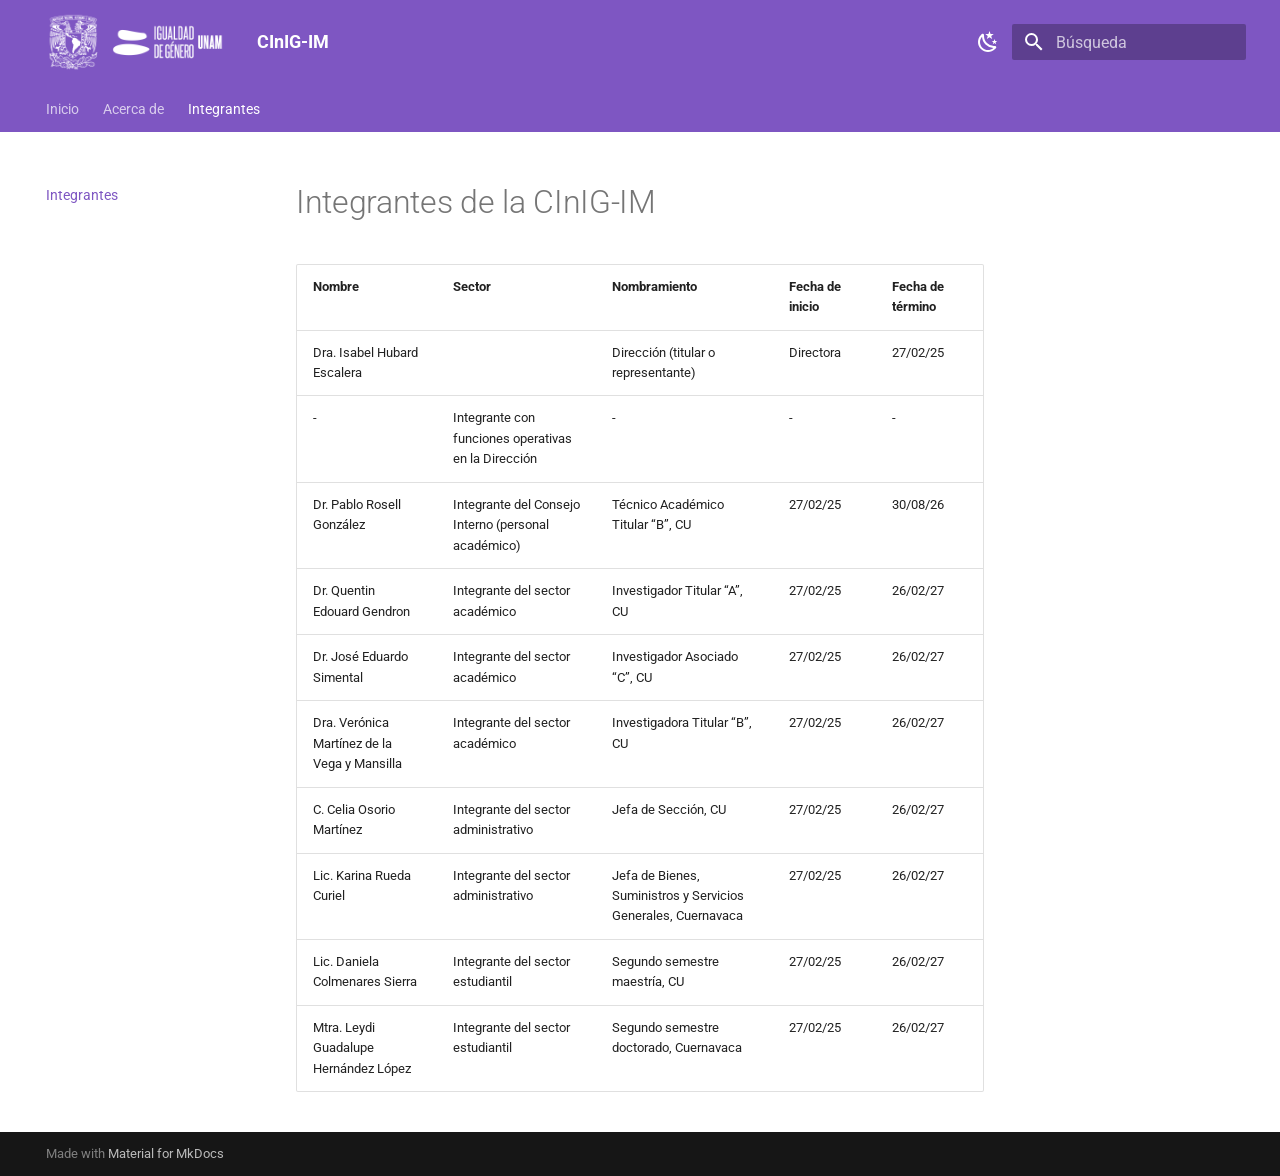
==== integrantes/index.html @ 72969dbc "Deployed 121dbce with MkDocs version: 1.6.1" ====
<!doctype html>
<html lang="es" class="no-js">
  <head>
    
      <meta charset="utf-8">
      <meta name="viewport" content="width=device-width,initial-scale=1">
      
      
      
      
        <link rel="prev" href="..">
      
      
      
      <link rel="icon" href="../assets/favicon.svg">
      <meta name="generator" content="mkdocs-1.6.1, mkdocs-material-9.6.23">
    
    
      
        <title>Integrantes - CInIG-IM</title>
      
    
    
      <link rel="stylesheet" href="../assets/stylesheets/main.84d31ad4.min.css">
      
        
        <link rel="stylesheet" href="../assets/stylesheets/palette.06af60db.min.css">
      
      


    
    
      
    
    
      
        
        
        <link rel="preconnect" href="https://fonts.gstatic.com" crossorigin>
        <link rel="stylesheet" href="https://fonts.googleapis.com/css?family=Roboto:300,300i,400,400i,700,700i%7CRoboto+Mono:400,400i,700,700i&display=fallback">
        <style>:root{--md-text-font:"Roboto";--md-code-font:"Roboto Mono"}</style>
      
    
    
      <link rel="stylesheet" href="../stylesheets/extra.css">
    
    <script>__md_scope=new URL("..",location),__md_hash=e=>[...e].reduce(((e,_)=>(e<<5)-e+_.charCodeAt(0)),0),__md_get=(e,_=localStorage,t=__md_scope)=>JSON.parse(_.getItem(t.pathname+"."+e)),__md_set=(e,_,t=localStorage,a=__md_scope)=>{try{t.setItem(a.pathname+"."+e,JSON.stringify(_))}catch(e){}}</script>
    
      

    
    
    
  </head>
  
  
    
    
      
    
    
    
    
    <body dir="ltr" data-md-color-scheme="default" data-md-color-primary="deep-purple" data-md-color-accent="purple">
  
    
    <input class="md-toggle" data-md-toggle="drawer" type="checkbox" id="__drawer" autocomplete="off">
    <input class="md-toggle" data-md-toggle="search" type="checkbox" id="__search" autocomplete="off">
    <label class="md-overlay" for="__drawer"></label>
    <div data-md-component="skip">
      
        
        <a href="#integrantes-de-la-cinig-im" class="md-skip">
          Saltar a contenido
        </a>
      
    </div>
    <div data-md-component="announce">
      
    </div>
    
    
      

<header class="md-header" data-md-component="header">
  <nav class="md-header__inner md-grid" aria-label="Cabecera">
    <a href=".." title="CInIG-IM" class="md-header__button md-logo" aria-label="CInIG-IM" data-md-component="logo">
      
  <img src="../assets/Logos-Blanco-800x268.png" alt="logo">

    </a>
    <label class="md-header__button md-icon" for="__drawer">
      
      <svg xmlns="http://www.w3.org/2000/svg" viewBox="0 0 24 24"><path d="M3 6h18v2H3zm0 5h18v2H3zm0 5h18v2H3z"/></svg>
    </label>
    <div class="md-header__title" data-md-component="header-title">
      <div class="md-header__ellipsis">
        <div class="md-header__topic">
          <span class="md-ellipsis">
            CInIG-IM
          </span>
        </div>
        <div class="md-header__topic" data-md-component="header-topic">
          <span class="md-ellipsis">
            
              Integrantes
            
          </span>
        </div>
      </div>
    </div>
    
      
        <form class="md-header__option" data-md-component="palette">
  
    
    
    
    <input class="md-option" data-md-color-media="" data-md-color-scheme="default" data-md-color-primary="deep-purple" data-md-color-accent="purple"  aria-label="Switch to dark mode"  type="radio" name="__palette" id="__palette_0">
    
      <label class="md-header__button md-icon" title="Switch to dark mode" for="__palette_1" hidden>
        <svg xmlns="http://www.w3.org/2000/svg" viewBox="0 0 24 24"><path d="m17.75 4.09-2.53 1.94.91 3.06-2.63-1.81-2.63 1.81.91-3.06-2.53-1.94L12.44 4l1.06-3 1.06 3zm3.5 6.91-1.64 1.25.59 1.98-1.7-1.17-1.7 1.17.59-1.98L15.75 11l2.06-.05L18.5 9l.69 1.95zm-2.28 4.95c.83-.08 1.72 1.1 1.19 1.85-.32.45-.66.87-1.08 1.27C15.17 23 8.84 23 4.94 19.07c-3.91-3.9-3.91-10.24 0-14.14.4-.4.82-.76 1.27-1.08.75-.53 1.93.36 1.85 1.19-.27 2.86.69 5.83 2.89 8.02a9.96 9.96 0 0 0 8.02 2.89m-1.64 2.02a12.08 12.08 0 0 1-7.8-3.47c-2.17-2.19-3.33-5-3.49-7.82-2.81 3.14-2.7 7.96.31 10.98 3.02 3.01 7.84 3.12 10.98.31"/></svg>
      </label>
    
  
    
    
    
    <input class="md-option" data-md-color-media="" data-md-color-scheme="slate" data-md-color-primary="deep-purple" data-md-color-accent="purple"  aria-label="Switch to light mode"  type="radio" name="__palette" id="__palette_1">
    
      <label class="md-header__button md-icon" title="Switch to light mode" for="__palette_0" hidden>
        <svg xmlns="http://www.w3.org/2000/svg" viewBox="0 0 24 24"><path d="M12 7a5 5 0 0 1 5 5 5 5 0 0 1-5 5 5 5 0 0 1-5-5 5 5 0 0 1 5-5m0 2a3 3 0 0 0-3 3 3 3 0 0 0 3 3 3 3 0 0 0 3-3 3 3 0 0 0-3-3m0-7 2.39 3.42C13.65 5.15 12.84 5 12 5s-1.65.15-2.39.42zM3.34 7l4.16-.35A7.2 7.2 0 0 0 5.94 8.5c-.44.74-.69 1.5-.83 2.29zm.02 10 1.76-3.77a7.131 7.131 0 0 0 2.38 4.14zM20.65 7l-1.77 3.79a7.02 7.02 0 0 0-2.38-4.15zm-.01 10-4.14.36c.59-.51 1.12-1.14 1.54-1.86.42-.73.69-1.5.83-2.29zM12 22l-2.41-3.44c.74.27 1.55.44 2.41.44.82 0 1.63-.17 2.37-.44z"/></svg>
      </label>
    
  
</form>
      
    
    
      <script>var palette=__md_get("__palette");if(palette&&palette.color){if("(prefers-color-scheme)"===palette.color.media){var media=matchMedia("(prefers-color-scheme: light)"),input=document.querySelector(media.matches?"[data-md-color-media='(prefers-color-scheme: light)']":"[data-md-color-media='(prefers-color-scheme: dark)']");palette.color.media=input.getAttribute("data-md-color-media"),palette.color.scheme=input.getAttribute("data-md-color-scheme"),palette.color.primary=input.getAttribute("data-md-color-primary"),palette.color.accent=input.getAttribute("data-md-color-accent")}for(var[key,value]of Object.entries(palette.color))document.body.setAttribute("data-md-color-"+key,value)}</script>
    
    
    
      
      
        <label class="md-header__button md-icon" for="__search">
          
          <svg xmlns="http://www.w3.org/2000/svg" viewBox="0 0 24 24"><path d="M9.5 3A6.5 6.5 0 0 1 16 9.5c0 1.61-.59 3.09-1.56 4.23l.27.27h.79l5 5-1.5 1.5-5-5v-.79l-.27-.27A6.52 6.52 0 0 1 9.5 16 6.5 6.5 0 0 1 3 9.5 6.5 6.5 0 0 1 9.5 3m0 2C7 5 5 7 5 9.5S7 14 9.5 14 14 12 14 9.5 12 5 9.5 5"/></svg>
        </label>
        <div class="md-search" data-md-component="search" role="dialog">
  <label class="md-search__overlay" for="__search"></label>
  <div class="md-search__inner" role="search">
    <form class="md-search__form" name="search">
      <input type="text" class="md-search__input" name="query" aria-label="Búsqueda" placeholder="Búsqueda" autocapitalize="off" autocorrect="off" autocomplete="off" spellcheck="false" data-md-component="search-query" required>
      <label class="md-search__icon md-icon" for="__search">
        
        <svg xmlns="http://www.w3.org/2000/svg" viewBox="0 0 24 24"><path d="M9.5 3A6.5 6.5 0 0 1 16 9.5c0 1.61-.59 3.09-1.56 4.23l.27.27h.79l5 5-1.5 1.5-5-5v-.79l-.27-.27A6.52 6.52 0 0 1 9.5 16 6.5 6.5 0 0 1 3 9.5 6.5 6.5 0 0 1 9.5 3m0 2C7 5 5 7 5 9.5S7 14 9.5 14 14 12 14 9.5 12 5 9.5 5"/></svg>
        
        <svg xmlns="http://www.w3.org/2000/svg" viewBox="0 0 24 24"><path d="M20 11v2H8l5.5 5.5-1.42 1.42L4.16 12l7.92-7.92L13.5 5.5 8 11z"/></svg>
      </label>
      <nav class="md-search__options" aria-label="Buscar">
        
        <button type="reset" class="md-search__icon md-icon" title="Limpiar" aria-label="Limpiar" tabindex="-1">
          
          <svg xmlns="http://www.w3.org/2000/svg" viewBox="0 0 24 24"><path d="M19 6.41 17.59 5 12 10.59 6.41 5 5 6.41 10.59 12 5 17.59 6.41 19 12 13.41 17.59 19 19 17.59 13.41 12z"/></svg>
        </button>
      </nav>
      
        <div class="md-search__suggest" data-md-component="search-suggest"></div>
      
    </form>
    <div class="md-search__output">
      <div class="md-search__scrollwrap" tabindex="0" data-md-scrollfix>
        <div class="md-search-result" data-md-component="search-result">
          <div class="md-search-result__meta">
            Inicializando búsqueda
          </div>
          <ol class="md-search-result__list" role="presentation"></ol>
        </div>
      </div>
    </div>
  </div>
</div>
      
    
    
  </nav>
  
</header>
    
    <div class="md-container" data-md-component="container">
      
      
        
          
            
<nav class="md-tabs" aria-label="Pestañas" data-md-component="tabs">
  <div class="md-grid">
    <ul class="md-tabs__list">
      
        
  
  
  
  
    <li class="md-tabs__item">
      <a href=".." class="md-tabs__link">
        
  
  
    
  
  Inicio

      </a>
    </li>
  

      
        
  
  
  
  
    <li class="md-tabs__item">
      <a href="../acerca_de.md" class="md-tabs__link">
        
  
  
    
  
  Acerca de

      </a>
    </li>
  

      
        
  
  
  
    
  
  
    <li class="md-tabs__item md-tabs__item--active">
      <a href="./" class="md-tabs__link">
        
  
  
    
  
  Integrantes

      </a>
    </li>
  

      
    </ul>
  </div>
</nav>
          
        
      
      <main class="md-main" data-md-component="main">
        <div class="md-main__inner md-grid">
          
            
              
              <div class="md-sidebar md-sidebar--primary" data-md-component="sidebar" data-md-type="navigation" >
                <div class="md-sidebar__scrollwrap">
                  <div class="md-sidebar__inner">
                    


  


<nav class="md-nav md-nav--primary md-nav--lifted" aria-label="Navegación" data-md-level="0">
  <label class="md-nav__title" for="__drawer">
    <a href=".." title="CInIG-IM" class="md-nav__button md-logo" aria-label="CInIG-IM" data-md-component="logo">
      
  <img src="../assets/Logos-Blanco-800x268.png" alt="logo">

    </a>
    CInIG-IM
  </label>
  
  <ul class="md-nav__list" data-md-scrollfix>
    
      
      
  
  
  
  
    <li class="md-nav__item">
      <a href=".." class="md-nav__link">
        
  
  
  <span class="md-ellipsis">
    Inicio
    
  </span>
  

      </a>
    </li>
  

    
      
      
  
  
  
  
    <li class="md-nav__item">
      <a href="../acerca_de.md" class="md-nav__link">
        
  
  
  <span class="md-ellipsis">
    Acerca de
    
  </span>
  

      </a>
    </li>
  

    
      
      
  
  
    
  
  
  
    <li class="md-nav__item md-nav__item--active">
      
      <input class="md-nav__toggle md-toggle" type="checkbox" id="__toc">
      
      
        
      
      
      <a href="./" class="md-nav__link md-nav__link--active">
        
  
  
  <span class="md-ellipsis">
    Integrantes
    
  </span>
  

      </a>
      
    </li>
  

    
  </ul>
</nav>
                  </div>
                </div>
              </div>
            
            
              
              <div class="md-sidebar md-sidebar--secondary" data-md-component="sidebar" data-md-type="toc" >
                <div class="md-sidebar__scrollwrap">
                  <div class="md-sidebar__inner">
                    

<nav class="md-nav md-nav--secondary" aria-label="Tabla de contenidos">
  
  
  
    
  
  
</nav>
                  </div>
                </div>
              </div>
            
          
          
            <div class="md-content" data-md-component="content">
              <article class="md-content__inner md-typeset">
                
                  



<h1 id="integrantes-de-la-cinig-im">Integrantes de la CInIG-IM</h1>
<table>
<thead>
<tr>
<th style="text-align: left;">Nombre</th>
<th style="text-align: left;">Sector</th>
<th style="text-align: left;">Nombramiento</th>
<th style="text-align: left;">Fecha de inicio</th>
<th style="text-align: left;">Fecha de término</th>
</tr>
</thead>
<tbody>
<tr>
<td style="text-align: left;">Dra. Isabel Hubard Escalera</td>
<td style="text-align: left;"></td>
<td style="text-align: left;">Dirección (titular o representante)</td>
<td style="text-align: left;">Directora</td>
<td style="text-align: left;">27/02/25</td>
</tr>
<tr>
<td style="text-align: left;">-</td>
<td style="text-align: left;">Integrante con funciones operativas en la Dirección</td>
<td style="text-align: left;">-</td>
<td style="text-align: left;">-</td>
<td style="text-align: left;">-</td>
</tr>
<tr>
<td style="text-align: left;">Dr. Pablo Rosell González</td>
<td style="text-align: left;">Integrante del Consejo Interno (personal académico)</td>
<td style="text-align: left;">Técnico Académico Titular “B”, CU</td>
<td style="text-align: left;">27/02/25</td>
<td style="text-align: left;">30/08/26</td>
</tr>
<tr>
<td style="text-align: left;">Dr. Quentin Edouard Gendron</td>
<td style="text-align: left;">Integrante del sector académico</td>
<td style="text-align: left;">Investigador Titular “A”, CU</td>
<td style="text-align: left;">27/02/25</td>
<td style="text-align: left;">26/02/27</td>
</tr>
<tr>
<td style="text-align: left;">Dr. José Eduardo Simental</td>
<td style="text-align: left;">Integrante del sector académico</td>
<td style="text-align: left;">Investigador Asociado “C”, CU</td>
<td style="text-align: left;">27/02/25</td>
<td style="text-align: left;">26/02/27</td>
</tr>
<tr>
<td style="text-align: left;">Dra. Verónica Martínez de la Vega y Mansilla</td>
<td style="text-align: left;">Integrante del sector académico</td>
<td style="text-align: left;">Investigadora Titular “B”, CU</td>
<td style="text-align: left;">27/02/25</td>
<td style="text-align: left;">26/02/27</td>
</tr>
<tr>
<td style="text-align: left;">C. Celia Osorio Martínez</td>
<td style="text-align: left;">Integrante del sector administrativo</td>
<td style="text-align: left;">Jefa de Sección, CU</td>
<td style="text-align: left;">27/02/25</td>
<td style="text-align: left;">26/02/27</td>
</tr>
<tr>
<td style="text-align: left;">Lic. Karina Rueda Curiel</td>
<td style="text-align: left;">Integrante del sector administrativo</td>
<td style="text-align: left;">Jefa de Bienes, Suministros y Servicios Generales, Cuernavaca</td>
<td style="text-align: left;">27/02/25</td>
<td style="text-align: left;">26/02/27</td>
</tr>
<tr>
<td style="text-align: left;">Lic. Daniela Colmenares Sierra</td>
<td style="text-align: left;">Integrante del sector estudiantil</td>
<td style="text-align: left;">Segundo semestre maestría, CU</td>
<td style="text-align: left;">27/02/25</td>
<td style="text-align: left;">26/02/27</td>
</tr>
<tr>
<td style="text-align: left;">Mtra. Leydi Guadalupe Hernández López</td>
<td style="text-align: left;">Integrante del sector estudiantil</td>
<td style="text-align: left;">Segundo semestre doctorado, Cuernavaca</td>
<td style="text-align: left;">27/02/25</td>
<td style="text-align: left;">26/02/27</td>
</tr>
</tbody>
</table>












                
              </article>
            </div>
          
          
<script>var target=document.getElementById(location.hash.slice(1));target&&target.name&&(target.checked=target.name.startsWith("__tabbed_"))</script>
        </div>
        
          <button type="button" class="md-top md-icon" data-md-component="top" hidden>
  
  <svg xmlns="http://www.w3.org/2000/svg" viewBox="0 0 24 24"><path d="M13 20h-2V8l-5.5 5.5-1.42-1.42L12 4.16l7.92 7.92-1.42 1.42L13 8z"/></svg>
  Volver al principio
</button>
        
      </main>
      
        <footer class="md-footer">
  
  <div class="md-footer-meta md-typeset">
    <div class="md-footer-meta__inner md-grid">
      <div class="md-copyright">
  
  
    Made with
    <a href="https://squidfunk.github.io/mkdocs-material/" target="_blank" rel="noopener">
      Material for MkDocs
    </a>
  
</div>
      
    </div>
  </div>
</footer>
      
    </div>
    <div class="md-dialog" data-md-component="dialog">
      <div class="md-dialog__inner md-typeset"></div>
    </div>
    
    
    
      
      <script id="__config" type="application/json">{"base": "..", "features": ["navigation.tabs", "navigation.top", "search.highlight", "search.suggest"], "search": "../assets/javascripts/workers/search.973d3a69.min.js", "tags": null, "translations": {"clipboard.copied": "Copiado al portapapeles", "clipboard.copy": "Copiar al portapapeles", "search.result.more.one": "1 m\u00e1s en esta p\u00e1gina", "search.result.more.other": "# m\u00e1s en esta p\u00e1gina", "search.result.none": "No se encontraron documentos", "search.result.one": "1 documento encontrado", "search.result.other": "# documentos encontrados", "search.result.placeholder": "Teclee para comenzar b\u00fasqueda", "search.result.term.missing": "Falta", "select.version": "Seleccionar versi\u00f3n"}, "version": null}</script>
    
    
      <script src="../assets/javascripts/bundle.f55a23d4.min.js"></script>
      
    
  </body>
</html>
---- assets/stylesheets/main.84d31ad4.min.css ----
@charset "UTF-8";html{-webkit-text-size-adjust:none;-moz-text-size-adjust:none;text-size-adjust:none;box-sizing:border-box}*,:after,:before{box-sizing:inherit}@media (prefers-reduced-motion){*,:after,:before{transition:none!important}}body{margin:0}a,button,input,label{-webkit-tap-highlight-color:transparent}a{color:inherit;text-decoration:none}hr{border:0;box-sizing:initial;display:block;height:.05rem;overflow:visible;padding:0}small{font-size:80%}sub,sup{line-height:1em}img{border-style:none}table{border-collapse:initial;border-spacing:0}td,th{font-weight:400;vertical-align:top}button{background:#0000;border:0;font-family:inherit;font-size:inherit;margin:0;padding:0}input{border:0;outline:none}:root{--md-primary-fg-color:#4051b5;--md-primary-fg-color--light:#5d6cc0;--md-primary-fg-color--dark:#303fa1;--md-primary-bg-color:#fff;--md-primary-bg-color--light:#ffffffb3;--md-accent-fg-color:#526cfe;--md-accent-fg-color--transparent:#526cfe1a;--md-accent-bg-color:#fff;--md-accent-bg-color--light:#ffffffb3}[data-md-color-scheme=default]{color-scheme:light}[data-md-color-scheme=default] img[src$="#gh-dark-mode-only"],[data-md-color-scheme=default] img[src$="#only-dark"]{display:none}:root,[data-md-color-scheme=default]{--md-hue:225deg;--md-default-fg-color:#000000de;--md-default-fg-color--light:#0000008a;--md-default-fg-color--lighter:#00000052;--md-default-fg-color--lightest:#00000012;--md-default-bg-color:#fff;--md-default-bg-color--light:#ffffffb3;--md-default-bg-color--lighter:#ffffff4d;--md-default-bg-color--lightest:#ffffff1f;--md-code-fg-color:#36464e;--md-code-bg-color:#f5f5f5;--md-code-hl-color:#4287ff;--md-code-hl-color--light:#4287ff1a;--md-code-hl-number-color:#d52a2a;--md-code-hl-special-color:#db1457;--md-code-hl-function-color:#a846b9;--md-code-hl-constant-color:#6e59d9;--md-code-hl-keyword-color:#3f6ec6;--md-code-hl-string-color:#1c7d4d;--md-code-hl-name-color:var(--md-code-fg-color);--md-code-hl-operator-color:var(--md-default-fg-color--light);--md-code-hl-punctuation-color:var(--md-default-fg-color--light);--md-code-hl-comment-color:var(--md-default-fg-color--light);--md-code-hl-generic-color:var(--md-default-fg-color--light);--md-code-hl-variable-color:var(--md-default-fg-color--light);--md-typeset-color:var(--md-default-fg-color);--md-typeset-a-color:var(--md-primary-fg-color);--md-typeset-del-color:#f5503d26;--md-typeset-ins-color:#0bd57026;--md-typeset-kbd-color:#fafafa;--md-typeset-kbd-accent-color:#fff;--md-typeset-kbd-border-color:#b8b8b8;--md-typeset-mark-color:#ffff0080;--md-typeset-table-color:#0000001f;--md-typeset-table-color--light:rgba(0,0,0,.035);--md-admonition-fg-color:var(--md-default-fg-color);--md-admonition-bg-color:var(--md-default-bg-color);--md-warning-fg-color:#000000de;--md-warning-bg-color:#ff9;--md-footer-fg-color:#fff;--md-footer-fg-color--light:#ffffffb3;--md-footer-fg-color--lighter:#ffffff73;--md-footer-bg-color:#000000de;--md-footer-bg-color--dark:#00000052;--md-shadow-z1:0 0.2rem 0.5rem #0000000d,0 0 0.05rem #0000001a;--md-shadow-z2:0 0.2rem 0.5rem #0000001a,0 0 0.05rem #00000040;--md-shadow-z3:0 0.2rem 0.5rem #0003,0 0 0.05rem #00000059}.md-icon svg{fill:currentcolor;display:block;height:1.2rem;width:1.2rem}body{-webkit-font-smoothing:antialiased;-moz-osx-font-smoothing:grayscale;--md-text-font-family:var(--md-text-font,_),-apple-system,BlinkMacSystemFont,Helvetica,Arial,sans-serif;--md-code-font-family:var(--md-code-font,_),SFMono-Regular,Consolas,Menlo,monospace}aside,body,input{font-feature-settings:"kern","liga";color:var(--md-typeset-color);font-family:var(--md-text-font-family)}code,kbd,pre{font-feature-settings:"kern";font-family:var(--md-code-font-family)}:root{--md-typeset-table-sort-icon:url('data:image/svg+xml;charset=utf-8,<svg xmlns="http://www.w3.org/2000/svg" viewBox="0 0 24 24"><path d="m18 21-4-4h3V7h-3l4-4 4 4h-3v10h3M2 19v-2h10v2M2 13v-2h7v2M2 7V5h4v2z"/></svg>');--md-typeset-table-sort-icon--asc:url('data:image/svg+xml;charset=utf-8,<svg xmlns="http://www.w3.org/2000/svg" viewBox="0 0 24 24"><path d="M19 17h3l-4 4-4-4h3V3h2M2 17h10v2H2M6 5v2H2V5m0 6h7v2H2z"/></svg>');--md-typeset-table-sort-icon--desc:url('data:image/svg+xml;charset=utf-8,<svg xmlns="http://www.w3.org/2000/svg" viewBox="0 0 24 24"><path d="M19 7h3l-4-4-4 4h3v14h2M2 17h10v2H2M6 5v2H2V5m0 6h7v2H2z"/></svg>')}.md-typeset{-webkit-print-color-adjust:exact;color-adjust:exact;font-size:.8rem;line-height:1.6;overflow-wrap:break-word}@media print{.md-typeset{font-size:.68rem}}.md-typeset blockquote,.md-typeset dl,.md-typeset figure,.md-typeset ol,.md-typeset pre,.md-typeset ul{margin-bottom:1em;margin-top:1em}.md-typeset h1{color:var(--md-default-fg-color--light);font-size:2em;line-height:1.3;margin:0 0 1.25em}.md-typeset h1,.md-typeset h2{font-weight:300;letter-spacing:-.01em}.md-typeset h2{font-size:1.5625em;line-height:1.4;margin:1.6em 0 .64em}.md-typeset h3{font-size:1.25em;font-weight:400;letter-spacing:-.01em;line-height:1.5;margin:1.6em 0 .8em}.md-typeset h2+h3{margin-top:.8em}.md-typeset h4{font-weight:700;letter-spacing:-.01em;margin:1em 0}.md-typeset h5,.md-typeset h6{color:var(--md-default-fg-color--light);font-size:.8em;font-weight:700;letter-spacing:-.01em;margin:1.25em 0}.md-typeset h5{text-transform:uppercase}.md-typeset h5 code{text-transform:none}.md-typeset hr{border-bottom:.05rem solid var(--md-default-fg-color--lightest);display:flow-root;margin:1.5em 0}.md-typeset a{color:var(--md-typeset-a-color);word-break:break-word}.md-typeset a,.md-typeset a:before{transition:color 125ms}.md-typeset a:focus,.md-typeset a:hover{color:var(--md-accent-fg-color)}.md-typeset a:focus code,.md-typeset a:hover code{background-color:var(--md-accent-fg-color--transparent)}.md-typeset a code{color:currentcolor;transition:background-color 125ms}.md-typeset a.focus-visible{outline-color:var(--md-accent-fg-color);outline-offset:.2rem}.md-typeset code,.md-typeset kbd,.md-typeset pre{color:var(--md-code-fg-color);direction:ltr;font-variant-ligatures:none}@media print{.md-typeset code,.md-typeset kbd,.md-typeset pre{white-space:pre-wrap}}.md-typeset code{background-color:var(--md-code-bg-color);border-radius:.1rem;-webkit-box-decoration-break:clone;box-decoration-break:clone;font-size:.85em;padding:0 .2941176471em;word-break:break-word}.md-typeset code:not(.focus-visible){-webkit-tap-highlight-color:transparent;outline:none}.md-typeset pre{display:flow-root;line-height:1.4;position:relative}.md-typeset pre>code{-webkit-box-decoration-break:slice;box-decoration-break:slice;box-shadow:none;display:block;margin:0;outline-color:var(--md-accent-fg-color);overflow:auto;padding:.7720588235em 1.1764705882em;scrollbar-color:var(--md-default-fg-color--lighter) #0000;scrollbar-width:thin;touch-action:auto;word-break:normal}.md-typeset pre>code:hover{scrollbar-color:var(--md-accent-fg-color) #0000}.md-typeset pre>code::-webkit-scrollbar{height:.2rem;width:.2rem}.md-typeset pre>code::-webkit-scrollbar-thumb{background-color:var(--md-default-fg-color--lighter)}.md-typeset pre>code::-webkit-scrollbar-thumb:hover{background-color:var(--md-accent-fg-color)}.md-typeset kbd{background-color:var(--md-typeset-kbd-color);border-radius:.1rem;box-shadow:0 .1rem 0 .05rem var(--md-typeset-kbd-border-color),0 .1rem 0 var(--md-typeset-kbd-border-color),0 -.1rem .2rem var(--md-typeset-kbd-accent-color) inset;color:var(--md-default-fg-color);display:inline-block;font-size:.75em;padding:0 .6666666667em;vertical-align:text-top;word-break:break-word}.md-typeset mark{background-color:var(--md-typeset-mark-color);-webkit-box-decoration-break:clone;box-decoration-break:clone;color:inherit;word-break:break-word}.md-typeset abbr{border-bottom:.05rem dotted var(--md-default-fg-color--light);cursor:help;text-decoration:none}.md-typeset small{opacity:.75}[dir=ltr] .md-typeset sub,[dir=ltr] .md-typeset sup{margin-left:.078125em}[dir=rtl] .md-typeset sub,[dir=rtl] .md-typeset sup{margin-right:.078125em}[dir=ltr] .md-typeset blockquote{padding-left:.6rem}[dir=rtl] .md-typeset blockquote{padding-right:.6rem}[dir=ltr] .md-typeset blockquote{border-left:.2rem solid var(--md-default-fg-color--lighter)}[dir=rtl] .md-typeset blockquote{border-right:.2rem solid var(--md-default-fg-color--lighter)}.md-typeset blockquote{color:var(--md-default-fg-color--light);margin-left:0;margin-right:0}.md-typeset ul{list-style-type:disc}.md-typeset ul[type]{list-style-type:revert-layer}[dir=ltr] .md-typeset ol,[dir=ltr] .md-typeset ul{margin-left:.625em}[dir=rtl] .md-typeset ol,[dir=rtl] .md-typeset ul{margin-right:.625em}.md-typeset ol,.md-typeset ul{padding:0}.md-typeset ol:not([hidden]),.md-typeset ul:not([hidden]){display:flow-root}.md-typeset ol ol,.md-typeset ul ol{list-style-type:lower-alpha}.md-typeset ol ol ol,.md-typeset ul ol ol{list-style-type:lower-roman}.md-typeset ol ol ol ol,.md-typeset ul ol ol ol{list-style-type:upper-alpha}.md-typeset ol ol ol ol ol,.md-typeset ul ol ol ol ol{list-style-type:upper-roman}.md-typeset ol[type],.md-typeset ul[type]{list-style-type:revert-layer}[dir=ltr] .md-typeset ol li,[dir=ltr] .md-typeset ul li{margin-left:1.25em}[dir=rtl] .md-typeset ol li,[dir=rtl] .md-typeset ul li{margin-right:1.25em}.md-typeset ol li,.md-typeset ul li{margin-bottom:.5em}.md-typeset ol li blockquote,.md-typeset ol li p,.md-typeset ul li blockquote,.md-typeset ul li p{margin:.5em 0}.md-typeset ol li:last-child,.md-typeset ul li:last-child{margin-bottom:0}[dir=ltr] .md-typeset ol li ol,[dir=ltr] .md-typeset ol li ul,[dir=ltr] .md-typeset ul li ol,[dir=ltr] .md-typeset ul li ul{margin-left:.625em}[dir=rtl] .md-typeset ol li ol,[dir=rtl] .md-typeset ol li ul,[dir=rtl] .md-typeset ul li ol,[dir=rtl] .md-typeset ul li ul{margin-right:.625em}.md-typeset ol li ol,.md-typeset ol li ul,.md-typeset ul li ol,.md-typeset ul li ul{margin-bottom:.5em;margin-top:.5em}[dir=ltr] .md-typeset dd{margin-left:1.875em}[dir=rtl] .md-typeset dd{margin-right:1.875em}.md-typeset dd{margin-bottom:1.5em;margin-top:1em}.md-typeset img,.md-typeset svg,.md-typeset video{height:auto;max-width:100%}.md-typeset img[align=left]{margin:1em 1em 1em 0}.md-typeset img[align=right]{margin:1em 0 1em 1em}.md-typeset img[align]:only-child{margin-top:0}.md-typeset figure{display:flow-root;margin:1em auto;max-width:100%;text-align:center;width:fit-content}.md-typeset figure img{display:block;margin:0 auto}.md-typeset figcaption{font-style:italic;margin:1em auto;max-width:24rem}.md-typeset iframe{max-width:100%}.md-typeset table:not([class]){background-color:var(--md-default-bg-color);border:.05rem solid var(--md-typeset-table-color);border-radius:.1rem;display:inline-block;font-size:.64rem;max-width:100%;overflow:auto;touch-action:auto}@media print{.md-typeset table:not([class]){display:table}}.md-typeset table:not([class])+*{margin-top:1.5em}.md-typeset table:not([class]) td>:first-child,.md-typeset table:not([class]) th>:first-child{margin-top:0}.md-typeset table:not([class]) td>:last-child,.md-typeset table:not([class]) th>:last-child{margin-bottom:0}.md-typeset table:not([class]) td:not([align]),.md-typeset table:not([class]) th:not([align]){text-align:left}[dir=rtl] .md-typeset table:not([class]) td:not([align]),[dir=rtl] .md-typeset table:not([class]) th:not([align]){text-align:right}.md-typeset table:not([class]) th{font-weight:700;min-width:5rem;padding:.9375em 1.25em;vertical-align:top}.md-typeset table:not([class]) td{border-top:.05rem solid var(--md-typeset-table-color);padding:.9375em 1.25em;vertical-align:top}.md-typeset table:not([class]) tbody tr{transition:background-color 125ms}.md-typeset table:not([class]) tbody tr:hover{background-color:var(--md-typeset-table-color--light);box-shadow:0 .05rem 0 var(--md-default-bg-color) inset}.md-typeset table:not([class]) a{word-break:normal}.md-typeset table th[role=columnheader]{cursor:pointer}[dir=ltr] .md-typeset table th[role=columnheader]:after{margin-left:.5em}[dir=rtl] .md-typeset table th[role=columnheader]:after{margin-right:.5em}.md-typeset table th[role=columnheader]:after{content:"";display:inline-block;height:1.2em;-webkit-mask-image:var(--md-typeset-table-sort-icon);mask-image:var(--md-typeset-table-sort-icon);-webkit-mask-repeat:no-repeat;mask-repeat:no-repeat;-webkit-mask-size:contain;mask-size:contain;transition:background-color 125ms;vertical-align:text-bottom;width:1.2em}.md-typeset table th[role=columnheader]:hover:after{background-color:var(--md-default-fg-color--lighter)}.md-typeset table th[role=columnheader][aria-sort=ascending]:after{background-color:var(--md-default-fg-color--light);-webkit-mask-image:var(--md-typeset-table-sort-icon--asc);mask-image:var(--md-typeset-table-sort-icon--asc)}.md-typeset table th[role=columnheader][aria-sort=descending]:after{background-color:var(--md-default-fg-color--light);-webkit-mask-image:var(--md-typeset-table-sort-icon--desc);mask-image:var(--md-typeset-table-sort-icon--desc)}.md-typeset__scrollwrap{margin:1em -.8rem;overflow-x:auto;touch-action:auto}.md-typeset__table{display:inline-block;margin-bottom:.5em;padding:0 .8rem}@media print{.md-typeset__table{display:block}}html .md-typeset__table table{display:table;margin:0;overflow:hidden;width:100%}@media screen and (max-width:44.984375em){.md-content__inner>pre{margin:1em -.8rem}.md-content__inner>pre code{border-radius:0}}.md-typeset .md-author{border-radius:100%;display:block;flex-shrink:0;height:1.6rem;overflow:hidden;position:relative;transition:color 125ms,transform 125ms;width:1.6rem}.md-typeset .md-author img{display:block}.md-typeset .md-author--more{background:var(--md-default-fg-color--lightest);color:var(--md-default-fg-color--lighter);font-size:.6rem;font-weight:700;line-height:1.6rem;text-align:center}.md-typeset .md-author--long{height:2.4rem;width:2.4rem}.md-typeset a.md-author{transform:scale(1)}.md-typeset a.md-author img{border-radius:100%;filter:grayscale(100%) opacity(75%);transition:filter 125ms}.md-typeset a.md-author:focus,.md-typeset a.md-author:hover{transform:scale(1.1);z-index:1}.md-typeset a.md-author:focus img,.md-typeset a.md-author:hover img{filter:grayscale(0)}.md-banner{background-color:var(--md-footer-bg-color);color:var(--md-footer-fg-color);overflow:auto}@media print{.md-banner{display:none}}.md-banner--warning{background-color:var(--md-warning-bg-color);color:var(--md-warning-fg-color)}.md-banner__inner{font-size:.7rem;margin:.6rem auto;padding:0 .8rem}[dir=ltr] .md-banner__button{float:right}[dir=rtl] .md-banner__button{float:left}.md-banner__button{color:inherit;cursor:pointer;transition:opacity .25s}.no-js .md-banner__button{display:none}.md-banner__button:hover{opacity:.7}html{font-size:125%;height:100%;overflow-x:hidden}@media screen and (min-width:100em){html{font-size:137.5%}}@media screen and (min-width:125em){html{font-size:150%}}body{background-color:var(--md-default-bg-color);display:flex;flex-direction:column;font-size:.5rem;min-height:100%;position:relative;width:100%}@media print{body{display:block}}@media screen and (max-width:59.984375em){body[data-md-scrolllock]{position:fixed}}.md-grid{margin-left:auto;margin-right:auto;max-width:61rem}.md-container{display:flex;flex-direction:column;flex-grow:1}@media print{.md-container{display:block}}.md-main{flex-grow:1}.md-main__inner{display:flex;height:100%;margin-top:1.5rem}.md-ellipsis{overflow:hidden;text-overflow:ellipsis}.md-toggle{display:none}.md-option{height:0;opacity:0;position:absolute;width:0}.md-option:checked+label:not([hidden]){display:block}.md-option.focus-visible+label{outline-color:var(--md-accent-fg-color);outline-style:auto}.md-skip{background-color:var(--md-default-fg-color);border-radius:.1rem;color:var(--md-default-bg-color);font-size:.64rem;margin:.5rem;opacity:0;outline-color:var(--md-accent-fg-color);padding:.3rem .5rem;position:fixed;transform:translateY(.4rem);z-index:-1}.md-skip:focus{opacity:1;transform:translateY(0);transition:transform .25s cubic-bezier(.4,0,.2,1),opacity 175ms 75ms;z-index:10}@page{margin:25mm}:root{--md-clipboard-icon:url('data:image/svg+xml;charset=utf-8,<svg xmlns="http://www.w3.org/2000/svg" viewBox="0 0 24 24"><path d="M19 21H8V7h11m0-2H8a2 2 0 0 0-2 2v14a2 2 0 0 0 2 2h11a2 2 0 0 0 2-2V7a2 2 0 0 0-2-2m-3-4H4a2 2 0 0 0-2 2v14h2V3h12z"/></svg>')}.md-clipboard{border-radius:.1rem;color:var(--md-default-fg-color--lightest);cursor:pointer;height:1.5em;outline-color:var(--md-accent-fg-color);outline-offset:.1rem;position:absolute;right:.5em;top:.5em;transition:color .25s;width:1.5em;z-index:1}@media print{.md-clipboard{display:none}}.md-clipboard:not(.focus-visible){-webkit-tap-highlight-color:transparent;outline:none}:hover>.md-clipboard{color:var(--md-default-fg-color--light)}.md-clipboard:focus,.md-clipboard:hover{color:var(--md-accent-fg-color)}.md-clipboard:after{background-color:currentcolor;content:"";display:block;height:1.125em;margin:0 auto;-webkit-mask-image:var(--md-clipboard-icon);mask-image:var(--md-clipboard-icon);-webkit-mask-position:center;mask-position:center;-webkit-mask-repeat:no-repeat;mask-repeat:no-repeat;-webkit-mask-size:contain;mask-size:contain;width:1.125em}.md-clipboard--inline{cursor:pointer}.md-clipboard--inline code{transition:color .25s,background-color .25s}.md-clipboard--inline:focus code,.md-clipboard--inline:hover code{background-color:var(--md-accent-fg-color--transparent);color:var(--md-accent-fg-color)}.md-typeset .md-code__content{display:grid}@keyframes consent{0%{opacity:0;transform:translateY(100%)}to{opacity:1;transform:translateY(0)}}@keyframes overlay{0%{opacity:0}to{opacity:1}}.md-consent__overlay{animation:overlay .25s both;-webkit-backdrop-filter:blur(.1rem);backdrop-filter:blur(.1rem);background-color:#0000008a;height:100%;opacity:1;position:fixed;top:0;width:100%;z-index:5}.md-consent__inner{animation:consent .5s cubic-bezier(.1,.7,.1,1) both;background-color:var(--md-default-bg-color);border:0;border-radius:.1rem;bottom:0;box-shadow:0 0 .2rem #0000001a,0 .2rem .4rem #0003;max-height:100%;overflow:auto;padding:0;position:fixed;width:100%;z-index:5}.md-consent__form{padding:.8rem}.md-consent__settings{display:none;margin:1em 0}input:checked+.md-consent__settings{display:block}.md-consent__controls{margin-bottom:.8rem}.md-typeset .md-consent__controls .md-button{display:inline}@media screen and (max-width:44.984375em){.md-typeset .md-consent__controls .md-button{display:block;margin-top:.4rem;text-align:center;width:100%}}.md-consent label{cursor:pointer}.md-content{flex-grow:1;min-width:0}.md-content__inner{margin:0 .8rem 1.2rem;padding-top:.6rem}@media screen and (min-width:76.25em){[dir=ltr] .md-sidebar--primary:not([hidden])~.md-content>.md-content__inner{margin-left:1.2rem}[dir=ltr] .md-sidebar--secondary:not([hidden])~.md-content>.md-content__inner,[dir=rtl] .md-sidebar--primary:not([hidden])~.md-content>.md-content__inner{margin-right:1.2rem}[dir=rtl] .md-sidebar--secondary:not([hidden])~.md-content>.md-content__inner{margin-left:1.2rem}}.md-content__inner:before{content:"";display:block;height:.4rem}.md-content__inner>:last-child{margin-bottom:0}[dir=ltr] .md-content__button{float:right}[dir=rtl] .md-content__button{float:left}[dir=ltr] .md-content__button{margin-left:.4rem}[dir=rtl] .md-content__button{margin-right:.4rem}.md-content__button{margin:.4rem 0;padding:0}@media print{.md-content__button{display:none}}.md-typeset .md-content__button{color:var(--md-default-fg-color--lighter)}.md-content__button svg{display:inline;vertical-align:top}[dir=rtl] .md-content__button svg{transform:scaleX(-1)}[dir=ltr] .md-dialog{right:.8rem}[dir=rtl] .md-dialog{left:.8rem}.md-dialog{background-color:var(--md-default-fg-color);border-radius:.1rem;bottom:.8rem;box-shadow:var(--md-shadow-z3);min-width:11.1rem;opacity:0;padding:.4rem .6rem;pointer-events:none;position:fixed;transform:translateY(100%);transition:transform 0ms .4s,opacity .4s;z-index:4}@media print{.md-dialog{display:none}}.md-dialog--active{opacity:1;pointer-events:auto;transform:translateY(0);transition:transform .4s cubic-bezier(.075,.85,.175,1),opacity .4s}.md-dialog__inner{color:var(--md-default-bg-color);font-size:.7rem}.md-feedback{margin:2em 0 1em;text-align:center}.md-feedback fieldset{border:none;margin:0;padding:0}.md-feedback__title{font-weight:700;margin:1em auto}.md-feedback__inner{position:relative}.md-feedback__list{display:flex;flex-wrap:wrap;place-content:baseline center;position:relative}.md-feedback__list:hover .md-icon:not(:disabled){color:var(--md-default-fg-color--lighter)}:disabled .md-feedback__list{min-height:1.8rem}.md-feedback__icon{color:var(--md-default-fg-color--light);cursor:pointer;flex-shrink:0;margin:0 .1rem;transition:color 125ms}.md-feedback__icon:not(:disabled).md-icon:hover{color:var(--md-accent-fg-color)}.md-feedback__icon:disabled{color:var(--md-default-fg-color--lightest);pointer-events:none}.md-feedback__note{opacity:0;position:relative;transform:translateY(.4rem);transition:transform .4s cubic-bezier(.1,.7,.1,1),opacity .15s}.md-feedback__note>*{margin:0 auto;max-width:16rem}:disabled .md-feedback__note{opacity:1;transform:translateY(0)}@media print{.md-feedback{display:none}}.md-footer{background-color:var(--md-footer-bg-color);color:var(--md-footer-fg-color)}@media print{.md-footer{display:none}}.md-footer__inner{justify-content:space-between;overflow:auto;padding:.2rem}.md-footer__inner:not([hidden]){display:flex}.md-footer__link{align-items:end;display:flex;flex-grow:0.01;margin-bottom:.4rem;margin-top:1rem;max-width:100%;outline-color:var(--md-accent-fg-color);overflow:hidden;transition:opacity .25s}.md-footer__link:focus,.md-footer__link:hover{opacity:.7}[dir=rtl] .md-footer__link svg{transform:scaleX(-1)}@media screen and (max-width:44.984375em){.md-footer__link--prev{flex-shrink:0}.md-footer__link--prev .md-footer__title{display:none}}[dir=ltr] .md-footer__link--next{margin-left:auto}[dir=rtl] .md-footer__link--next{margin-right:auto}.md-footer__link--next{text-align:right}[dir=rtl] .md-footer__link--next{text-align:left}.md-footer__title{flex-grow:1;font-size:.9rem;margin-bottom:.7rem;max-width:calc(100% - 2.4rem);padding:0 1rem;white-space:nowrap}.md-footer__button{margin:.2rem;padding:.4rem}.md-footer__direction{font-size:.64rem;opacity:.7}.md-footer-meta{background-color:var(--md-footer-bg-color--dark)}.md-footer-meta__inner{display:flex;flex-wrap:wrap;justify-content:space-between;padding:.2rem}html .md-footer-meta.md-typeset a{color:var(--md-footer-fg-color--light)}html .md-footer-meta.md-typeset a:focus,html .md-footer-meta.md-typeset a:hover{color:var(--md-footer-fg-color)}.md-copyright{color:var(--md-footer-fg-color--lighter);font-size:.64rem;margin:auto .6rem;padding:.4rem 0;width:100%}@media screen and (min-width:45em){.md-copyright{width:auto}}.md-copyright__highlight{color:var(--md-footer-fg-color--light)}.md-social{display:inline-flex;gap:.2rem;margin:0 .4rem;padding:.2rem 0 .6rem}@media screen and (min-width:45em){.md-social{padding:.6rem 0}}.md-social__link{display:inline-block;height:1.6rem;text-align:center;width:1.6rem}.md-social__link:before{line-height:1.9}.md-social__link svg{fill:currentcolor;max-height:.8rem;vertical-align:-25%}.md-typeset .md-button{border:.1rem solid;border-radius:.1rem;color:var(--md-primary-fg-color);cursor:pointer;display:inline-block;font-weight:700;padding:.625em 2em;transition:color 125ms,background-color 125ms,border-color 125ms}.md-typeset .md-button--primary{background-color:var(--md-primary-fg-color);border-color:var(--md-primary-fg-color);color:var(--md-primary-bg-color)}.md-typeset .md-button:focus,.md-typeset .md-button:hover{background-color:var(--md-accent-fg-color);border-color:var(--md-accent-fg-color);color:var(--md-accent-bg-color)}[dir=ltr] .md-typeset .md-input{border-top-left-radius:.1rem}[dir=ltr] .md-typeset .md-input,[dir=rtl] .md-typeset .md-input{border-top-right-radius:.1rem}[dir=rtl] .md-typeset .md-input{border-top-left-radius:.1rem}.md-typeset .md-input{border-bottom:.1rem solid var(--md-default-fg-color--lighter);box-shadow:var(--md-shadow-z1);font-size:.8rem;height:1.8rem;padding:0 .6rem;transition:border .25s,box-shadow .25s}.md-typeset .md-input:focus,.md-typeset .md-input:hover{border-bottom-color:var(--md-accent-fg-color);box-shadow:var(--md-shadow-z2)}.md-typeset .md-input--stretch{width:100%}.md-header{background-color:var(--md-primary-fg-color);box-shadow:0 0 .2rem #0000,0 .2rem .4rem #0000;color:var(--md-primary-bg-color);display:block;left:0;position:sticky;right:0;top:0;z-index:4}@media print{.md-header{display:none}}.md-header[hidden]{transform:translateY(-100%);transition:transform .25s cubic-bezier(.8,0,.6,1),box-shadow .25s}.md-header--shadow{box-shadow:0 0 .2rem #0000001a,0 .2rem .4rem #0003;transition:transform .25s cubic-bezier(.1,.7,.1,1),box-shadow .25s}.md-header__inner{align-items:center;display:flex;padding:0 .2rem}.md-header__button{color:currentcolor;cursor:pointer;margin:.2rem;outline-color:var(--md-accent-fg-color);padding:.4rem;position:relative;transition:opacity .25s;vertical-align:middle;z-index:1}.md-header__button:hover{opacity:.7}.md-header__button:not([hidden]){display:inline-block}.md-header__button:not(.focus-visible){-webkit-tap-highlight-color:transparent;outline:none}.md-header__button.md-logo{margin:.2rem;padding:.4rem}@media screen and (max-width:76.234375em){.md-header__button.md-logo{display:none}}.md-header__button.md-logo img,.md-header__button.md-logo svg{fill:currentcolor;display:block;height:1.2rem;width:auto}@media screen and (min-width:60em){.md-header__button[for=__search]{display:none}}.no-js .md-header__button[for=__search]{display:none}[dir=rtl] .md-header__button[for=__search] svg{transform:scaleX(-1)}@media screen and (min-width:76.25em){.md-header__button[for=__drawer]{display:none}}.md-header__topic{display:flex;max-width:100%;position:absolute;transition:transform .4s cubic-bezier(.1,.7,.1,1),opacity .15s;white-space:nowrap}.md-header__topic+.md-header__topic{opacity:0;pointer-events:none;transform:translateX(1.25rem);transition:transform .4s cubic-bezier(1,.7,.1,.1),opacity .15s;z-index:-1}[dir=rtl] .md-header__topic+.md-header__topic{transform:translateX(-1.25rem)}.md-header__topic:first-child{font-weight:700}[dir=ltr] .md-header__title{margin-left:1rem;margin-right:.4rem}[dir=rtl] .md-header__title{margin-left:.4rem;margin-right:1rem}.md-header__title{flex-grow:1;font-size:.9rem;height:2.4rem;line-height:2.4rem}.md-header__title--active .md-header__topic{opacity:0;pointer-events:none;transform:translateX(-1.25rem);transition:transform .4s cubic-bezier(1,.7,.1,.1),opacity .15s;z-index:-1}[dir=rtl] .md-header__title--active .md-header__topic{transform:translateX(1.25rem)}.md-header__title--active .md-header__topic+.md-header__topic{opacity:1;pointer-events:auto;transform:translateX(0);transition:transform .4s cubic-bezier(.1,.7,.1,1),opacity .15s;z-index:0}.md-header__title>.md-header__ellipsis{height:100%;position:relative;width:100%}.md-header__option{display:flex;flex-shrink:0;max-width:100%;transition:max-width 0ms .25s,opacity .25s .25s;white-space:nowrap}[data-md-toggle=search]:checked~.md-header .md-header__option{max-width:0;opacity:0;transition:max-width 0ms,opacity 0ms}.md-header__option>input{bottom:0}.md-header__source{display:none}@media screen and (min-width:60em){[dir=ltr] .md-header__source{margin-left:1rem}[dir=rtl] .md-header__source{margin-right:1rem}.md-header__source{display:block;max-width:11.7rem;width:11.7rem}}@media screen and (min-width:76.25em){[dir=ltr] .md-header__source{margin-left:1.4rem}[dir=rtl] .md-header__source{margin-right:1.4rem}}.md-meta{color:var(--md-default-fg-color--light);font-size:.7rem;line-height:1.3}.md-meta__list{display:inline-flex;flex-wrap:wrap;list-style:none;margin:0;padding:0}.md-meta__item:not(:last-child):after{content:"·";margin-left:.2rem;margin-right:.2rem}.md-meta__link{color:var(--md-typeset-a-color)}.md-meta__link:focus,.md-meta__link:hover{color:var(--md-accent-fg-color)}.md-draft{background-color:#ff1744;border-radius:.125em;color:#fff;display:inline-block;font-weight:700;padding-left:.5714285714em;padding-right:.5714285714em}:root{--md-nav-icon--prev:url('data:image/svg+xml;charset=utf-8,<svg xmlns="http://www.w3.org/2000/svg" viewBox="0 0 24 24"><path d="M20 11v2H8l5.5 5.5-1.42 1.42L4.16 12l7.92-7.92L13.5 5.5 8 11z"/></svg>');--md-nav-icon--next:url('data:image/svg+xml;charset=utf-8,<svg xmlns="http://www.w3.org/2000/svg" viewBox="0 0 24 24"><path d="M8.59 16.58 13.17 12 8.59 7.41 10 6l6 6-6 6z"/></svg>');--md-toc-icon:url('data:image/svg+xml;charset=utf-8,<svg xmlns="http://www.w3.org/2000/svg" viewBox="0 0 24 24"><path d="M3 9h14V7H3zm0 4h14v-2H3zm0 4h14v-2H3zm16 0h2v-2h-2zm0-10v2h2V7zm0 6h2v-2h-2z"/></svg>')}.md-nav{font-size:.7rem;line-height:1.3}.md-nav__title{color:var(--md-default-fg-color--light);display:block;font-weight:700;overflow:hidden;padding:0 .6rem;text-overflow:ellipsis}.md-nav__title .md-nav__button{display:none}.md-nav__title .md-nav__button img{height:100%;width:auto}.md-nav__title .md-nav__button.md-logo img,.md-nav__title .md-nav__button.md-logo svg{fill:currentcolor;display:block;height:2.4rem;max-width:100%;object-fit:contain;width:auto}.md-nav__list{list-style:none;margin:0;padding:0}.md-nav__link{align-items:flex-start;display:flex;gap:.4rem;margin-top:.625em;scroll-snap-align:start;transition:color 125ms}.md-nav__link--passed{color:var(--md-default-fg-color--light)}.md-nav__item .md-nav__link--active,.md-nav__item .md-nav__link--active code{color:var(--md-typeset-a-color)}.md-nav__link .md-ellipsis{position:relative}[dir=ltr] .md-nav__link .md-icon:last-child{margin-left:auto}[dir=rtl] .md-nav__link .md-icon:last-child{margin-right:auto}.md-nav__link svg{fill:currentcolor;flex-shrink:0;height:1.3em;position:relative}.md-nav__link[for]:focus,.md-nav__link[for]:hover,.md-nav__link[href]:focus,.md-nav__link[href]:hover{color:var(--md-accent-fg-color);cursor:pointer}.md-nav__link.focus-visible{outline-color:var(--md-accent-fg-color);outline-offset:.2rem}.md-nav--primary .md-nav__link[for=__toc]{display:none}.md-nav--primary .md-nav__link[for=__toc] .md-icon:after{background-color:currentcolor;display:block;height:100%;-webkit-mask-image:var(--md-toc-icon);mask-image:var(--md-toc-icon);width:100%}.md-nav--primary .md-nav__link[for=__toc]~.md-nav{display:none}.md-nav__container>.md-nav__link{margin-top:0}.md-nav__container>.md-nav__link:first-child{flex-grow:1;min-width:0}.md-nav__icon{flex-shrink:0}.md-nav__source{display:none}@media screen and (max-width:76.234375em){.md-nav--primary,.md-nav--primary .md-nav{background-color:var(--md-default-bg-color);display:flex;flex-direction:column;height:100%;left:0;position:absolute;right:0;top:0;z-index:1}.md-nav--primary .md-nav__item,.md-nav--primary .md-nav__title{font-size:.8rem;line-height:1.5}.md-nav--primary .md-nav__title{background-color:var(--md-default-fg-color--lightest);color:var(--md-default-fg-color--light);cursor:pointer;height:5.6rem;line-height:2.4rem;padding:3rem .8rem .2rem;position:relative;white-space:nowrap}[dir=ltr] .md-nav--primary .md-nav__title .md-nav__icon{left:.4rem}[dir=rtl] .md-nav--primary .md-nav__title .md-nav__icon{right:.4rem}.md-nav--primary .md-nav__title .md-nav__icon{display:block;height:1.2rem;margin:.2rem;position:absolute;top:.4rem;width:1.2rem}.md-nav--primary .md-nav__title .md-nav__icon:after{background-color:currentcolor;content:"";display:block;height:100%;-webkit-mask-image:var(--md-nav-icon--prev);mask-image:var(--md-nav-icon--prev);-webkit-mask-position:center;mask-position:center;-webkit-mask-repeat:no-repeat;mask-repeat:no-repeat;-webkit-mask-size:contain;mask-size:contain;width:100%}.md-nav--primary .md-nav__title~.md-nav__list{background-color:var(--md-default-bg-color);box-shadow:0 .05rem 0 var(--md-default-fg-color--lightest) inset;overflow-y:auto;scroll-snap-type:y mandatory;touch-action:pan-y}.md-nav--primary .md-nav__title~.md-nav__list>:first-child{border-top:0}.md-nav--primary .md-nav__title[for=__drawer]{background-color:var(--md-primary-fg-color);color:var(--md-primary-bg-color);font-weight:700}.md-nav--primary .md-nav__title .md-logo{display:block;left:.2rem;margin:.2rem;padding:.4rem;position:absolute;right:.2rem;top:.2rem}.md-nav--primary .md-nav__list{flex:1}.md-nav--primary .md-nav__item{border-top:.05rem solid var(--md-default-fg-color--lightest)}.md-nav--primary .md-nav__item--active>.md-nav__link{color:var(--md-typeset-a-color)}.md-nav--primary .md-nav__item--active>.md-nav__link:focus,.md-nav--primary .md-nav__item--active>.md-nav__link:hover{color:var(--md-accent-fg-color)}.md-nav--primary .md-nav__link{margin-top:0;padding:.6rem .8rem}.md-nav--primary .md-nav__link svg{margin-top:.1em}.md-nav--primary .md-nav__link>.md-nav__link{padding:0}[dir=ltr] .md-nav--primary .md-nav__link .md-nav__icon{margin-right:-.2rem}[dir=rtl] .md-nav--primary .md-nav__link .md-nav__icon{margin-left:-.2rem}.md-nav--primary .md-nav__link .md-nav__icon{font-size:1.2rem;height:1.2rem;width:1.2rem}.md-nav--primary .md-nav__link .md-nav__icon:after{background-color:currentcolor;content:"";display:block;height:100%;-webkit-mask-image:var(--md-nav-icon--next);mask-image:var(--md-nav-icon--next);-webkit-mask-position:center;mask-position:center;-webkit-mask-repeat:no-repeat;mask-repeat:no-repeat;-webkit-mask-size:contain;mask-size:contain;width:100%}[dir=rtl] .md-nav--primary .md-nav__icon:after{transform:scale(-1)}.md-nav--primary .md-nav--secondary .md-nav{background-color:initial;position:static}[dir=ltr] .md-nav--primary .md-nav--secondary .md-nav .md-nav__link{padding-left:1.4rem}[dir=rtl] .md-nav--primary .md-nav--secondary .md-nav .md-nav__link{padding-right:1.4rem}[dir=ltr] .md-nav--primary .md-nav--secondary .md-nav .md-nav .md-nav__link{padding-left:2rem}[dir=rtl] .md-nav--primary .md-nav--secondary .md-nav .md-nav .md-nav__link{padding-right:2rem}[dir=ltr] .md-nav--primary .md-nav--secondary .md-nav .md-nav .md-nav .md-nav__link{padding-left:2.6rem}[dir=rtl] .md-nav--primary .md-nav--secondary .md-nav .md-nav .md-nav .md-nav__link{padding-right:2.6rem}[dir=ltr] .md-nav--primary .md-nav--secondary .md-nav .md-nav .md-nav .md-nav .md-nav__link{padding-left:3.2rem}[dir=rtl] .md-nav--primary .md-nav--secondary .md-nav .md-nav .md-nav .md-nav .md-nav__link{padding-right:3.2rem}.md-nav--secondary{background-color:initial}.md-nav__toggle~.md-nav{display:flex;opacity:0;transform:translateX(100%);transition:transform .25s cubic-bezier(.8,0,.6,1),opacity 125ms 50ms}[dir=rtl] .md-nav__toggle~.md-nav{transform:translateX(-100%)}.md-nav__toggle:checked~.md-nav{opacity:1;transform:translateX(0);transition:transform .25s cubic-bezier(.4,0,.2,1),opacity 125ms 125ms}.md-nav__toggle:checked~.md-nav>.md-nav__list{-webkit-backface-visibility:hidden;backface-visibility:hidden}}@media screen and (max-width:59.984375em){.md-nav--primary .md-nav__link[for=__toc]{display:flex}.md-nav--primary .md-nav__link[for=__toc] .md-icon:after{content:""}.md-nav--primary .md-nav__link[for=__toc]+.md-nav__link{display:none}.md-nav--primary .md-nav__link[for=__toc]~.md-nav{display:flex}.md-nav__source{background-color:var(--md-primary-fg-color--dark);color:var(--md-primary-bg-color);display:block;padding:0 .2rem}}@media screen and (min-width:60em) and (max-width:76.234375em){.md-nav--integrated .md-nav__link[for=__toc]{display:flex}.md-nav--integrated .md-nav__link[for=__toc] .md-icon:after{content:""}.md-nav--integrated .md-nav__link[for=__toc]+.md-nav__link{display:none}.md-nav--integrated .md-nav__link[for=__toc]~.md-nav{display:flex}}@media screen and (min-width:60em){.md-nav{margin-bottom:-.4rem}.md-nav--secondary .md-nav__title{background:var(--md-default-bg-color);box-shadow:0 0 .4rem .4rem var(--md-default-bg-color);position:sticky;top:0;z-index:1}.md-nav--secondary .md-nav__title[for=__toc]{scroll-snap-align:start}.md-nav--secondary .md-nav__title .md-nav__icon{display:none}[dir=ltr] .md-nav--secondary .md-nav__list{padding-left:.6rem}[dir=rtl] .md-nav--secondary .md-nav__list{padding-right:.6rem}.md-nav--secondary .md-nav__list{padding-bottom:.4rem}[dir=ltr] .md-nav--secondary .md-nav__item>.md-nav__link{margin-right:.4rem}[dir=rtl] .md-nav--secondary .md-nav__item>.md-nav__link{margin-left:.4rem}}@media screen and (min-width:76.25em){.md-nav{margin-bottom:-.4rem;transition:max-height .25s cubic-bezier(.86,0,.07,1)}.md-nav--primary .md-nav__title{background:var(--md-default-bg-color);box-shadow:0 0 .4rem .4rem var(--md-default-bg-color);position:sticky;top:0;z-index:1}.md-nav--primary .md-nav__title[for=__drawer]{scroll-snap-align:start}.md-nav--primary .md-nav__title .md-nav__icon{display:none}[dir=ltr] .md-nav--primary .md-nav__list{padding-left:.6rem}[dir=rtl] .md-nav--primary .md-nav__list{padding-right:.6rem}.md-nav--primary .md-nav__list{padding-bottom:.4rem}[dir=ltr] .md-nav--primary .md-nav__item>.md-nav__link{margin-right:.4rem}[dir=rtl] .md-nav--primary .md-nav__item>.md-nav__link{margin-left:.4rem}.md-nav__toggle~.md-nav{display:grid;grid-template-rows:minmax(.4rem,0fr);opacity:0;transition:grid-template-rows .25s cubic-bezier(.86,0,.07,1),opacity .25s,visibility 0ms .25s;visibility:collapse}.md-nav__toggle~.md-nav>.md-nav__list{overflow:hidden}.md-nav__toggle.md-toggle--indeterminate~.md-nav,.md-nav__toggle:checked~.md-nav{grid-template-rows:minmax(.4rem,1fr);opacity:1;transition:grid-template-rows .25s cubic-bezier(.86,0,.07,1),opacity .15s .1s,visibility 0ms;visibility:visible}.md-nav__toggle.md-toggle--indeterminate~.md-nav{transition:none}.md-nav__item--nested>.md-nav>.md-nav__title{display:none}.md-nav__item--section{display:block;margin:1.25em 0}.md-nav__item--section:last-child{margin-bottom:0}.md-nav__item--section>.md-nav__link{font-weight:700}.md-nav__item--section>.md-nav__link[for]{color:var(--md-default-fg-color--light)}.md-nav__item--section>.md-nav__link:not(.md-nav__container){pointer-events:none}.md-nav__item--section>.md-nav__link .md-icon,.md-nav__item--section>.md-nav__link>[for]{display:none}[dir=ltr] .md-nav__item--section>.md-nav{margin-left:-.6rem}[dir=rtl] .md-nav__item--section>.md-nav{margin-right:-.6rem}.md-nav__item--section>.md-nav{display:block;opacity:1;visibility:visible}.md-nav__item--section>.md-nav>.md-nav__list>.md-nav__item{padding:0}.md-nav__icon{border-radius:100%;height:.9rem;transition:background-color .25s;width:.9rem}.md-nav__icon:hover{background-color:var(--md-accent-fg-color--transparent)}.md-nav__icon:after{background-color:currentcolor;border-radius:100%;content:"";display:inline-block;height:100%;-webkit-mask-image:var(--md-nav-icon--next);mask-image:var(--md-nav-icon--next);-webkit-mask-position:center;mask-position:center;-webkit-mask-repeat:no-repeat;mask-repeat:no-repeat;-webkit-mask-size:contain;mask-size:contain;transition:transform .25s;vertical-align:-.1rem;width:100%}[dir=rtl] .md-nav__icon:after{transform:rotate(180deg)}.md-nav__item--nested .md-nav__toggle:checked~.md-nav__link .md-nav__icon:after,.md-nav__item--nested .md-toggle--indeterminate~.md-nav__link .md-nav__icon:after{transform:rotate(90deg)}.md-nav--lifted>.md-nav__list>.md-nav__item,.md-nav--lifted>.md-nav__title{display:none}.md-nav--lifted>.md-nav__list>.md-nav__item--active{display:block}.md-nav--lifted>.md-nav__list>.md-nav__item--active>.md-nav__link{background:var(--md-default-bg-color);box-shadow:0 0 .4rem .4rem var(--md-default-bg-color);margin-top:0;position:sticky;top:0;z-index:1}.md-nav--lifted>.md-nav__list>.md-nav__item--active>.md-nav__link:not(.md-nav__container){pointer-events:none}.md-nav--lifted>.md-nav__list>.md-nav__item--active.md-nav__item--section{margin:0}[dir=ltr] .md-nav--lifted>.md-nav__list>.md-nav__item>.md-nav:not(.md-nav--secondary){margin-left:-.6rem}[dir=rtl] .md-nav--lifted>.md-nav__list>.md-nav__item>.md-nav:not(.md-nav--secondary){margin-right:-.6rem}.md-nav--lifted>.md-nav__list>.md-nav__item>[for]{color:var(--md-default-fg-color--light)}.md-nav--lifted .md-nav[data-md-level="1"]{grid-template-rows:minmax(.4rem,1fr);opacity:1;visibility:visible}[dir=ltr] .md-nav--integrated>.md-nav__list>.md-nav__item--active .md-nav--secondary{border-left:.05rem solid var(--md-primary-fg-color)}[dir=rtl] .md-nav--integrated>.md-nav__list>.md-nav__item--active .md-nav--secondary{border-right:.05rem solid var(--md-primary-fg-color)}.md-nav--integrated>.md-nav__list>.md-nav__item--active .md-nav--secondary{display:block;margin-bottom:1.25em;opacity:1;visibility:visible}.md-nav--integrated>.md-nav__list>.md-nav__item--active .md-nav--secondary>.md-nav__list{overflow:visible;padding-bottom:0}.md-nav--integrated>.md-nav__list>.md-nav__item--active .md-nav--secondary>.md-nav__title{display:none}}.md-pagination{font-size:.8rem;font-weight:700;gap:.4rem}.md-pagination,.md-pagination>*{align-items:center;display:flex;justify-content:center}.md-pagination>*{border-radius:.2rem;height:1.8rem;min-width:1.8rem;text-align:center}.md-pagination__current{background-color:var(--md-default-fg-color--lightest);color:var(--md-default-fg-color--light)}.md-pagination__link{transition:color 125ms,background-color 125ms}.md-pagination__link:focus,.md-pagination__link:hover{background-color:var(--md-accent-fg-color--transparent);color:var(--md-accent-fg-color)}.md-pagination__link:focus svg,.md-pagination__link:hover svg{color:var(--md-accent-fg-color)}.md-pagination__link.focus-visible{outline-color:var(--md-accent-fg-color);outline-offset:.2rem}.md-pagination__link svg{fill:currentcolor;color:var(--md-default-fg-color--lighter);display:block;max-height:100%;width:1.2rem}.md-post__back{border-bottom:.05rem solid var(--md-default-fg-color--lightest);margin-bottom:1.2rem;padding-bottom:1.2rem}@media screen and (max-width:76.234375em){.md-post__back{display:none}}[dir=rtl] .md-post__back svg{transform:scaleX(-1)}.md-post__authors{display:flex;flex-direction:column;gap:.6rem;margin:0 .6rem 1.2rem}.md-post .md-post__meta a{transition:color 125ms}.md-post .md-post__meta a:focus,.md-post .md-post__meta a:hover{color:var(--md-accent-fg-color)}.md-post__title{color:var(--md-default-fg-color--light);font-weight:700}.md-post--excerpt{margin-bottom:3.2rem}.md-post--excerpt .md-post__header{align-items:center;display:flex;gap:.6rem;min-height:1.6rem}.md-post--excerpt .md-post__authors{align-items:center;display:inline-flex;flex-direction:row;gap:.2rem;margin:0;min-height:2.4rem}[dir=ltr] .md-post--excerpt .md-post__meta .md-meta__list{margin-right:.4rem}[dir=rtl] .md-post--excerpt .md-post__meta .md-meta__list{margin-left:.4rem}.md-post--excerpt .md-post__content>:first-child{--md-scroll-margin:6rem;margin-top:0}.md-post>.md-nav--secondary{margin:1em 0}.md-profile{align-items:center;display:flex;font-size:.7rem;gap:.6rem;line-height:1.4;width:100%}.md-profile__description{flex-grow:1}.md-content--post{display:flex}@media screen and (max-width:76.234375em){.md-content--post{flex-flow:column-reverse}}.md-content--post>.md-content__inner{flex-grow:1;min-width:0}@media screen and (min-width:76.25em){[dir=ltr] .md-content--post>.md-content__inner{margin-left:1.2rem}[dir=rtl] .md-content--post>.md-content__inner{margin-right:1.2rem}}@media screen and (max-width:76.234375em){.md-sidebar.md-sidebar--post{padding:0;position:static;width:100%}.md-sidebar.md-sidebar--post .md-sidebar__scrollwrap{overflow:visible}.md-sidebar.md-sidebar--post .md-sidebar__inner{padding:0}.md-sidebar.md-sidebar--post .md-post__meta{margin-left:.6rem;margin-right:.6rem}.md-sidebar.md-sidebar--post .md-nav__item{border:none;display:inline}.md-sidebar.md-sidebar--post .md-nav__list{display:inline-flex;flex-wrap:wrap;gap:.6rem;padding-bottom:.6rem;padding-top:.6rem}.md-sidebar.md-sidebar--post .md-nav__link{padding:0}.md-sidebar.md-sidebar--post .md-nav{height:auto;margin-bottom:0;position:static}}:root{--md-progress-value:0;--md-progress-delay:400ms}.md-progress{background:var(--md-primary-bg-color);height:.075rem;opacity:min(clamp(0,var(--md-progress-value),1),clamp(0,100 - var(--md-progress-value),1));position:fixed;top:0;transform:scaleX(calc(var(--md-progress-value)*1%));transform-origin:left;transition:transform .5s cubic-bezier(.19,1,.22,1),opacity .25s var(--md-progress-delay);width:100%;z-index:4}:root{--md-search-result-icon:url('data:image/svg+xml;charset=utf-8,<svg xmlns="http://www.w3.org/2000/svg" viewBox="0 0 24 24"><path d="M14 2H6a2 2 0 0 0-2 2v16a2 2 0 0 0 2 2h7c-.41-.25-.8-.56-1.14-.9-.33-.33-.61-.7-.86-1.1H6V4h7v5h5v1.18c.71.16 1.39.43 2 .82V8zm6.31 16.9c1.33-2.11.69-4.9-1.4-6.22-2.11-1.33-4.91-.68-6.22 1.4-1.34 2.11-.69 4.89 1.4 6.22 1.46.93 3.32.93 4.79.02L22 23.39 23.39 22zm-3.81.1a2.5 2.5 0 0 1-2.5-2.5 2.5 2.5 0 0 1 2.5-2.5 2.5 2.5 0 0 1 2.5 2.5 2.5 2.5 0 0 1-2.5 2.5"/></svg>')}.md-search{position:relative}@media screen and (min-width:60em){.md-search{padding:.2rem 0}}.no-js .md-search{display:none}.md-search__overlay{opacity:0;z-index:1}@media screen and (max-width:59.984375em){[dir=ltr] .md-search__overlay{left:-2.2rem}[dir=rtl] .md-search__overlay{right:-2.2rem}.md-search__overlay{background-color:var(--md-default-bg-color);border-radius:1rem;height:2rem;overflow:hidden;pointer-events:none;position:absolute;top:-1rem;transform-origin:center;transition:transform .3s .1s,opacity .2s .2s;width:2rem}[data-md-toggle=search]:checked~.md-header .md-search__overlay{opacity:1;transition:transform .4s,opacity .1s}}@media screen and (min-width:60em){[dir=ltr] .md-search__overlay{left:0}[dir=rtl] .md-search__overlay{right:0}.md-search__overlay{background-color:#0000008a;cursor:pointer;height:0;position:fixed;top:0;transition:width 0ms .25s,height 0ms .25s,opacity .25s;width:0}[data-md-toggle=search]:checked~.md-header .md-search__overlay{height:200vh;opacity:1;transition:width 0ms,height 0ms,opacity .25s;width:100%}}@media screen and (max-width:29.984375em){[data-md-toggle=search]:checked~.md-header .md-search__overlay{transform:scale(45)}}@media screen and (min-width:30em) and (max-width:44.984375em){[data-md-toggle=search]:checked~.md-header .md-search__overlay{transform:scale(60)}}@media screen and (min-width:45em) and (max-width:59.984375em){[data-md-toggle=search]:checked~.md-header .md-search__overlay{transform:scale(75)}}.md-search__inner{-webkit-backface-visibility:hidden;backface-visibility:hidden}@media screen and (max-width:59.984375em){[dir=ltr] .md-search__inner{left:0}[dir=rtl] .md-search__inner{right:0}.md-search__inner{height:0;opacity:0;overflow:hidden;position:fixed;top:0;transform:translateX(5%);transition:width 0ms .3s,height 0ms .3s,transform .15s cubic-bezier(.4,0,.2,1) .15s,opacity .15s .15s;width:0;z-index:2}[dir=rtl] .md-search__inner{transform:translateX(-5%)}[data-md-toggle=search]:checked~.md-header .md-search__inner{height:100%;opacity:1;transform:translateX(0);transition:width 0ms 0ms,height 0ms 0ms,transform .15s cubic-bezier(.1,.7,.1,1) .15s,opacity .15s .15s;width:100%}}@media screen and (min-width:60em){[dir=ltr] .md-search__inner{float:right}[dir=rtl] .md-search__inner{float:left}.md-search__inner{padding:.1rem 0;position:relative;transition:width .25s cubic-bezier(.1,.7,.1,1);width:11.7rem}}@media screen and (min-width:60em) and (max-width:76.234375em){[data-md-toggle=search]:checked~.md-header .md-search__inner{width:23.4rem}}@media screen and (min-width:76.25em){[data-md-toggle=search]:checked~.md-header .md-search__inner{width:34.4rem}}.md-search__form{background-color:var(--md-default-bg-color);box-shadow:0 0 .6rem #0000;height:2.4rem;position:relative;transition:color .25s,background-color .25s;z-index:2}@media screen and (min-width:60em){.md-search__form{background-color:#00000042;border-radius:.1rem;height:1.8rem}.md-search__form:hover{background-color:#ffffff1f}}[data-md-toggle=search]:checked~.md-header .md-search__form{background-color:var(--md-default-bg-color);border-radius:.1rem .1rem 0 0;box-shadow:0 0 .6rem #00000012;color:var(--md-default-fg-color)}[dir=ltr] .md-search__input{padding-left:3.6rem;padding-right:2.2rem}[dir=rtl] .md-search__input{padding-left:2.2rem;padding-right:3.6rem}.md-search__input{background:#0000;font-size:.9rem;height:100%;position:relative;text-overflow:ellipsis;width:100%;z-index:2}.md-search__input::placeholder{transition:color .25s}.md-search__input::placeholder,.md-search__input~.md-search__icon{color:var(--md-default-fg-color--light)}.md-search__input::-ms-clear{display:none}@media screen and (max-width:59.984375em){.md-search__input{font-size:.9rem;height:2.4rem;width:100%}}@media screen and (min-width:60em){[dir=ltr] .md-search__input{padding-left:2.2rem}[dir=rtl] .md-search__input{padding-right:2.2rem}.md-search__input{color:inherit;font-size:.8rem}.md-search__input::placeholder{color:var(--md-primary-bg-color--light)}.md-search__input+.md-search__icon{color:var(--md-primary-bg-color)}[data-md-toggle=search]:checked~.md-header .md-search__input{text-overflow:clip}[data-md-toggle=search]:checked~.md-header .md-search__input+.md-search__icon{color:var(--md-default-fg-color--light)}[data-md-toggle=search]:checked~.md-header .md-search__input::placeholder{color:#0000}}.md-search__icon{cursor:pointer;display:inline-block;height:1.2rem;transition:color .25s,opacity .25s;width:1.2rem}.md-search__icon:hover{opacity:.7}[dir=ltr] .md-search__icon[for=__search]{left:.5rem}[dir=rtl] .md-search__icon[for=__search]{right:.5rem}.md-search__icon[for=__search]{position:absolute;top:.3rem;z-index:2}[dir=rtl] .md-search__icon[for=__search] svg{transform:scaleX(-1)}@media screen and (max-width:59.984375em){[dir=ltr] .md-search__icon[for=__search]{left:.8rem}[dir=rtl] .md-search__icon[for=__search]{right:.8rem}.md-search__icon[for=__search]{top:.6rem}.md-search__icon[for=__search] svg:first-child{display:none}}@media screen and (min-width:60em){.md-search__icon[for=__search]{pointer-events:none}.md-search__icon[for=__search] svg:last-child{display:none}}[dir=ltr] .md-search__options{right:.5rem}[dir=rtl] .md-search__options{left:.5rem}.md-search__options{pointer-events:none;position:absolute;top:.3rem;z-index:2}@media screen and (max-width:59.984375em){[dir=ltr] .md-search__options{right:.8rem}[dir=rtl] .md-search__options{left:.8rem}.md-search__options{top:.6rem}}[dir=ltr] .md-search__options>.md-icon{margin-left:.2rem}[dir=rtl] .md-search__options>.md-icon{margin-right:.2rem}.md-search__options>.md-icon{color:var(--md-default-fg-color--light);opacity:0;transform:scale(.75);transition:transform .15s cubic-bezier(.1,.7,.1,1),opacity .15s}.md-search__options>.md-icon:not(.focus-visible){-webkit-tap-highlight-color:transparent;outline:none}[data-md-toggle=search]:checked~.md-header .md-search__input:valid~.md-search__options>.md-icon{opacity:1;pointer-events:auto;transform:scale(1)}[data-md-toggle=search]:checked~.md-header .md-search__input:valid~.md-search__options>.md-icon:hover{opacity:.7}[dir=ltr] .md-search__suggest{padding-left:3.6rem;padding-right:2.2rem}[dir=rtl] .md-search__suggest{padding-left:2.2rem;padding-right:3.6rem}.md-search__suggest{align-items:center;color:var(--md-default-fg-color--lighter);display:flex;font-size:.9rem;height:100%;opacity:0;position:absolute;top:0;transition:opacity 50ms;white-space:nowrap;width:100%}@media screen and (min-width:60em){[dir=ltr] .md-search__suggest{padding-left:2.2rem}[dir=rtl] .md-search__suggest{padding-right:2.2rem}.md-search__suggest{font-size:.8rem}}[data-md-toggle=search]:checked~.md-header .md-search__suggest{opacity:1;transition:opacity .3s .1s}[dir=ltr] .md-search__output{border-bottom-left-radius:.1rem}[dir=ltr] .md-search__output,[dir=rtl] .md-search__output{border-bottom-right-radius:.1rem}[dir=rtl] .md-search__output{border-bottom-left-radius:.1rem}.md-search__output{overflow:hidden;position:absolute;width:100%;z-index:1}@media screen and (max-width:59.984375em){.md-search__output{bottom:0;top:2.4rem}}@media screen and (min-width:60em){.md-search__output{opacity:0;top:1.9rem;transition:opacity .4s}[data-md-toggle=search]:checked~.md-header .md-search__output{box-shadow:var(--md-shadow-z3);opacity:1}}.md-search__scrollwrap{-webkit-backface-visibility:hidden;backface-visibility:hidden;background-color:var(--md-default-bg-color);height:100%;overflow-y:auto;touch-action:pan-y}@media (-webkit-max-device-pixel-ratio:1),(max-resolution:1dppx){.md-search__scrollwrap{transform:translateZ(0)}}@media screen and (min-width:60em) and (max-width:76.234375em){.md-search__scrollwrap{width:23.4rem}}@media screen and (min-width:76.25em){.md-search__scrollwrap{width:34.4rem}}@media screen and (min-width:60em){.md-search__scrollwrap{max-height:0;scrollbar-color:var(--md-default-fg-color--lighter) #0000;scrollbar-width:thin}[data-md-toggle=search]:checked~.md-header .md-search__scrollwrap{max-height:75vh}.md-search__scrollwrap:hover{scrollbar-color:var(--md-accent-fg-color) #0000}.md-search__scrollwrap::-webkit-scrollbar{height:.2rem;width:.2rem}.md-search__scrollwrap::-webkit-scrollbar-thumb{background-color:var(--md-default-fg-color--lighter)}.md-search__scrollwrap::-webkit-scrollbar-thumb:hover{background-color:var(--md-accent-fg-color)}}.md-search-result{color:var(--md-default-fg-color);word-break:break-word}.md-search-result__meta{background-color:var(--md-default-fg-color--lightest);color:var(--md-default-fg-color--light);font-size:.64rem;line-height:1.8rem;padding:0 .8rem;scroll-snap-align:start}@media screen and (min-width:60em){[dir=ltr] .md-search-result__meta{padding-left:2.2rem}[dir=rtl] .md-search-result__meta{padding-right:2.2rem}}.md-search-result__list{list-style:none;margin:0;padding:0;-webkit-user-select:none;user-select:none}.md-search-result__item{box-shadow:0 -.05rem var(--md-default-fg-color--lightest)}.md-search-result__item:first-child{box-shadow:none}.md-search-result__link{display:block;outline:none;scroll-snap-align:start;transition:background-color .25s}.md-search-result__link:focus,.md-search-result__link:hover{background-color:var(--md-accent-fg-color--transparent)}.md-search-result__link:last-child p:last-child{margin-bottom:.6rem}.md-search-result__more>summary{cursor:pointer;display:block;outline:none;position:sticky;scroll-snap-align:start;top:0;z-index:1}.md-search-result__more>summary::marker{display:none}.md-search-result__more>summary::-webkit-details-marker{display:none}.md-search-result__more>summary>div{color:var(--md-typeset-a-color);font-size:.64rem;padding:.75em .8rem;transition:color .25s,background-color .25s}@media screen and (min-width:60em){[dir=ltr] .md-search-result__more>summary>div{padding-left:2.2rem}[dir=rtl] .md-search-result__more>summary>div{padding-right:2.2rem}}.md-search-result__more>summary:focus>div,.md-search-result__more>summary:hover>div{background-color:var(--md-accent-fg-color--transparent);color:var(--md-accent-fg-color)}.md-search-result__more[open]>summary{background-color:var(--md-default-bg-color)}.md-search-result__article{overflow:hidden;padding:0 .8rem;position:relative}@media screen and (min-width:60em){[dir=ltr] .md-search-result__article{padding-left:2.2rem}[dir=rtl] .md-search-result__article{padding-right:2.2rem}}[dir=ltr] .md-search-result__icon{left:0}[dir=rtl] .md-search-result__icon{right:0}.md-search-result__icon{color:var(--md-default-fg-color--light);height:1.2rem;margin:.5rem;position:absolute;width:1.2rem}@media screen and (max-width:59.984375em){.md-search-result__icon{display:none}}.md-search-result__icon:after{background-color:currentcolor;content:"";display:inline-block;height:100%;-webkit-mask-image:var(--md-search-result-icon);mask-image:var(--md-search-result-icon);-webkit-mask-position:center;mask-position:center;-webkit-mask-repeat:no-repeat;mask-repeat:no-repeat;-webkit-mask-size:contain;mask-size:contain;width:100%}[dir=rtl] .md-search-result__icon:after{transform:scaleX(-1)}.md-search-result .md-typeset{color:var(--md-default-fg-color--light);font-size:.64rem;line-height:1.6}.md-search-result .md-typeset h1{color:var(--md-default-fg-color);font-size:.8rem;font-weight:400;line-height:1.4;margin:.55rem 0}.md-search-result .md-typeset h1 mark{text-decoration:none}.md-search-result .md-typeset h2{color:var(--md-default-fg-color);font-size:.64rem;font-weight:700;line-height:1.6;margin:.5em 0}.md-search-result .md-typeset h2 mark{text-decoration:none}.md-search-result__terms{color:var(--md-default-fg-color);display:block;font-size:.64rem;font-style:italic;margin:.5em 0}.md-search-result mark{background-color:initial;color:var(--md-accent-fg-color);text-decoration:underline}.md-select{position:relative;z-index:1}.md-select__inner{background-color:var(--md-default-bg-color);border-radius:.1rem;box-shadow:var(--md-shadow-z2);color:var(--md-default-fg-color);left:50%;margin-top:.2rem;max-height:0;opacity:0;position:absolute;top:calc(100% - .2rem);transform:translate3d(-50%,.3rem,0);transition:transform .25s 375ms,opacity .25s .25s,max-height 0ms .5s}.md-select:focus-within .md-select__inner,.md-select:hover .md-select__inner{max-height:10rem;opacity:1;transform:translate3d(-50%,0,0);transition:transform .25s cubic-bezier(.1,.7,.1,1),opacity .25s,max-height 0ms}.md-select__inner:after{border-bottom:.2rem solid #0000;border-bottom-color:var(--md-default-bg-color);border-left:.2rem solid #0000;border-right:.2rem solid #0000;border-top:0;content:"";height:0;left:50%;margin-left:-.2rem;margin-top:-.2rem;position:absolute;top:0;width:0}.md-select__list{border-radius:.1rem;font-size:.8rem;list-style-type:none;margin:0;max-height:inherit;overflow:auto;padding:0}.md-select__item{line-height:1.8rem}[dir=ltr] .md-select__link{padding-left:.6rem;padding-right:1.2rem}[dir=rtl] .md-select__link{padding-left:1.2rem;padding-right:.6rem}.md-select__link{cursor:pointer;display:block;outline:none;scroll-snap-align:start;transition:background-color .25s,color .25s;width:100%}.md-select__link:focus,.md-select__link:hover{color:var(--md-accent-fg-color)}.md-select__link:focus{background-color:var(--md-default-fg-color--lightest)}.md-sidebar{align-self:flex-start;flex-shrink:0;padding:1.2rem 0;position:sticky;top:2.4rem;width:12.1rem}@media print{.md-sidebar{display:none}}@media screen and (max-width:76.234375em){[dir=ltr] .md-sidebar--primary{left:-12.1rem}[dir=rtl] .md-sidebar--primary{right:-12.1rem}.md-sidebar--primary{background-color:var(--md-default-bg-color);display:block;height:100%;position:fixed;top:0;transform:translateX(0);transition:transform .25s cubic-bezier(.4,0,.2,1),box-shadow .25s;width:12.1rem;z-index:5}[data-md-toggle=drawer]:checked~.md-container .md-sidebar--primary{box-shadow:var(--md-shadow-z3);transform:translateX(12.1rem)}[dir=rtl] [data-md-toggle=drawer]:checked~.md-container .md-sidebar--primary{transform:translateX(-12.1rem)}.md-sidebar--primary .md-sidebar__scrollwrap{bottom:0;left:0;margin:0;overflow:hidden;position:absolute;right:0;scroll-snap-type:none;top:0}}@media screen and (min-width:76.25em){.md-sidebar{height:0}.no-js .md-sidebar{height:auto}.md-header--lifted~.md-container .md-sidebar{top:4.8rem}}.md-sidebar--secondary{display:none;order:2}@media screen and (min-width:60em){.md-sidebar--secondary{height:0}.no-js .md-sidebar--secondary{height:auto}.md-sidebar--secondary:not([hidden]){display:block}.md-sidebar--secondary .md-sidebar__scrollwrap{touch-action:pan-y}}.md-sidebar__scrollwrap{-webkit-backface-visibility:hidden;backface-visibility:hidden;margin:0 .2rem;overflow-y:auto;scrollbar-color:var(--md-default-fg-color--lighter) #0000}@media screen and (min-width:60em){.md-sidebar__scrollwrap{scrollbar-gutter:stable;scrollbar-width:thin}}.md-sidebar__scrollwrap::-webkit-scrollbar{height:.2rem;width:.2rem}.md-sidebar__scrollwrap:focus-within,.md-sidebar__scrollwrap:hover{scrollbar-color:var(--md-accent-fg-color) #0000}.md-sidebar__scrollwrap:focus-within::-webkit-scrollbar-thumb,.md-sidebar__scrollwrap:hover::-webkit-scrollbar-thumb{background-color:var(--md-default-fg-color--lighter)}.md-sidebar__scrollwrap:focus-within::-webkit-scrollbar-thumb:hover,.md-sidebar__scrollwrap:hover::-webkit-scrollbar-thumb:hover{background-color:var(--md-accent-fg-color)}@supports selector(::-webkit-scrollbar){.md-sidebar__scrollwrap{scrollbar-gutter:auto}[dir=ltr] .md-sidebar__inner{padding-right:calc(100% - 11.5rem)}[dir=rtl] .md-sidebar__inner{padding-left:calc(100% - 11.5rem)}}@media screen and (max-width:76.234375em){.md-overlay{background-color:#0000008a;height:0;opacity:0;position:fixed;top:0;transition:width 0ms .25s,height 0ms .25s,opacity .25s;width:0;z-index:5}[data-md-toggle=drawer]:checked~.md-overlay{height:100%;opacity:1;transition:width 0ms,height 0ms,opacity .25s;width:100%}}@keyframes facts{0%{height:0}to{height:.65rem}}@keyframes fact{0%{opacity:0;transform:translateY(100%)}50%{opacity:0}to{opacity:1;transform:translateY(0)}}:root{--md-source-forks-icon:url('data:image/svg+xml;charset=utf-8,<svg xmlns="http://www.w3.org/2000/svg" viewBox="0 0 16 16"><path d="M5 5.372v.878c0 .414.336.75.75.75h4.5a.75.75 0 0 0 .75-.75v-.878a2.25 2.25 0 1 1 1.5 0v.878a2.25 2.25 0 0 1-2.25 2.25h-1.5v2.128a2.251 2.251 0 1 1-1.5 0V8.5h-1.5A2.25 2.25 0 0 1 3.5 6.25v-.878a2.25 2.25 0 1 1 1.5 0M5 3.25a.75.75 0 1 0-1.5 0 .75.75 0 0 0 1.5 0m6.75.75a.75.75 0 1 0 0-1.5.75.75 0 0 0 0 1.5m-3 8.75a.75.75 0 1 0-1.5 0 .75.75 0 0 0 1.5 0"/></svg>');--md-source-repositories-icon:url('data:image/svg+xml;charset=utf-8,<svg xmlns="http://www.w3.org/2000/svg" viewBox="0 0 16 16"><path d="M2 2.5A2.5 2.5 0 0 1 4.5 0h8.75a.75.75 0 0 1 .75.75v12.5a.75.75 0 0 1-.75.75h-2.5a.75.75 0 0 1 0-1.5h1.75v-2h-8a1 1 0 0 0-.714 1.7.75.75 0 1 1-1.072 1.05A2.5 2.5 0 0 1 2 11.5Zm10.5-1h-8a1 1 0 0 0-1 1v6.708A2.5 2.5 0 0 1 4.5 9h8ZM5 12.25a.25.25 0 0 1 .25-.25h3.5a.25.25 0 0 1 .25.25v3.25a.25.25 0 0 1-.4.2l-1.45-1.087a.25.25 0 0 0-.3 0L5.4 15.7a.25.25 0 0 1-.4-.2Z"/></svg>');--md-source-stars-icon:url('data:image/svg+xml;charset=utf-8,<svg xmlns="http://www.w3.org/2000/svg" viewBox="0 0 16 16"><path d="M8 .25a.75.75 0 0 1 .673.418l1.882 3.815 4.21.612a.75.75 0 0 1 .416 1.279l-3.046 2.97.719 4.192a.751.751 0 0 1-1.088.791L8 12.347l-3.766 1.98a.75.75 0 0 1-1.088-.79l.72-4.194L.818 6.374a.75.75 0 0 1 .416-1.28l4.21-.611L7.327.668A.75.75 0 0 1 8 .25m0 2.445L6.615 5.5a.75.75 0 0 1-.564.41l-3.097.45 2.24 2.184a.75.75 0 0 1 .216.664l-.528 3.084 2.769-1.456a.75.75 0 0 1 .698 0l2.77 1.456-.53-3.084a.75.75 0 0 1 .216-.664l2.24-2.183-3.096-.45a.75.75 0 0 1-.564-.41z"/></svg>');--md-source-version-icon:url('data:image/svg+xml;charset=utf-8,<svg xmlns="http://www.w3.org/2000/svg" viewBox="0 0 16 16"><path d="M1 7.775V2.75C1 1.784 1.784 1 2.75 1h5.025c.464 0 .91.184 1.238.513l6.25 6.25a1.75 1.75 0 0 1 0 2.474l-5.026 5.026a1.75 1.75 0 0 1-2.474 0l-6.25-6.25A1.75 1.75 0 0 1 1 7.775m1.5 0c0 .066.026.13.073.177l6.25 6.25a.25.25 0 0 0 .354 0l5.025-5.025a.25.25 0 0 0 0-.354l-6.25-6.25a.25.25 0 0 0-.177-.073H2.75a.25.25 0 0 0-.25.25ZM6 5a1 1 0 1 1 0 2 1 1 0 0 1 0-2"/></svg>')}.md-source{-webkit-backface-visibility:hidden;backface-visibility:hidden;display:block;font-size:.65rem;line-height:1.2;outline-color:var(--md-accent-fg-color);transition:opacity .25s;white-space:nowrap}.md-source:hover{opacity:.7}.md-source__icon{display:inline-block;height:2.4rem;vertical-align:middle;width:2rem}[dir=ltr] .md-source__icon svg{margin-left:.6rem}[dir=rtl] .md-source__icon svg{margin-right:.6rem}.md-source__icon svg{margin-top:.6rem}[dir=ltr] .md-source__icon+.md-source__repository{padding-left:2rem}[dir=rtl] .md-source__icon+.md-source__repository{padding-right:2rem}[dir=ltr] .md-source__icon+.md-source__repository{margin-left:-2rem}[dir=rtl] .md-source__icon+.md-source__repository{margin-right:-2rem}[dir=ltr] .md-source__repository{margin-left:.6rem}[dir=rtl] .md-source__repository{margin-right:.6rem}.md-source__repository{display:inline-block;max-width:calc(100% - 1.2rem);overflow:hidden;text-overflow:ellipsis;vertical-align:middle}.md-source__facts{display:flex;font-size:.55rem;gap:.4rem;list-style-type:none;margin:.1rem 0 0;opacity:.75;overflow:hidden;padding:0;width:100%}.md-source__repository--active .md-source__facts{animation:facts .25s ease-in}.md-source__fact{overflow:hidden;text-overflow:ellipsis}.md-source__repository--active .md-source__fact{animation:fact .4s ease-out}[dir=ltr] .md-source__fact:before{margin-right:.1rem}[dir=rtl] .md-source__fact:before{margin-left:.1rem}.md-source__fact:before{background-color:currentcolor;content:"";display:inline-block;height:.6rem;-webkit-mask-position:center;mask-position:center;-webkit-mask-repeat:no-repeat;mask-repeat:no-repeat;-webkit-mask-size:contain;mask-size:contain;vertical-align:text-top;width:.6rem}.md-source__fact:nth-child(1n+2){flex-shrink:0}.md-source__fact--version:before{-webkit-mask-image:var(--md-source-version-icon);mask-image:var(--md-source-version-icon)}.md-source__fact--stars:before{-webkit-mask-image:var(--md-source-stars-icon);mask-image:var(--md-source-stars-icon)}.md-source__fact--forks:before{-webkit-mask-image:var(--md-source-forks-icon);mask-image:var(--md-source-forks-icon)}.md-source__fact--repositories:before{-webkit-mask-image:var(--md-source-repositories-icon);mask-image:var(--md-source-repositories-icon)}.md-source-file{margin:1em 0}[dir=ltr] .md-source-file__fact{margin-right:.6rem}[dir=rtl] .md-source-file__fact{margin-left:.6rem}.md-source-file__fact{align-items:center;color:var(--md-default-fg-color--light);display:inline-flex;font-size:.68rem;gap:.3rem}.md-source-file__fact .md-icon{flex-shrink:0;margin-bottom:.05rem}[dir=ltr] .md-source-file__fact .md-author{float:left}[dir=rtl] .md-source-file__fact .md-author{float:right}.md-source-file__fact .md-author{margin-right:.2rem}.md-source-file__fact svg{width:.9rem}:root{--md-status:url('data:image/svg+xml;charset=utf-8,<svg xmlns="http://www.w3.org/2000/svg" viewBox="0 0 24 24"><path d="M11 9h2V7h-2m1 13c-4.41 0-8-3.59-8-8s3.59-8 8-8 8 3.59 8 8-3.59 8-8 8m0-18A10 10 0 0 0 2 12a10 10 0 0 0 10 10 10 10 0 0 0 10-10A10 10 0 0 0 12 2m-1 15h2v-6h-2z"/></svg>');--md-status--new:url('data:image/svg+xml;charset=utf-8,<svg xmlns="http://www.w3.org/2000/svg" viewBox="0 0 24 24"><path d="m23 12-2.44-2.78.34-3.68-3.61-.82-1.89-3.18L12 3 8.6 1.54 6.71 4.72l-3.61.81.34 3.68L1 12l2.44 2.78-.34 3.69 3.61.82 1.89 3.18L12 21l3.4 1.46 1.89-3.18 3.61-.82-.34-3.68zm-10 5h-2v-2h2zm0-4h-2V7h2z"/></svg>');--md-status--deprecated:url('data:image/svg+xml;charset=utf-8,<svg xmlns="http://www.w3.org/2000/svg" viewBox="0 0 24 24"><path d="M9 3v1H4v2h1v13a2 2 0 0 0 2 2h10a2 2 0 0 0 2-2V6h1V4h-5V3zm0 5h2v9H9zm4 0h2v9h-2z"/></svg>');--md-status--encrypted:url('data:image/svg+xml;charset=utf-8,<svg xmlns="http://www.w3.org/2000/svg" viewBox="0 0 24 24"><path d="M12 1 3 5v6c0 5.55 3.84 10.74 9 12 5.16-1.26 9-6.45 9-12V5zm0 6c1.4 0 2.8 1.1 2.8 2.5V11c.6 0 1.2.6 1.2 1.3v3.5c0 .6-.6 1.2-1.3 1.2H9.2c-.6 0-1.2-.6-1.2-1.3v-3.5c0-.6.6-1.2 1.2-1.2V9.5C9.2 8.1 10.6 7 12 7m0 1.2c-.8 0-1.5.5-1.5 1.3V11h3V9.5c0-.8-.7-1.3-1.5-1.3"/></svg>')}.md-status:after{background-color:var(--md-default-fg-color--light);content:"";display:inline-block;height:1.125em;-webkit-mask-image:var(--md-status);mask-image:var(--md-status);-webkit-mask-position:center;mask-position:center;-webkit-mask-repeat:no-repeat;mask-repeat:no-repeat;-webkit-mask-size:contain;mask-size:contain;vertical-align:text-bottom;width:1.125em}.md-status:hover:after{background-color:currentcolor}.md-status--new:after{-webkit-mask-image:var(--md-status--new);mask-image:var(--md-status--new)}.md-status--deprecated:after{-webkit-mask-image:var(--md-status--deprecated);mask-image:var(--md-status--deprecated)}.md-status--encrypted:after{-webkit-mask-image:var(--md-status--encrypted);mask-image:var(--md-status--encrypted)}.md-tabs{background-color:var(--md-primary-fg-color);color:var(--md-primary-bg-color);display:block;line-height:1.3;overflow:auto;width:100%;z-index:3}@media print{.md-tabs{display:none}}@media screen and (max-width:76.234375em){.md-tabs{display:none}}.md-tabs[hidden]{pointer-events:none}[dir=ltr] .md-tabs__list{margin-left:.2rem}[dir=rtl] .md-tabs__list{margin-right:.2rem}.md-tabs__list{contain:content;display:flex;list-style:none;margin:0;overflow:auto;padding:0;scrollbar-width:none;white-space:nowrap}.md-tabs__list::-webkit-scrollbar{display:none}.md-tabs__item{height:2.4rem;padding-left:.6rem;padding-right:.6rem}.md-tabs__item--active .md-tabs__link{color:inherit;opacity:1}.md-tabs__link{-webkit-backface-visibility:hidden;backface-visibility:hidden;display:flex;font-size:.7rem;margin-top:.8rem;opacity:.7;outline-color:var(--md-accent-fg-color);outline-offset:.2rem;transition:transform .4s cubic-bezier(.1,.7,.1,1),opacity .25s}.md-tabs__link:focus,.md-tabs__link:hover{color:inherit;opacity:1}[dir=ltr] .md-tabs__link svg{margin-right:.4rem}[dir=rtl] .md-tabs__link svg{margin-left:.4rem}.md-tabs__link svg{fill:currentcolor;height:1.3em}.md-tabs__item:nth-child(2) .md-tabs__link{transition-delay:20ms}.md-tabs__item:nth-child(3) .md-tabs__link{transition-delay:40ms}.md-tabs__item:nth-child(4) .md-tabs__link{transition-delay:60ms}.md-tabs__item:nth-child(5) .md-tabs__link{transition-delay:80ms}.md-tabs__item:nth-child(6) .md-tabs__link{transition-delay:.1s}.md-tabs__item:nth-child(7) .md-tabs__link{transition-delay:.12s}.md-tabs__item:nth-child(8) .md-tabs__link{transition-delay:.14s}.md-tabs__item:nth-child(9) .md-tabs__link{transition-delay:.16s}.md-tabs__item:nth-child(10) .md-tabs__link{transition-delay:.18s}.md-tabs__item:nth-child(11) .md-tabs__link{transition-delay:.2s}.md-tabs__item:nth-child(12) .md-tabs__link{transition-delay:.22s}.md-tabs__item:nth-child(13) .md-tabs__link{transition-delay:.24s}.md-tabs__item:nth-child(14) .md-tabs__link{transition-delay:.26s}.md-tabs__item:nth-child(15) .md-tabs__link{transition-delay:.28s}.md-tabs__item:nth-child(16) .md-tabs__link{transition-delay:.3s}.md-tabs[hidden] .md-tabs__link{opacity:0;transform:translateY(50%);transition:transform 0ms .1s,opacity .1s}:root{--md-tag-icon:url('data:image/svg+xml;charset=utf-8,<svg xmlns="http://www.w3.org/2000/svg" viewBox="0 0 24 24"><path d="m5.41 21 .71-4h-4l.35-2h4l1.06-6h-4l.35-2h4l.71-4h2l-.71 4h6l.71-4h2l-.71 4h4l-.35 2h-4l-1.06 6h4l-.35 2h-4l-.71 4h-2l.71-4h-6l-.71 4zM9.53 9l-1.06 6h6l1.06-6z"/></svg>')}.md-typeset .md-tags:not([hidden]){display:inline-flex;flex-wrap:wrap;gap:.5em;margin-bottom:.75em;margin-top:-.125em}.md-typeset .md-tag{align-items:center;background:var(--md-default-fg-color--lightest);border-radius:2.4rem;display:inline-flex;font-size:.64rem;font-size:min(.8em,.64rem);font-weight:700;gap:.5em;letter-spacing:normal;line-height:1.6;padding:.3125em .78125em}.md-typeset .md-tag[href]{-webkit-tap-highlight-color:transparent;color:inherit;outline:none;transition:color 125ms,background-color 125ms}.md-typeset .md-tag[href]:focus,.md-typeset .md-tag[href]:hover{background-color:var(--md-accent-fg-color);color:var(--md-accent-bg-color)}[id]>.md-typeset .md-tag{vertical-align:text-top}.md-typeset .md-tag-icon:before{background-color:var(--md-default-fg-color--lighter);content:"";display:inline-block;height:1.2em;-webkit-mask-image:var(--md-tag-icon);mask-image:var(--md-tag-icon);-webkit-mask-position:center;mask-position:center;-webkit-mask-repeat:no-repeat;mask-repeat:no-repeat;-webkit-mask-size:contain;mask-size:contain;transition:background-color 125ms;vertical-align:text-bottom;width:1.2em}.md-typeset .md-tag-icon[href]:focus:before,.md-typeset .md-tag-icon[href]:hover:before{background-color:var(--md-accent-bg-color)}@keyframes pulse{0%{transform:scale(.95)}75%{transform:scale(1)}to{transform:scale(.95)}}:root{--md-annotation-bg-icon:url('data:image/svg+xml;charset=utf-8,<svg xmlns="http://www.w3.org/2000/svg" viewBox="0 0 24 24"><path d="M12 2A10 10 0 0 0 2 12a10 10 0 0 0 10 10 10 10 0 0 0 10-10A10 10 0 0 0 12 2"/></svg>');--md-annotation-icon:url('data:image/svg+xml;charset=utf-8,<svg xmlns="http://www.w3.org/2000/svg" viewBox="0 0 24 24"><path d="M17 13h-4v4h-2v-4H7v-2h4V7h2v4h4m-5-9A10 10 0 0 0 2 12a10 10 0 0 0 10 10 10 10 0 0 0 10-10A10 10 0 0 0 12 2"/></svg>')}.md-tooltip{-webkit-backface-visibility:hidden;backface-visibility:hidden;background-color:var(--md-default-bg-color);border-radius:.1rem;box-shadow:var(--md-shadow-z2);color:var(--md-default-fg-color);font-family:var(--md-text-font-family);left:clamp(var(--md-tooltip-0,0rem) + .8rem,var(--md-tooltip-x),100vw + var(--md-tooltip-0,0rem) + .8rem - var(--md-tooltip-width) - 2 * .8rem);max-width:calc(100vw - 1.6rem);opacity:0;position:absolute;top:var(--md-tooltip-y);transform:translateY(-.4rem);transition:transform 0ms .25s,opacity .25s,z-index .25s;width:var(--md-tooltip-width);z-index:0}.md-tooltip--active{opacity:1;transform:translateY(0);transition:transform .25s cubic-bezier(.1,.7,.1,1),opacity .25s,z-index 0ms;z-index:2}.md-tooltip--inline{font-weight:700;-webkit-user-select:none;user-select:none;width:auto}.md-tooltip--inline:not(.md-tooltip--active){transform:translateY(.2rem) scale(.9)}.md-tooltip--inline .md-tooltip__inner{font-size:.5rem;padding:.2rem .4rem}[hidden]+.md-tooltip--inline{display:none}.focus-visible>.md-tooltip,.md-tooltip:target{outline:var(--md-accent-fg-color) auto}.md-tooltip__inner{font-size:.64rem;padding:.8rem}.md-tooltip__inner.md-typeset>:first-child{margin-top:0}.md-tooltip__inner.md-typeset>:last-child{margin-bottom:0}.md-annotation{font-style:normal;font-weight:400;outline:none;text-align:initial;vertical-align:text-bottom;white-space:normal}[dir=rtl] .md-annotation{direction:rtl}code .md-annotation{font-family:var(--md-code-font-family);font-size:inherit}.md-annotation:not([hidden]){display:inline-block;line-height:1.25}.md-annotation__index{border-radius:.01px;cursor:pointer;display:inline-block;margin-left:.4ch;margin-right:.4ch;outline:none;overflow:hidden;position:relative;-webkit-user-select:none;user-select:none;vertical-align:text-top;z-index:0}.md-annotation .md-annotation__index{transition:z-index .25s}@media screen{.md-annotation__index{width:2.2ch}[data-md-visible]>.md-annotation__index{animation:pulse 2s infinite}.md-annotation__index:before{background:var(--md-default-bg-color);-webkit-mask-image:var(--md-annotation-bg-icon);mask-image:var(--md-annotation-bg-icon)}.md-annotation__index:after,.md-annotation__index:before{content:"";height:2.2ch;-webkit-mask-position:center;mask-position:center;-webkit-mask-repeat:no-repeat;mask-repeat:no-repeat;-webkit-mask-size:contain;mask-size:contain;position:absolute;top:-.1ch;width:2.2ch;z-index:-1}.md-annotation__index:after{background-color:var(--md-default-fg-color--lighter);-webkit-mask-image:var(--md-annotation-icon);mask-image:var(--md-annotation-icon);transform:scale(1.0001);transition:background-color .25s,transform .25s}.md-tooltip--active+.md-annotation__index:after{transform:rotate(45deg)}.md-tooltip--active+.md-annotation__index:after,:hover>.md-annotation__index:after{background-color:var(--md-accent-fg-color)}}.md-tooltip--active+.md-annotation__index{animation-play-state:paused;transition-duration:0ms;z-index:2}.md-annotation__index [data-md-annotation-id]{display:inline-block}@media print{.md-annotation__index [data-md-annotation-id]{background:var(--md-default-fg-color--lighter);border-radius:2ch;color:var(--md-default-bg-color);font-weight:700;padding:0 .6ch;white-space:nowrap}.md-annotation__index [data-md-annotation-id]:after{content:attr(data-md-annotation-id)}}.md-typeset .md-annotation-list{counter-reset:annotation;list-style:none!important}.md-typeset .md-annotation-list li{position:relative}[dir=ltr] .md-typeset .md-annotation-list li:before{left:-2.125em}[dir=rtl] .md-typeset .md-annotation-list li:before{right:-2.125em}.md-typeset .md-annotation-list li:before{background:var(--md-default-fg-color--lighter);border-radius:2ch;color:var(--md-default-bg-color);content:counter(annotation);counter-increment:annotation;font-size:.8875em;font-weight:700;height:2ch;line-height:1.25;min-width:2ch;padding:0 .6ch;position:absolute;text-align:center;top:.25em}:root{--md-tooltip-width:20rem;--md-tooltip-tail:0.3rem}.md-tooltip2{-webkit-backface-visibility:hidden;backface-visibility:hidden;color:var(--md-default-fg-color);font-family:var(--md-text-font-family);opacity:0;pointer-events:none;position:absolute;top:calc(var(--md-tooltip-host-y) + var(--md-tooltip-y));transform:translateY(-.4rem);transform-origin:calc(var(--md-tooltip-host-x) + var(--md-tooltip-x)) 0;transition:transform 0ms .25s,opacity .25s,z-index .25s;width:100%;z-index:0}.md-tooltip2:before{border-left:var(--md-tooltip-tail) solid #0000;border-right:var(--md-tooltip-tail) solid #0000;content:"";display:block;left:clamp(1.5 * .8rem,var(--md-tooltip-host-x) + var(--md-tooltip-x) - var(--md-tooltip-tail),100vw - 2 * var(--md-tooltip-tail) - 1.5 * .8rem);position:absolute;z-index:1}.md-tooltip2--top:before{border-top:var(--md-tooltip-tail) solid var(--md-default-bg-color);bottom:calc(var(--md-tooltip-tail)*-1 + .025rem);filter:drop-shadow(0 1px 0 hsla(0,0%,0%,.05))}.md-tooltip2--bottom:before{border-bottom:var(--md-tooltip-tail) solid var(--md-default-bg-color);filter:drop-shadow(0 -1px 0 hsla(0,0%,0%,.05));top:calc(var(--md-tooltip-tail)*-1 + .025rem)}.md-tooltip2--active{opacity:1;transform:translateY(0);transition:transform .4s cubic-bezier(0,1,.5,1),opacity .25s,z-index 0ms;z-index:2}.md-tooltip2__inner{scrollbar-gutter:stable;background-color:var(--md-default-bg-color);border-radius:.1rem;box-shadow:var(--md-shadow-z2);left:clamp(.8rem,var(--md-tooltip-host-x) - .8rem,100vw - var(--md-tooltip-width) - .8rem);max-height:40vh;max-width:calc(100vw - 1.6rem);position:relative;scrollbar-width:thin}.md-tooltip2__inner::-webkit-scrollbar{height:.2rem;width:.2rem}.md-tooltip2__inner::-webkit-scrollbar-thumb{background-color:var(--md-default-fg-color--lighter)}.md-tooltip2__inner::-webkit-scrollbar-thumb:hover{background-color:var(--md-accent-fg-color)}[role=tooltip]>.md-tooltip2__inner{font-size:.5rem;font-weight:700;left:clamp(.8rem,var(--md-tooltip-host-x) + var(--md-tooltip-x) - var(--md-tooltip-width)/2,100vw - var(--md-tooltip-width) - .8rem);max-width:min(100vw - 2 * .8rem,400px);padding:.2rem .4rem;-webkit-user-select:none;user-select:none;width:fit-content}.md-tooltip2__inner.md-typeset>:first-child{margin-top:0}.md-tooltip2__inner.md-typeset>:last-child{margin-bottom:0}[dir=ltr] .md-top{margin-left:50%}[dir=rtl] .md-top{margin-right:50%}.md-top{background-color:var(--md-default-bg-color);border-radius:1.6rem;box-shadow:var(--md-shadow-z2);color:var(--md-default-fg-color--light);cursor:pointer;display:block;font-size:.7rem;outline:none;padding:.4rem .8rem;position:fixed;top:3.2rem;transform:translate(-50%);transition:color 125ms,background-color 125ms,transform 125ms cubic-bezier(.4,0,.2,1),opacity 125ms;z-index:2}@media print{.md-top{display:none}}[dir=rtl] .md-top{transform:translate(50%)}.md-top[hidden]{opacity:0;pointer-events:none;transform:translate(-50%,.2rem);transition-duration:0ms}[dir=rtl] .md-top[hidden]{transform:translate(50%,.2rem)}.md-top:focus,.md-top:hover{background-color:var(--md-accent-fg-color);color:var(--md-accent-bg-color)}.md-top svg{display:inline-block;vertical-align:-.5em}@keyframes hoverfix{0%{pointer-events:none}}:root{--md-version-icon:url('data:image/svg+xml;charset=utf-8,<svg xmlns="http://www.w3.org/2000/svg" viewBox="0 0 320 512"><!--! Font Awesome Free 7.1.0 by @fontawesome - https://fontawesome.com License - https://fontawesome.com/license/free (Icons: CC BY 4.0, Fonts: SIL OFL 1.1, Code: MIT License) Copyright 2025 Fonticons, Inc.--><path d="M140.3 376.8c12.6 10.2 31.1 9.5 42.8-2.2l128-128c9.2-9.2 11.9-22.9 6.9-34.9S301.4 192 288.5 192h-256c-12.9 0-24.6 7.8-29.6 19.8s-2.2 25.7 7 34.8l128 128z"/></svg>')}.md-version{flex-shrink:0;font-size:.8rem;height:2.4rem}[dir=ltr] .md-version__current{margin-left:1.4rem;margin-right:.4rem}[dir=rtl] .md-version__current{margin-left:.4rem;margin-right:1.4rem}.md-version__current{color:inherit;cursor:pointer;outline:none;position:relative;top:.05rem}[dir=ltr] .md-version__current:after{margin-left:.4rem}[dir=rtl] .md-version__current:after{margin-right:.4rem}.md-version__current:after{background-color:currentcolor;content:"";display:inline-block;height:.6rem;-webkit-mask-image:var(--md-version-icon);mask-image:var(--md-version-icon);-webkit-mask-position:center;mask-position:center;-webkit-mask-repeat:no-repeat;mask-repeat:no-repeat;-webkit-mask-size:contain;mask-size:contain;width:.4rem}.md-version__alias{margin-left:.3rem;opacity:.7}.md-version__list{background-color:var(--md-default-bg-color);border-radius:.1rem;box-shadow:var(--md-shadow-z2);color:var(--md-default-fg-color);list-style-type:none;margin:.2rem .8rem;max-height:0;opacity:0;overflow:auto;padding:0;position:absolute;scroll-snap-type:y mandatory;top:.15rem;transition:max-height 0ms .5s,opacity .25s .25s;z-index:3}.md-version:focus-within .md-version__list,.md-version:hover .md-version__list{max-height:10rem;opacity:1;transition:max-height 0ms,opacity .25s}@media (hover:none),(pointer:coarse){.md-version:hover .md-version__list{animation:hoverfix .25s forwards}.md-version:focus-within .md-version__list{animation:none}}.md-version__item{line-height:1.8rem}[dir=ltr] .md-version__link{padding-left:.6rem;padding-right:1.2rem}[dir=rtl] .md-version__link{padding-left:1.2rem;padding-right:.6rem}.md-version__link{cursor:pointer;display:block;outline:none;scroll-snap-align:start;transition:color .25s,background-color .25s;white-space:nowrap;width:100%}.md-version__link:focus,.md-version__link:hover{color:var(--md-accent-fg-color)}.md-version__link:focus{background-color:var(--md-default-fg-color--lightest)}:root{--md-admonition-icon--note:url('data:image/svg+xml;charset=utf-8,<svg xmlns="http://www.w3.org/2000/svg" viewBox="0 0 24 24"><path d="M12 2C6.47 2 2 6.47 2 12s4.47 10 10 10 10-4.47 10-10S17.53 2 12 2m3.1 5.07c.14 0 .28.05.4.16l1.27 1.27c.23.22.23.57 0 .78l-1 1-2.05-2.05 1-1c.1-.11.24-.16.38-.16m-1.97 1.74 2.06 2.06-6.06 6.06H7.07v-2.06z"/></svg>');--md-admonition-icon--abstract:url('data:image/svg+xml;charset=utf-8,<svg xmlns="http://www.w3.org/2000/svg" viewBox="0 0 24 24"><path d="M17 9H7V7h10m0 6H7v-2h10m-3 6H7v-2h7M12 3a1 1 0 0 1 1 1 1 1 0 0 1-1 1 1 1 0 0 1-1-1 1 1 0 0 1 1-1m7 0h-4.18C14.4 1.84 13.3 1 12 1s-2.4.84-2.82 2H5a2 2 0 0 0-2 2v14a2 2 0 0 0 2 2h14a2 2 0 0 0 2-2V5a2 2 0 0 0-2-2"/></svg>');--md-admonition-icon--info:url('data:image/svg+xml;charset=utf-8,<svg xmlns="http://www.w3.org/2000/svg" viewBox="0 0 24 24"><path d="M13 9h-2V7h2m0 10h-2v-6h2m-1-9A10 10 0 0 0 2 12a10 10 0 0 0 10 10 10 10 0 0 0 10-10A10 10 0 0 0 12 2"/></svg>');--md-admonition-icon--tip:url('data:image/svg+xml;charset=utf-8,<svg xmlns="http://www.w3.org/2000/svg" viewBox="0 0 24 24"><path d="M17.66 11.2c-.23-.3-.51-.56-.77-.82-.67-.6-1.43-1.03-2.07-1.66C13.33 7.26 13 4.85 13.95 3c-.95.23-1.78.75-2.49 1.32-2.59 2.08-3.61 5.75-2.39 8.9.04.1.08.2.08.33 0 .22-.15.42-.35.5-.23.1-.47.04-.66-.12a.6.6 0 0 1-.14-.17c-1.13-1.43-1.31-3.48-.55-5.12C5.78 10 4.87 12.3 5 14.47c.06.5.12 1 .29 1.5.14.6.41 1.2.71 1.73 1.08 1.73 2.95 2.97 4.96 3.22 2.14.27 4.43-.12 6.07-1.6 1.83-1.66 2.47-4.32 1.53-6.6l-.13-.26c-.21-.46-.77-1.26-.77-1.26m-3.16 6.3c-.28.24-.74.5-1.1.6-1.12.4-2.24-.16-2.9-.82 1.19-.28 1.9-1.16 2.11-2.05.17-.8-.15-1.46-.28-2.23-.12-.74-.1-1.37.17-2.06.19.38.39.76.63 1.06.77 1 1.98 1.44 2.24 2.8.04.14.06.28.06.43.03.82-.33 1.72-.93 2.27"/></svg>');--md-admonition-icon--success:url('data:image/svg+xml;charset=utf-8,<svg xmlns="http://www.w3.org/2000/svg" viewBox="0 0 24 24"><path d="M21 7 9 19l-5.5-5.5 1.41-1.41L9 16.17 19.59 5.59z"/></svg>');--md-admonition-icon--question:url('data:image/svg+xml;charset=utf-8,<svg xmlns="http://www.w3.org/2000/svg" viewBox="0 0 24 24"><path d="m15.07 11.25-.9.92C13.45 12.89 13 13.5 13 15h-2v-.5c0-1.11.45-2.11 1.17-2.83l1.24-1.26c.37-.36.59-.86.59-1.41a2 2 0 0 0-2-2 2 2 0 0 0-2 2H8a4 4 0 0 1 4-4 4 4 0 0 1 4 4 3.2 3.2 0 0 1-.93 2.25M13 19h-2v-2h2M12 2A10 10 0 0 0 2 12a10 10 0 0 0 10 10 10 10 0 0 0 10-10c0-5.53-4.5-10-10-10"/></svg>');--md-admonition-icon--warning:url('data:image/svg+xml;charset=utf-8,<svg xmlns="http://www.w3.org/2000/svg" viewBox="0 0 24 24"><path d="M13 14h-2V9h2m0 9h-2v-2h2M1 21h22L12 2z"/></svg>');--md-admonition-icon--failure:url('data:image/svg+xml;charset=utf-8,<svg xmlns="http://www.w3.org/2000/svg" viewBox="0 0 24 24"><path d="M19 6.41 17.59 5 12 10.59 6.41 5 5 6.41 10.59 12 5 17.59 6.41 19 12 13.41 17.59 19 19 17.59 13.41 12z"/></svg>');--md-admonition-icon--danger:url('data:image/svg+xml;charset=utf-8,<svg xmlns="http://www.w3.org/2000/svg" viewBox="0 0 24 24"><path d="m11.5 20 4.86-9.73H13V4l-5 9.73h3.5zM12 2c2.75 0 5.1 1 7.05 2.95S22 9.25 22 12s-1 5.1-2.95 7.05S14.75 22 12 22s-5.1-1-7.05-2.95S2 14.75 2 12s1-5.1 2.95-7.05S9.25 2 12 2"/></svg>');--md-admonition-icon--bug:url('data:image/svg+xml;charset=utf-8,<svg xmlns="http://www.w3.org/2000/svg" viewBox="0 0 24 24"><path d="M11 13h2v1h-2zm10-8v6c0 5.5-3.8 10.7-9 12-5.2-1.3-9-6.5-9-12V5l9-4zm-4 5h-2.2c-.2-.6-.6-1.1-1.1-1.5l1.2-1.2-.7-.7L12.8 8H12c-.2 0-.5 0-.7.1L9.9 6.6l-.8.8 1.2 1.2c-.5.3-.9.8-1.1 1.4H7v1h2v1H7v1h2v1H7v1h2.2c.4 1.2 1.5 2 2.8 2s2.4-.8 2.8-2H17v-1h-2v-1h2v-1h-2v-1h2zm-6 2h2v-1h-2z"/></svg>');--md-admonition-icon--example:url('data:image/svg+xml;charset=utf-8,<svg xmlns="http://www.w3.org/2000/svg" viewBox="0 0 24 24"><path d="M7 2v2h1v14a4 4 0 0 0 4 4 4 4 0 0 0 4-4V4h1V2zm4 14c-.6 0-1-.4-1-1s.4-1 1-1 1 .4 1 1-.4 1-1 1m2-4c-.6 0-1-.4-1-1s.4-1 1-1 1 .4 1 1-.4 1-1 1m1-5h-4V4h4z"/></svg>');--md-admonition-icon--quote:url('data:image/svg+xml;charset=utf-8,<svg xmlns="http://www.w3.org/2000/svg" viewBox="0 0 24 24"><path d="M14 17h3l2-4V7h-6v6h3M6 17h3l2-4V7H5v6h3z"/></svg>')}.md-typeset .admonition,.md-typeset details{background-color:var(--md-admonition-bg-color);border:.075rem solid #448aff;border-radius:.2rem;box-shadow:var(--md-shadow-z1);color:var(--md-admonition-fg-color);display:flow-root;font-size:.64rem;margin:1.5625em 0;padding:0 .6rem;page-break-inside:avoid;transition:box-shadow 125ms}@media print{.md-typeset .admonition,.md-typeset details{box-shadow:none}}.md-typeset .admonition:focus-within,.md-typeset details:focus-within{box-shadow:0 0 0 .2rem #448aff1a}.md-typeset .admonition>*,.md-typeset details>*{box-sizing:border-box}.md-typeset .admonition .admonition,.md-typeset .admonition details,.md-typeset details .admonition,.md-typeset details details{margin-bottom:1em;margin-top:1em}.md-typeset .admonition .md-typeset__scrollwrap,.md-typeset details .md-typeset__scrollwrap{margin:1em -.6rem}.md-typeset .admonition .md-typeset__table,.md-typeset details .md-typeset__table{padding:0 .6rem}.md-typeset .admonition>.tabbed-set:only-child,.md-typeset details>.tabbed-set:only-child{margin-top:0}html .md-typeset .admonition>:last-child,html .md-typeset details>:last-child{margin-bottom:.6rem}[dir=ltr] .md-typeset .admonition-title,[dir=ltr] .md-typeset summary{padding-left:2rem;padding-right:.6rem}[dir=rtl] .md-typeset .admonition-title,[dir=rtl] .md-typeset summary{padding-left:.6rem;padding-right:2rem}[dir=ltr] .md-typeset .admonition-title,[dir=ltr] .md-typeset summary{border-left-width:.2rem}[dir=rtl] .md-typeset .admonition-title,[dir=rtl] .md-typeset summary{border-right-width:.2rem}[dir=ltr] .md-typeset .admonition-title,[dir=ltr] .md-typeset summary{border-top-left-radius:.1rem}[dir=ltr] .md-typeset .admonition-title,[dir=ltr] .md-typeset summary,[dir=rtl] .md-typeset .admonition-title,[dir=rtl] .md-typeset summary{border-top-right-radius:.1rem}[dir=rtl] .md-typeset .admonition-title,[dir=rtl] .md-typeset summary{border-top-left-radius:.1rem}.md-typeset .admonition-title,.md-typeset summary{background-color:#448aff1a;border:none;font-weight:700;margin:0 -.6rem;padding-bottom:.4rem;padding-top:.4rem;position:relative}html .md-typeset .admonition-title:last-child,html .md-typeset summary:last-child{margin-bottom:0}[dir=ltr] .md-typeset .admonition-title:before,[dir=ltr] .md-typeset summary:before{left:.6rem}[dir=rtl] .md-typeset .admonition-title:before,[dir=rtl] .md-typeset summary:before{right:.6rem}.md-typeset .admonition-title:before,.md-typeset summary:before{background-color:#448aff;content:"";height:1rem;-webkit-mask-image:var(--md-admonition-icon--note);mask-image:var(--md-admonition-icon--note);-webkit-mask-position:center;mask-position:center;-webkit-mask-repeat:no-repeat;mask-repeat:no-repeat;-webkit-mask-size:contain;mask-size:contain;position:absolute;top:.625em;width:1rem}.md-typeset .admonition-title code,.md-typeset summary code{box-shadow:0 0 0 .05rem var(--md-default-fg-color--lightest)}.md-typeset .admonition.note,.md-typeset details.note{border-color:#448aff}.md-typeset .admonition.note:focus-within,.md-typeset details.note:focus-within{box-shadow:0 0 0 .2rem #448aff1a}.md-typeset .note>.admonition-title,.md-typeset .note>summary{background-color:#448aff1a}.md-typeset .note>.admonition-title:before,.md-typeset .note>summary:before{background-color:#448aff;-webkit-mask-image:var(--md-admonition-icon--note);mask-image:var(--md-admonition-icon--note)}.md-typeset .note>.admonition-title:after,.md-typeset .note>summary:after{color:#448aff}.md-typeset .admonition.abstract,.md-typeset details.abstract{border-color:#00b0ff}.md-typeset .admonition.abstract:focus-within,.md-typeset details.abstract:focus-within{box-shadow:0 0 0 .2rem #00b0ff1a}.md-typeset .abstract>.admonition-title,.md-typeset .abstract>summary{background-color:#00b0ff1a}.md-typeset .abstract>.admonition-title:before,.md-typeset .abstract>summary:before{background-color:#00b0ff;-webkit-mask-image:var(--md-admonition-icon--abstract);mask-image:var(--md-admonition-icon--abstract)}.md-typeset .abstract>.admonition-title:after,.md-typeset .abstract>summary:after{color:#00b0ff}.md-typeset .admonition.info,.md-typeset details.info{border-color:#00b8d4}.md-typeset .admonition.info:focus-within,.md-typeset details.info:focus-within{box-shadow:0 0 0 .2rem #00b8d41a}.md-typeset .info>.admonition-title,.md-typeset .info>summary{background-color:#00b8d41a}.md-typeset .info>.admonition-title:before,.md-typeset .info>summary:before{background-color:#00b8d4;-webkit-mask-image:var(--md-admonition-icon--info);mask-image:var(--md-admonition-icon--info)}.md-typeset .info>.admonition-title:after,.md-typeset .info>summary:after{color:#00b8d4}.md-typeset .admonition.tip,.md-typeset details.tip{border-color:#00bfa5}.md-typeset .admonition.tip:focus-within,.md-typeset details.tip:focus-within{box-shadow:0 0 0 .2rem #00bfa51a}.md-typeset .tip>.admonition-title,.md-typeset .tip>summary{background-color:#00bfa51a}.md-typeset .tip>.admonition-title:before,.md-typeset .tip>summary:before{background-color:#00bfa5;-webkit-mask-image:var(--md-admonition-icon--tip);mask-image:var(--md-admonition-icon--tip)}.md-typeset .tip>.admonition-title:after,.md-typeset .tip>summary:after{color:#00bfa5}.md-typeset .admonition.success,.md-typeset details.success{border-color:#00c853}.md-typeset .admonition.success:focus-within,.md-typeset details.success:focus-within{box-shadow:0 0 0 .2rem #00c8531a}.md-typeset .success>.admonition-title,.md-typeset .success>summary{background-color:#00c8531a}.md-typeset .success>.admonition-title:before,.md-typeset .success>summary:before{background-color:#00c853;-webkit-mask-image:var(--md-admonition-icon--success);mask-image:var(--md-admonition-icon--success)}.md-typeset .success>.admonition-title:after,.md-typeset .success>summary:after{color:#00c853}.md-typeset .admonition.question,.md-typeset details.question{border-color:#64dd17}.md-typeset .admonition.question:focus-within,.md-typeset details.question:focus-within{box-shadow:0 0 0 .2rem #64dd171a}.md-typeset .question>.admonition-title,.md-typeset .question>summary{background-color:#64dd171a}.md-typeset .question>.admonition-title:before,.md-typeset .question>summary:before{background-color:#64dd17;-webkit-mask-image:var(--md-admonition-icon--question);mask-image:var(--md-admonition-icon--question)}.md-typeset .question>.admonition-title:after,.md-typeset .question>summary:after{color:#64dd17}.md-typeset .admonition.warning,.md-typeset details.warning{border-color:#ff9100}.md-typeset .admonition.warning:focus-within,.md-typeset details.warning:focus-within{box-shadow:0 0 0 .2rem #ff91001a}.md-typeset .warning>.admonition-title,.md-typeset .warning>summary{background-color:#ff91001a}.md-typeset .warning>.admonition-title:before,.md-typeset .warning>summary:before{background-color:#ff9100;-webkit-mask-image:var(--md-admonition-icon--warning);mask-image:var(--md-admonition-icon--warning)}.md-typeset .warning>.admonition-title:after,.md-typeset .warning>summary:after{color:#ff9100}.md-typeset .admonition.failure,.md-typeset details.failure{border-color:#ff5252}.md-typeset .admonition.failure:focus-within,.md-typeset details.failure:focus-within{box-shadow:0 0 0 .2rem #ff52521a}.md-typeset .failure>.admonition-title,.md-typeset .failure>summary{background-color:#ff52521a}.md-typeset .failure>.admonition-title:before,.md-typeset .failure>summary:before{background-color:#ff5252;-webkit-mask-image:var(--md-admonition-icon--failure);mask-image:var(--md-admonition-icon--failure)}.md-typeset .failure>.admonition-title:after,.md-typeset .failure>summary:after{color:#ff5252}.md-typeset .admonition.danger,.md-typeset details.danger{border-color:#ff1744}.md-typeset .admonition.danger:focus-within,.md-typeset details.danger:focus-within{box-shadow:0 0 0 .2rem #ff17441a}.md-typeset .danger>.admonition-title,.md-typeset .danger>summary{background-color:#ff17441a}.md-typeset .danger>.admonition-title:before,.md-typeset .danger>summary:before{background-color:#ff1744;-webkit-mask-image:var(--md-admonition-icon--danger);mask-image:var(--md-admonition-icon--danger)}.md-typeset .danger>.admonition-title:after,.md-typeset .danger>summary:after{color:#ff1744}.md-typeset .admonition.bug,.md-typeset details.bug{border-color:#f50057}.md-typeset .admonition.bug:focus-within,.md-typeset details.bug:focus-within{box-shadow:0 0 0 .2rem #f500571a}.md-typeset .bug>.admonition-title,.md-typeset .bug>summary{background-color:#f500571a}.md-typeset .bug>.admonition-title:before,.md-typeset .bug>summary:before{background-color:#f50057;-webkit-mask-image:var(--md-admonition-icon--bug);mask-image:var(--md-admonition-icon--bug)}.md-typeset .bug>.admonition-title:after,.md-typeset .bug>summary:after{color:#f50057}.md-typeset .admonition.example,.md-typeset details.example{border-color:#7c4dff}.md-typeset .admonition.example:focus-within,.md-typeset details.example:focus-within{box-shadow:0 0 0 .2rem #7c4dff1a}.md-typeset .example>.admonition-title,.md-typeset .example>summary{background-color:#7c4dff1a}.md-typeset .example>.admonition-title:before,.md-typeset .example>summary:before{background-color:#7c4dff;-webkit-mask-image:var(--md-admonition-icon--example);mask-image:var(--md-admonition-icon--example)}.md-typeset .example>.admonition-title:after,.md-typeset .example>summary:after{color:#7c4dff}.md-typeset .admonition.quote,.md-typeset details.quote{border-color:#9e9e9e}.md-typeset .admonition.quote:focus-within,.md-typeset details.quote:focus-within{box-shadow:0 0 0 .2rem #9e9e9e1a}.md-typeset .quote>.admonition-title,.md-typeset .quote>summary{background-color:#9e9e9e1a}.md-typeset .quote>.admonition-title:before,.md-typeset .quote>summary:before{background-color:#9e9e9e;-webkit-mask-image:var(--md-admonition-icon--quote);mask-image:var(--md-admonition-icon--quote)}.md-typeset .quote>.admonition-title:after,.md-typeset .quote>summary:after{color:#9e9e9e}:root{--md-footnotes-icon:url('data:image/svg+xml;charset=utf-8,<svg xmlns="http://www.w3.org/2000/svg" viewBox="0 0 24 24"><path d="M19 7v4H5.83l3.58-3.59L8 6l-6 6 6 6 1.41-1.42L5.83 13H21V7z"/></svg>')}.md-typeset .footnote{color:var(--md-default-fg-color--light);font-size:.64rem}[dir=ltr] .md-typeset .footnote>ol{margin-left:0}[dir=rtl] .md-typeset .footnote>ol{margin-right:0}.md-typeset .footnote>ol>li{transition:color 125ms}.md-typeset .footnote>ol>li:target{color:var(--md-default-fg-color)}.md-typeset .footnote>ol>li:focus-within .footnote-backref{opacity:1;transform:translateX(0);transition:none}.md-typeset .footnote>ol>li:hover .footnote-backref,.md-typeset .footnote>ol>li:target .footnote-backref{opacity:1;transform:translateX(0)}.md-typeset .footnote>ol>li>:first-child{margin-top:0}.md-typeset .footnote-ref{font-size:.75em;font-weight:700}html .md-typeset .footnote-ref{outline-offset:.1rem}.md-typeset [id^="fnref:"]:target>.footnote-ref{outline:auto}.md-typeset .footnote-backref{color:var(--md-typeset-a-color);display:inline-block;font-size:0;opacity:0;transform:translateX(.25rem);transition:color .25s,transform .25s .25s,opacity 125ms .25s;vertical-align:text-bottom}@media print{.md-typeset .footnote-backref{color:var(--md-typeset-a-color);opacity:1;transform:translateX(0)}}[dir=rtl] .md-typeset .footnote-backref{transform:translateX(-.25rem)}.md-typeset .footnote-backref:hover{color:var(--md-accent-fg-color)}.md-typeset .footnote-backref:before{background-color:currentcolor;content:"";display:inline-block;height:.8rem;-webkit-mask-image:var(--md-footnotes-icon);mask-image:var(--md-footnotes-icon);-webkit-mask-position:center;mask-position:center;-webkit-mask-repeat:no-repeat;mask-repeat:no-repeat;-webkit-mask-size:contain;mask-size:contain;width:.8rem}[dir=rtl] .md-typeset .footnote-backref:before{transform:scaleX(-1)}[dir=ltr] .md-typeset .headerlink{margin-left:.5rem}[dir=rtl] .md-typeset .headerlink{margin-right:.5rem}.md-typeset .headerlink{color:var(--md-default-fg-color--lighter);display:inline-block;opacity:0;transition:color .25s,opacity 125ms}@media print{.md-typeset .headerlink{display:none}}.md-typeset .headerlink:focus,.md-typeset :hover>.headerlink,.md-typeset :target>.headerlink{opacity:1;transition:color .25s,opacity 125ms}.md-typeset .headerlink:focus,.md-typeset .headerlink:hover,.md-typeset :target>.headerlink{color:var(--md-accent-fg-color)}.md-typeset :target{--md-scroll-margin:3.6rem;--md-scroll-offset:0rem;scroll-margin-top:calc(var(--md-scroll-margin) - var(--md-scroll-offset))}@media screen and (min-width:76.25em){.md-header--lifted~.md-container .md-typeset :target{--md-scroll-margin:6rem}}.md-typeset h1:target,.md-typeset h2:target,.md-typeset h3:target{--md-scroll-offset:0.2rem}.md-typeset h4:target{--md-scroll-offset:0.15rem}.md-typeset div.arithmatex{overflow:auto}@media screen and (max-width:44.984375em){.md-typeset div.arithmatex{margin:0 -.8rem}.md-typeset div.arithmatex>*{width:min-content}}.md-typeset div.arithmatex>*{margin-left:auto!important;margin-right:auto!important;padding:0 .8rem;touch-action:auto}.md-typeset div.arithmatex>* mjx-container{margin:0!important}.md-typeset div.arithmatex mjx-assistive-mml{height:0}.md-typeset del.critic{background-color:var(--md-typeset-del-color)}.md-typeset del.critic,.md-typeset ins.critic{-webkit-box-decoration-break:clone;box-decoration-break:clone}.md-typeset ins.critic{background-color:var(--md-typeset-ins-color)}.md-typeset .critic.comment{-webkit-box-decoration-break:clone;box-decoration-break:clone;color:var(--md-code-hl-comment-color)}.md-typeset .critic.comment:before{content:"/* "}.md-typeset .critic.comment:after{content:" */"}.md-typeset .critic.block{box-shadow:none;display:block;margin:1em 0;overflow:auto;padding-left:.8rem;padding-right:.8rem}.md-typeset .critic.block>:first-child{margin-top:.5em}.md-typeset .critic.block>:last-child{margin-bottom:.5em}:root{--md-details-icon:url('data:image/svg+xml;charset=utf-8,<svg xmlns="http://www.w3.org/2000/svg" viewBox="0 0 24 24"><path d="M8.59 16.58 13.17 12 8.59 7.41 10 6l6 6-6 6z"/></svg>')}.md-typeset details{display:flow-root;overflow:visible;padding-top:0}.md-typeset details[open]>summary:after{transform:rotate(90deg)}.md-typeset details:not([open]){box-shadow:none;padding-bottom:0}.md-typeset details:not([open])>summary{border-radius:.1rem}[dir=ltr] .md-typeset summary{padding-right:1.8rem}[dir=rtl] .md-typeset summary{padding-left:1.8rem}[dir=ltr] .md-typeset summary{border-top-left-radius:.1rem}[dir=ltr] .md-typeset summary,[dir=rtl] .md-typeset summary{border-top-right-radius:.1rem}[dir=rtl] .md-typeset summary{border-top-left-radius:.1rem}.md-typeset summary{cursor:pointer;display:block;min-height:1rem;overflow:hidden}.md-typeset summary.focus-visible{outline-color:var(--md-accent-fg-color);outline-offset:.2rem}.md-typeset summary:not(.focus-visible){-webkit-tap-highlight-color:transparent;outline:none}[dir=ltr] .md-typeset summary:after{right:.4rem}[dir=rtl] .md-typeset summary:after{left:.4rem}.md-typeset summary:after{background-color:currentcolor;content:"";height:1rem;-webkit-mask-image:var(--md-details-icon);mask-image:var(--md-details-icon);-webkit-mask-position:center;mask-position:center;-webkit-mask-repeat:no-repeat;mask-repeat:no-repeat;-webkit-mask-size:contain;mask-size:contain;position:absolute;top:.625em;transform:rotate(0deg);transition:transform .25s;width:1rem}[dir=rtl] .md-typeset summary:after{transform:rotate(180deg)}.md-typeset summary::marker{display:none}.md-typeset summary::-webkit-details-marker{display:none}.md-typeset .emojione,.md-typeset .gemoji,.md-typeset .twemoji{--md-icon-size:1.125em;display:inline-flex;height:var(--md-icon-size);vertical-align:text-top}.md-typeset .emojione svg,.md-typeset .gemoji svg,.md-typeset .twemoji svg{fill:currentcolor;max-height:100%;width:var(--md-icon-size)}.md-typeset .lg,.md-typeset .xl,.md-typeset .xxl,.md-typeset .xxxl{vertical-align:text-bottom}.md-typeset .middle{vertical-align:middle}.md-typeset .lg{--md-icon-size:1.5em}.md-typeset .xl{--md-icon-size:2.25em}.md-typeset .xxl{--md-icon-size:3em}.md-typeset .xxxl{--md-icon-size:4em}.highlight .o,.highlight .ow{color:var(--md-code-hl-operator-color)}.highlight .p{color:var(--md-code-hl-punctuation-color)}.highlight .cpf,.highlight .l,.highlight .s,.highlight .s1,.highlight .s2,.highlight .sb,.highlight .sc,.highlight .si,.highlight .ss{color:var(--md-code-hl-string-color)}.highlight .cp,.highlight .se,.highlight .sh,.highlight .sr,.highlight .sx{color:var(--md-code-hl-special-color)}.highlight .il,.highlight .m,.highlight .mb,.highlight .mf,.highlight .mh,.highlight .mi,.highlight .mo{color:var(--md-code-hl-number-color)}.highlight .k,.highlight .kd,.highlight .kn,.highlight .kp,.highlight .kr,.highlight .kt{color:var(--md-code-hl-keyword-color)}.highlight .kc,.highlight .n{color:var(--md-code-hl-name-color)}.highlight .bp,.highlight .nb,.highlight .no{color:var(--md-code-hl-constant-color)}.highlight .nc,.highlight .ne,.highlight .nf,.highlight .nn{color:var(--md-code-hl-function-color)}.highlight .nd,.highlight .ni,.highlight .nl,.highlight .nt{color:var(--md-code-hl-keyword-color)}.highlight .c,.highlight .c1,.highlight .ch,.highlight .cm,.highlight .cs,.highlight .sd{color:var(--md-code-hl-comment-color)}.highlight .na,.highlight .nv,.highlight .vc,.highlight .vg,.highlight .vi{color:var(--md-code-hl-variable-color)}.highlight .ge,.highlight .gh,.highlight .go,.highlight .gp,.highlight .gr,.highlight .gs,.highlight .gt,.highlight .gu{color:var(--md-code-hl-generic-color)}.highlight .gd,.highlight .gi{border-radius:.1rem;margin:0 -.125em;padding:0 .125em}.highlight .gd{background-color:var(--md-typeset-del-color)}.highlight .gi{background-color:var(--md-typeset-ins-color)}.highlight .hll{background-color:var(--md-code-hl-color--light);box-shadow:2px 0 0 0 var(--md-code-hl-color) inset;display:block;margin:0 -1.1764705882em;padding:0 1.1764705882em}.highlight span.filename{background-color:var(--md-code-bg-color);border-bottom:.05rem solid var(--md-default-fg-color--lightest);border-top-left-radius:.1rem;border-top-right-radius:.1rem;display:flow-root;font-size:.85em;font-weight:700;margin-top:1em;padding:.6617647059em 1.1764705882em;position:relative}.highlight span.filename+pre{margin-top:0}.highlight span.filename+pre>code{border-top-left-radius:0;border-top-right-radius:0}.highlight [data-linenos]:before{background-color:var(--md-code-bg-color);box-shadow:-.05rem 0 var(--md-default-fg-color--lightest) inset;color:var(--md-default-fg-color--light);content:attr(data-linenos);float:left;left:-1.1764705882em;margin-left:-1.1764705882em;margin-right:1.1764705882em;padding-left:1.1764705882em;position:sticky;-webkit-user-select:none;user-select:none;z-index:3}.highlight code a[id]{position:absolute;visibility:hidden}.highlight code[data-md-copying]{display:initial}.highlight code[data-md-copying] .hll{display:contents}.highlight code[data-md-copying] .md-annotation{display:none}.highlighttable{display:flow-root}.highlighttable tbody,.highlighttable td{display:block;padding:0}.highlighttable tr{display:flex}.highlighttable pre{margin:0}.highlighttable th.filename{flex-grow:1;padding:0;text-align:left}.highlighttable th.filename span.filename{margin-top:0}.highlighttable .linenos{background-color:var(--md-code-bg-color);border-bottom-left-radius:.1rem;border-top-left-radius:.1rem;font-size:.85em;padding:.7720588235em 0 .7720588235em 1.1764705882em;-webkit-user-select:none;user-select:none}.highlighttable .linenodiv{box-shadow:-.05rem 0 var(--md-default-fg-color--lightest) inset;padding-right:.5882352941em}.highlighttable .linenodiv pre{color:var(--md-default-fg-color--light);text-align:right}.highlighttable .code{flex:1;min-width:0}.linenodiv a{color:inherit}.md-typeset .highlighttable{direction:ltr;margin:1em 0}.md-typeset .highlighttable>tbody>tr>.code>div>pre>code{border-bottom-left-radius:0;border-top-left-radius:0}.md-typeset .highlight+.result{border:.05rem solid var(--md-code-bg-color);border-bottom-left-radius:.1rem;border-bottom-right-radius:.1rem;border-top-width:.1rem;margin-top:-1.125em;overflow:visible;padding:0 1em}.md-typeset .highlight+.result:after{clear:both;content:"";display:block}@media screen and (max-width:44.984375em){.md-content__inner>.highlight{margin:1em -.8rem}.md-content__inner>.highlight>.filename,.md-content__inner>.highlight>.highlighttable>tbody>tr>.code>div>pre>code,.md-content__inner>.highlight>.highlighttable>tbody>tr>.filename span.filename,.md-content__inner>.highlight>.highlighttable>tbody>tr>.linenos,.md-content__inner>.highlight>pre>code{border-radius:0}.md-content__inner>.highlight+.result{border-left-width:0;border-radius:0;border-right-width:0;margin-left:-.8rem;margin-right:-.8rem}}.md-typeset .keys kbd:after,.md-typeset .keys kbd:before{-moz-osx-font-smoothing:initial;-webkit-font-smoothing:initial;color:inherit;margin:0;position:relative}.md-typeset .keys span{color:var(--md-default-fg-color--light);padding:0 .2em}.md-typeset .keys .key-alt:before,.md-typeset .keys .key-left-alt:before,.md-typeset .keys .key-right-alt:before{content:"⎇";padding-right:.4em}.md-typeset .keys .key-command:before,.md-typeset .keys .key-left-command:before,.md-typeset .keys .key-right-command:before{content:"⌘";padding-right:.4em}.md-typeset .keys .key-control:before,.md-typeset .keys .key-left-control:before,.md-typeset .keys .key-right-control:before{content:"⌃";padding-right:.4em}.md-typeset .keys .key-left-meta:before,.md-typeset .keys .key-meta:before,.md-typeset .keys .key-right-meta:before{content:"◆";padding-right:.4em}.md-typeset .keys .key-left-option:before,.md-typeset .keys .key-option:before,.md-typeset .keys .key-right-option:before{content:"⌥";padding-right:.4em}.md-typeset .keys .key-left-shift:before,.md-typeset .keys .key-right-shift:before,.md-typeset .keys .key-shift:before{content:"⇧";padding-right:.4em}.md-typeset .keys .key-left-super:before,.md-typeset .keys .key-right-super:before,.md-typeset .keys .key-super:before{content:"❖";padding-right:.4em}.md-typeset .keys .key-left-windows:before,.md-typeset .keys .key-right-windows:before,.md-typeset .keys .key-windows:before{content:"⊞";padding-right:.4em}.md-typeset .keys .key-arrow-down:before{content:"↓";padding-right:.4em}.md-typeset .keys .key-arrow-left:before{content:"←";padding-right:.4em}.md-typeset .keys .key-arrow-right:before{content:"→";padding-right:.4em}.md-typeset .keys .key-arrow-up:before{content:"↑";padding-right:.4em}.md-typeset .keys .key-backspace:before{content:"⌫";padding-right:.4em}.md-typeset .keys .key-backtab:before{content:"⇤";padding-right:.4em}.md-typeset .keys .key-caps-lock:before{content:"⇪";padding-right:.4em}.md-typeset .keys .key-clear:before{content:"⌧";padding-right:.4em}.md-typeset .keys .key-context-menu:before{content:"☰";padding-right:.4em}.md-typeset .keys .key-delete:before{content:"⌦";padding-right:.4em}.md-typeset .keys .key-eject:before{content:"⏏";padding-right:.4em}.md-typeset .keys .key-end:before{content:"⤓";padding-right:.4em}.md-typeset .keys .key-escape:before{content:"⎋";padding-right:.4em}.md-typeset .keys .key-home:before{content:"⤒";padding-right:.4em}.md-typeset .keys .key-insert:before{content:"⎀";padding-right:.4em}.md-typeset .keys .key-page-down:before{content:"⇟";padding-right:.4em}.md-typeset .keys .key-page-up:before{content:"⇞";padding-right:.4em}.md-typeset .keys .key-print-screen:before{content:"⎙";padding-right:.4em}.md-typeset .keys .key-tab:after{content:"⇥";padding-left:.4em}.md-typeset .keys .key-num-enter:after{content:"⌤";padding-left:.4em}.md-typeset .keys .key-enter:after{content:"⏎";padding-left:.4em}:root{--md-tabbed-icon--prev:url('data:image/svg+xml;charset=utf-8,<svg xmlns="http://www.w3.org/2000/svg" viewBox="0 0 24 24"><path d="M15.41 16.58 10.83 12l4.58-4.59L14 6l-6 6 6 6z"/></svg>');--md-tabbed-icon--next:url('data:image/svg+xml;charset=utf-8,<svg xmlns="http://www.w3.org/2000/svg" viewBox="0 0 24 24"><path d="M8.59 16.58 13.17 12 8.59 7.41 10 6l6 6-6 6z"/></svg>')}.md-typeset .tabbed-set{border-radius:.1rem;display:flex;flex-flow:column wrap;margin:1em 0;position:relative}.md-typeset .tabbed-set>input{height:0;opacity:0;position:absolute;width:0}.md-typeset .tabbed-set>input:target{--md-scroll-offset:0.625em}.md-typeset .tabbed-set>input.focus-visible~.tabbed-labels:before{background-color:var(--md-accent-fg-color)}.md-typeset .tabbed-labels{-ms-overflow-style:none;box-shadow:0 -.05rem var(--md-default-fg-color--lightest) inset;display:flex;max-width:100%;overflow:auto;scrollbar-width:none}@media print{.md-typeset .tabbed-labels{display:contents}}@media screen{.js .md-typeset .tabbed-labels{position:relative}.js .md-typeset .tabbed-labels:before{background:var(--md-default-fg-color);bottom:0;content:"";display:block;height:2px;left:0;position:absolute;transform:translateX(var(--md-indicator-x));transition:width 225ms,background-color .25s,transform .25s;transition-timing-function:cubic-bezier(.4,0,.2,1);width:var(--md-indicator-width)}}.md-typeset .tabbed-labels::-webkit-scrollbar{display:none}.md-typeset .tabbed-labels>label{border-bottom:.1rem solid #0000;border-radius:.1rem .1rem 0 0;color:var(--md-default-fg-color--light);cursor:pointer;flex-shrink:0;font-size:.64rem;font-weight:700;padding:.78125em 1.25em .625em;scroll-margin-inline-start:1rem;transition:background-color .25s,color .25s;white-space:nowrap;width:auto}@media print{.md-typeset .tabbed-labels>label:first-child{order:1}.md-typeset .tabbed-labels>label:nth-child(2){order:2}.md-typeset .tabbed-labels>label:nth-child(3){order:3}.md-typeset .tabbed-labels>label:nth-child(4){order:4}.md-typeset .tabbed-labels>label:nth-child(5){order:5}.md-typeset .tabbed-labels>label:nth-child(6){order:6}.md-typeset .tabbed-labels>label:nth-child(7){order:7}.md-typeset .tabbed-labels>label:nth-child(8){order:8}.md-typeset .tabbed-labels>label:nth-child(9){order:9}.md-typeset .tabbed-labels>label:nth-child(10){order:10}.md-typeset .tabbed-labels>label:nth-child(11){order:11}.md-typeset .tabbed-labels>label:nth-child(12){order:12}.md-typeset .tabbed-labels>label:nth-child(13){order:13}.md-typeset .tabbed-labels>label:nth-child(14){order:14}.md-typeset .tabbed-labels>label:nth-child(15){order:15}.md-typeset .tabbed-labels>label:nth-child(16){order:16}.md-typeset .tabbed-labels>label:nth-child(17){order:17}.md-typeset .tabbed-labels>label:nth-child(18){order:18}.md-typeset .tabbed-labels>label:nth-child(19){order:19}.md-typeset .tabbed-labels>label:nth-child(20){order:20}}.md-typeset .tabbed-labels>label:hover{color:var(--md-default-fg-color)}.md-typeset .tabbed-labels>label>[href]:first-child{color:inherit}.md-typeset .tabbed-labels--linked>label{padding:0}.md-typeset .tabbed-labels--linked>label>a{display:block;padding:.78125em 1.25em .625em}.md-typeset .tabbed-content{width:100%}@media print{.md-typeset .tabbed-content{display:contents}}.md-typeset .tabbed-block{display:none}@media print{.md-typeset .tabbed-block{display:block}.md-typeset .tabbed-block:first-child{order:1}.md-typeset .tabbed-block:nth-child(2){order:2}.md-typeset .tabbed-block:nth-child(3){order:3}.md-typeset .tabbed-block:nth-child(4){order:4}.md-typeset .tabbed-block:nth-child(5){order:5}.md-typeset .tabbed-block:nth-child(6){order:6}.md-typeset .tabbed-block:nth-child(7){order:7}.md-typeset .tabbed-block:nth-child(8){order:8}.md-typeset .tabbed-block:nth-child(9){order:9}.md-typeset .tabbed-block:nth-child(10){order:10}.md-typeset .tabbed-block:nth-child(11){order:11}.md-typeset .tabbed-block:nth-child(12){order:12}.md-typeset .tabbed-block:nth-child(13){order:13}.md-typeset .tabbed-block:nth-child(14){order:14}.md-typeset .tabbed-block:nth-child(15){order:15}.md-typeset .tabbed-block:nth-child(16){order:16}.md-typeset .tabbed-block:nth-child(17){order:17}.md-typeset .tabbed-block:nth-child(18){order:18}.md-typeset .tabbed-block:nth-child(19){order:19}.md-typeset .tabbed-block:nth-child(20){order:20}}.md-typeset .tabbed-block>.highlight:first-child>pre,.md-typeset .tabbed-block>pre:first-child{margin:0}.md-typeset .tabbed-block>.highlight:first-child>pre>code,.md-typeset .tabbed-block>pre:first-child>code{border-top-left-radius:0;border-top-right-radius:0}.md-typeset .tabbed-block>.highlight:first-child>.filename{border-top-left-radius:0;border-top-right-radius:0;margin:0}.md-typeset .tabbed-block>.highlight:first-child>.highlighttable{margin:0}.md-typeset .tabbed-block>.highlight:first-child>.highlighttable>tbody>tr>.filename span.filename,.md-typeset .tabbed-block>.highlight:first-child>.highlighttable>tbody>tr>.linenos{border-top-left-radius:0;border-top-right-radius:0;margin:0}.md-typeset .tabbed-block>.highlight:first-child>.highlighttable>tbody>tr>.code>div>pre>code{border-top-left-radius:0;border-top-right-radius:0}.md-typeset .tabbed-block>.highlight:first-child+.result{margin-top:-.125em}.md-typeset .tabbed-block>.tabbed-set{margin:0}.md-typeset .tabbed-button{align-self:center;border-radius:100%;color:var(--md-default-fg-color--light);cursor:pointer;display:block;height:.9rem;margin-top:.1rem;pointer-events:auto;transition:background-color .25s;width:.9rem}.md-typeset .tabbed-button:hover{background-color:var(--md-accent-fg-color--transparent);color:var(--md-accent-fg-color)}.md-typeset .tabbed-button:after{background-color:currentcolor;content:"";display:block;height:100%;-webkit-mask-image:var(--md-tabbed-icon--prev);mask-image:var(--md-tabbed-icon--prev);-webkit-mask-position:center;mask-position:center;-webkit-mask-repeat:no-repeat;mask-repeat:no-repeat;-webkit-mask-size:contain;mask-size:contain;transition:background-color .25s,transform .25s;width:100%}.md-typeset .tabbed-control{background:linear-gradient(to right,var(--md-default-bg-color) 60%,#0000);display:flex;height:1.9rem;justify-content:start;pointer-events:none;position:absolute;transition:opacity 125ms;width:1.2rem}[dir=rtl] .md-typeset .tabbed-control{transform:rotate(180deg)}.md-typeset .tabbed-control[hidden]{opacity:0}.md-typeset .tabbed-control--next{background:linear-gradient(to left,var(--md-default-bg-color) 60%,#0000);justify-content:end;right:0}.md-typeset .tabbed-control--next .tabbed-button:after{-webkit-mask-image:var(--md-tabbed-icon--next);mask-image:var(--md-tabbed-icon--next)}@media screen and (max-width:44.984375em){[dir=ltr] .md-content__inner>.tabbed-set .tabbed-labels{padding-left:.8rem}[dir=rtl] .md-content__inner>.tabbed-set .tabbed-labels{padding-right:.8rem}.md-content__inner>.tabbed-set .tabbed-labels{margin:0 -.8rem;max-width:100vw;scroll-padding-inline-start:.8rem}[dir=ltr] .md-content__inner>.tabbed-set .tabbed-labels:after{padding-right:.8rem}[dir=rtl] .md-content__inner>.tabbed-set .tabbed-labels:after{padding-left:.8rem}.md-content__inner>.tabbed-set .tabbed-labels:after{content:""}[dir=ltr] .md-content__inner>.tabbed-set .tabbed-labels~.tabbed-control--prev{padding-left:.8rem}[dir=rtl] .md-content__inner>.tabbed-set .tabbed-labels~.tabbed-control--prev{padding-right:.8rem}[dir=ltr] .md-content__inner>.tabbed-set .tabbed-labels~.tabbed-control--prev{margin-left:-.8rem}[dir=rtl] .md-content__inner>.tabbed-set .tabbed-labels~.tabbed-control--prev{margin-right:-.8rem}.md-content__inner>.tabbed-set .tabbed-labels~.tabbed-control--prev{width:2rem}[dir=ltr] .md-content__inner>.tabbed-set .tabbed-labels~.tabbed-control--next{padding-right:.8rem}[dir=rtl] .md-content__inner>.tabbed-set .tabbed-labels~.tabbed-control--next{padding-left:.8rem}[dir=ltr] .md-content__inner>.tabbed-set .tabbed-labels~.tabbed-control--next{margin-right:-.8rem}[dir=rtl] .md-content__inner>.tabbed-set .tabbed-labels~.tabbed-control--next{margin-left:-.8rem}.md-content__inner>.tabbed-set .tabbed-labels~.tabbed-control--next{width:2rem}}@media screen{.md-typeset .tabbed-set>input:first-child:checked~.tabbed-labels>:first-child,.md-typeset .tabbed-set>input:nth-child(10):checked~.tabbed-labels>:nth-child(10),.md-typeset .tabbed-set>input:nth-child(11):checked~.tabbed-labels>:nth-child(11),.md-typeset .tabbed-set>input:nth-child(12):checked~.tabbed-labels>:nth-child(12),.md-typeset .tabbed-set>input:nth-child(13):checked~.tabbed-labels>:nth-child(13),.md-typeset .tabbed-set>input:nth-child(14):checked~.tabbed-labels>:nth-child(14),.md-typeset .tabbed-set>input:nth-child(15):checked~.tabbed-labels>:nth-child(15),.md-typeset .tabbed-set>input:nth-child(16):checked~.tabbed-labels>:nth-child(16),.md-typeset .tabbed-set>input:nth-child(17):checked~.tabbed-labels>:nth-child(17),.md-typeset .tabbed-set>input:nth-child(18):checked~.tabbed-labels>:nth-child(18),.md-typeset .tabbed-set>input:nth-child(19):checked~.tabbed-labels>:nth-child(19),.md-typeset .tabbed-set>input:nth-child(2):checked~.tabbed-labels>:nth-child(2),.md-typeset .tabbed-set>input:nth-child(20):checked~.tabbed-labels>:nth-child(20),.md-typeset .tabbed-set>input:nth-child(3):checked~.tabbed-labels>:nth-child(3),.md-typeset .tabbed-set>input:nth-child(4):checked~.tabbed-labels>:nth-child(4),.md-typeset .tabbed-set>input:nth-child(5):checked~.tabbed-labels>:nth-child(5),.md-typeset .tabbed-set>input:nth-child(6):checked~.tabbed-labels>:nth-child(6),.md-typeset .tabbed-set>input:nth-child(7):checked~.tabbed-labels>:nth-child(7),.md-typeset .tabbed-set>input:nth-child(8):checked~.tabbed-labels>:nth-child(8),.md-typeset .tabbed-set>input:nth-child(9):checked~.tabbed-labels>:nth-child(9){color:var(--md-default-fg-color)}.md-typeset .no-js .tabbed-set>input:first-child:checked~.tabbed-labels>:first-child,.md-typeset .no-js .tabbed-set>input:nth-child(10):checked~.tabbed-labels>:nth-child(10),.md-typeset .no-js .tabbed-set>input:nth-child(11):checked~.tabbed-labels>:nth-child(11),.md-typeset .no-js .tabbed-set>input:nth-child(12):checked~.tabbed-labels>:nth-child(12),.md-typeset .no-js .tabbed-set>input:nth-child(13):checked~.tabbed-labels>:nth-child(13),.md-typeset .no-js .tabbed-set>input:nth-child(14):checked~.tabbed-labels>:nth-child(14),.md-typeset .no-js .tabbed-set>input:nth-child(15):checked~.tabbed-labels>:nth-child(15),.md-typeset .no-js .tabbed-set>input:nth-child(16):checked~.tabbed-labels>:nth-child(16),.md-typeset .no-js .tabbed-set>input:nth-child(17):checked~.tabbed-labels>:nth-child(17),.md-typeset .no-js .tabbed-set>input:nth-child(18):checked~.tabbed-labels>:nth-child(18),.md-typeset .no-js .tabbed-set>input:nth-child(19):checked~.tabbed-labels>:nth-child(19),.md-typeset .no-js .tabbed-set>input:nth-child(2):checked~.tabbed-labels>:nth-child(2),.md-typeset .no-js .tabbed-set>input:nth-child(20):checked~.tabbed-labels>:nth-child(20),.md-typeset .no-js .tabbed-set>input:nth-child(3):checked~.tabbed-labels>:nth-child(3),.md-typeset .no-js .tabbed-set>input:nth-child(4):checked~.tabbed-labels>:nth-child(4),.md-typeset .no-js .tabbed-set>input:nth-child(5):checked~.tabbed-labels>:nth-child(5),.md-typeset .no-js .tabbed-set>input:nth-child(6):checked~.tabbed-labels>:nth-child(6),.md-typeset .no-js .tabbed-set>input:nth-child(7):checked~.tabbed-labels>:nth-child(7),.md-typeset .no-js .tabbed-set>input:nth-child(8):checked~.tabbed-labels>:nth-child(8),.md-typeset .no-js .tabbed-set>input:nth-child(9):checked~.tabbed-labels>:nth-child(9),.no-js .md-typeset .tabbed-set>input:first-child:checked~.tabbed-labels>:first-child,.no-js .md-typeset .tabbed-set>input:nth-child(10):checked~.tabbed-labels>:nth-child(10),.no-js .md-typeset .tabbed-set>input:nth-child(11):checked~.tabbed-labels>:nth-child(11),.no-js .md-typeset .tabbed-set>input:nth-child(12):checked~.tabbed-labels>:nth-child(12),.no-js .md-typeset .tabbed-set>input:nth-child(13):checked~.tabbed-labels>:nth-child(13),.no-js .md-typeset .tabbed-set>input:nth-child(14):checked~.tabbed-labels>:nth-child(14),.no-js .md-typeset .tabbed-set>input:nth-child(15):checked~.tabbed-labels>:nth-child(15),.no-js .md-typeset .tabbed-set>input:nth-child(16):checked~.tabbed-labels>:nth-child(16),.no-js .md-typeset .tabbed-set>input:nth-child(17):checked~.tabbed-labels>:nth-child(17),.no-js .md-typeset .tabbed-set>input:nth-child(18):checked~.tabbed-labels>:nth-child(18),.no-js .md-typeset .tabbed-set>input:nth-child(19):checked~.tabbed-labels>:nth-child(19),.no-js .md-typeset .tabbed-set>input:nth-child(2):checked~.tabbed-labels>:nth-child(2),.no-js .md-typeset .tabbed-set>input:nth-child(20):checked~.tabbed-labels>:nth-child(20),.no-js .md-typeset .tabbed-set>input:nth-child(3):checked~.tabbed-labels>:nth-child(3),.no-js .md-typeset .tabbed-set>input:nth-child(4):checked~.tabbed-labels>:nth-child(4),.no-js .md-typeset .tabbed-set>input:nth-child(5):checked~.tabbed-labels>:nth-child(5),.no-js .md-typeset .tabbed-set>input:nth-child(6):checked~.tabbed-labels>:nth-child(6),.no-js .md-typeset .tabbed-set>input:nth-child(7):checked~.tabbed-labels>:nth-child(7),.no-js .md-typeset .tabbed-set>input:nth-child(8):checked~.tabbed-labels>:nth-child(8),.no-js .md-typeset .tabbed-set>input:nth-child(9):checked~.tabbed-labels>:nth-child(9){border-color:var(--md-default-fg-color)}}.md-typeset .tabbed-set>input:first-child.focus-visible~.tabbed-labels>:first-child,.md-typeset .tabbed-set>input:nth-child(10).focus-visible~.tabbed-labels>:nth-child(10),.md-typeset .tabbed-set>input:nth-child(11).focus-visible~.tabbed-labels>:nth-child(11),.md-typeset .tabbed-set>input:nth-child(12).focus-visible~.tabbed-labels>:nth-child(12),.md-typeset .tabbed-set>input:nth-child(13).focus-visible~.tabbed-labels>:nth-child(13),.md-typeset .tabbed-set>input:nth-child(14).focus-visible~.tabbed-labels>:nth-child(14),.md-typeset .tabbed-set>input:nth-child(15).focus-visible~.tabbed-labels>:nth-child(15),.md-typeset .tabbed-set>input:nth-child(16).focus-visible~.tabbed-labels>:nth-child(16),.md-typeset .tabbed-set>input:nth-child(17).focus-visible~.tabbed-labels>:nth-child(17),.md-typeset .tabbed-set>input:nth-child(18).focus-visible~.tabbed-labels>:nth-child(18),.md-typeset .tabbed-set>input:nth-child(19).focus-visible~.tabbed-labels>:nth-child(19),.md-typeset .tabbed-set>input:nth-child(2).focus-visible~.tabbed-labels>:nth-child(2),.md-typeset .tabbed-set>input:nth-child(20).focus-visible~.tabbed-labels>:nth-child(20),.md-typeset .tabbed-set>input:nth-child(3).focus-visible~.tabbed-labels>:nth-child(3),.md-typeset .tabbed-set>input:nth-child(4).focus-visible~.tabbed-labels>:nth-child(4),.md-typeset .tabbed-set>input:nth-child(5).focus-visible~.tabbed-labels>:nth-child(5),.md-typeset .tabbed-set>input:nth-child(6).focus-visible~.tabbed-labels>:nth-child(6),.md-typeset .tabbed-set>input:nth-child(7).focus-visible~.tabbed-labels>:nth-child(7),.md-typeset .tabbed-set>input:nth-child(8).focus-visible~.tabbed-labels>:nth-child(8),.md-typeset .tabbed-set>input:nth-child(9).focus-visible~.tabbed-labels>:nth-child(9){color:var(--md-accent-fg-color)}.md-typeset .tabbed-set>input:first-child:checked~.tabbed-content>:first-child,.md-typeset .tabbed-set>input:nth-child(10):checked~.tabbed-content>:nth-child(10),.md-typeset .tabbed-set>input:nth-child(11):checked~.tabbed-content>:nth-child(11),.md-typeset .tabbed-set>input:nth-child(12):checked~.tabbed-content>:nth-child(12),.md-typeset .tabbed-set>input:nth-child(13):checked~.tabbed-content>:nth-child(13),.md-typeset .tabbed-set>input:nth-child(14):checked~.tabbed-content>:nth-child(14),.md-typeset .tabbed-set>input:nth-child(15):checked~.tabbed-content>:nth-child(15),.md-typeset .tabbed-set>input:nth-child(16):checked~.tabbed-content>:nth-child(16),.md-typeset .tabbed-set>input:nth-child(17):checked~.tabbed-content>:nth-child(17),.md-typeset .tabbed-set>input:nth-child(18):checked~.tabbed-content>:nth-child(18),.md-typeset .tabbed-set>input:nth-child(19):checked~.tabbed-content>:nth-child(19),.md-typeset .tabbed-set>input:nth-child(2):checked~.tabbed-content>:nth-child(2),.md-typeset .tabbed-set>input:nth-child(20):checked~.tabbed-content>:nth-child(20),.md-typeset .tabbed-set>input:nth-child(3):checked~.tabbed-content>:nth-child(3),.md-typeset .tabbed-set>input:nth-child(4):checked~.tabbed-content>:nth-child(4),.md-typeset .tabbed-set>input:nth-child(5):checked~.tabbed-content>:nth-child(5),.md-typeset .tabbed-set>input:nth-child(6):checked~.tabbed-content>:nth-child(6),.md-typeset .tabbed-set>input:nth-child(7):checked~.tabbed-content>:nth-child(7),.md-typeset .tabbed-set>input:nth-child(8):checked~.tabbed-content>:nth-child(8),.md-typeset .tabbed-set>input:nth-child(9):checked~.tabbed-content>:nth-child(9){display:block}:root{--md-tasklist-icon:url('data:image/svg+xml;charset=utf-8,<svg xmlns="http://www.w3.org/2000/svg" viewBox="0 0 24 24"><path d="M1 12C1 5.925 5.925 1 12 1s11 4.925 11 11-4.925 11-11 11S1 18.075 1 12m16.28-2.72a.75.75 0 0 0-.018-1.042.75.75 0 0 0-1.042-.018l-5.97 5.97-2.47-2.47a.75.75 0 0 0-1.042.018.75.75 0 0 0-.018 1.042l3 3a.75.75 0 0 0 1.06 0Z"/></svg>');--md-tasklist-icon--checked:url('data:image/svg+xml;charset=utf-8,<svg xmlns="http://www.w3.org/2000/svg" viewBox="0 0 24 24"><path d="M1 12C1 5.925 5.925 1 12 1s11 4.925 11 11-4.925 11-11 11S1 18.075 1 12m16.28-2.72a.75.75 0 0 0-.018-1.042.75.75 0 0 0-1.042-.018l-5.97 5.97-2.47-2.47a.75.75 0 0 0-1.042.018.75.75 0 0 0-.018 1.042l3 3a.75.75 0 0 0 1.06 0Z"/></svg>')}.md-typeset .task-list-item{list-style-type:none;position:relative}[dir=ltr] .md-typeset .task-list-item [type=checkbox]{left:-2em}[dir=rtl] .md-typeset .task-list-item [type=checkbox]{right:-2em}.md-typeset .task-list-item [type=checkbox]{position:absolute;top:.45em}.md-typeset .task-list-control [type=checkbox]{opacity:0;z-index:-1}[dir=ltr] .md-typeset .task-list-indicator:before{left:-1.5em}[dir=rtl] .md-typeset .task-list-indicator:before{right:-1.5em}.md-typeset .task-list-indicator:before{background-color:var(--md-default-fg-color--lightest);content:"";height:1.25em;-webkit-mask-image:var(--md-tasklist-icon);mask-image:var(--md-tasklist-icon);-webkit-mask-position:center;mask-position:center;-webkit-mask-repeat:no-repeat;mask-repeat:no-repeat;-webkit-mask-size:contain;mask-size:contain;position:absolute;top:.15em;width:1.25em}.md-typeset [type=checkbox]:checked+.task-list-indicator:before{background-color:#00e676;-webkit-mask-image:var(--md-tasklist-icon--checked);mask-image:var(--md-tasklist-icon--checked)}@media print{.giscus,[id=__comments]{display:none}}:root>*{--md-mermaid-font-family:var(--md-text-font-family),sans-serif;--md-mermaid-edge-color:var(--md-code-fg-color);--md-mermaid-node-bg-color:var(--md-accent-fg-color--transparent);--md-mermaid-node-fg-color:var(--md-accent-fg-color);--md-mermaid-label-bg-color:var(--md-default-bg-color);--md-mermaid-label-fg-color:var(--md-code-fg-color);--md-mermaid-sequence-actor-bg-color:var(--md-mermaid-label-bg-color);--md-mermaid-sequence-actor-fg-color:var(--md-mermaid-label-fg-color);--md-mermaid-sequence-actor-border-color:var(--md-mermaid-node-fg-color);--md-mermaid-sequence-actor-line-color:var(--md-default-fg-color--lighter);--md-mermaid-sequence-actorman-bg-color:var(--md-mermaid-label-bg-color);--md-mermaid-sequence-actorman-line-color:var(--md-mermaid-node-fg-color);--md-mermaid-sequence-box-bg-color:var(--md-mermaid-node-bg-color);--md-mermaid-sequence-box-fg-color:var(--md-mermaid-edge-color);--md-mermaid-sequence-label-bg-color:var(--md-mermaid-node-bg-color);--md-mermaid-sequence-label-fg-color:var(--md-mermaid-node-fg-color);--md-mermaid-sequence-loop-bg-color:var(--md-mermaid-node-bg-color);--md-mermaid-sequence-loop-fg-color:var(--md-mermaid-edge-color);--md-mermaid-sequence-loop-border-color:var(--md-mermaid-node-fg-color);--md-mermaid-sequence-message-fg-color:var(--md-mermaid-edge-color);--md-mermaid-sequence-message-line-color:var(--md-mermaid-edge-color);--md-mermaid-sequence-note-bg-color:var(--md-mermaid-label-bg-color);--md-mermaid-sequence-note-fg-color:var(--md-mermaid-edge-color);--md-mermaid-sequence-note-border-color:var(--md-mermaid-label-fg-color);--md-mermaid-sequence-number-bg-color:var(--md-mermaid-node-fg-color);--md-mermaid-sequence-number-fg-color:var(--md-accent-bg-color)}.mermaid{line-height:normal;margin:1em 0}.md-typeset .grid{grid-gap:.4rem;display:grid;grid-template-columns:repeat(auto-fit,minmax(min(100%,16rem),1fr));margin:1em 0}.md-typeset .grid.cards>ol,.md-typeset .grid.cards>ul{display:contents}.md-typeset .grid.cards>ol>li,.md-typeset .grid.cards>ul>li,.md-typeset .grid>.card{border:.05rem solid var(--md-default-fg-color--lightest);border-radius:.1rem;display:block;margin:0;padding:.8rem;transition:border .25s,box-shadow .25s}.md-typeset .grid.cards>ol>li:focus-within,.md-typeset .grid.cards>ol>li:hover,.md-typeset .grid.cards>ul>li:focus-within,.md-typeset .grid.cards>ul>li:hover,.md-typeset .grid>.card:focus-within,.md-typeset .grid>.card:hover{border-color:#0000;box-shadow:var(--md-shadow-z2)}.md-typeset .grid.cards>ol>li>hr,.md-typeset .grid.cards>ul>li>hr,.md-typeset .grid>.card>hr{margin-bottom:1em;margin-top:1em}.md-typeset .grid.cards>ol>li>:first-child,.md-typeset .grid.cards>ul>li>:first-child,.md-typeset .grid>.card>:first-child{margin-top:0}.md-typeset .grid.cards>ol>li>:last-child,.md-typeset .grid.cards>ul>li>:last-child,.md-typeset .grid>.card>:last-child{margin-bottom:0}.md-typeset .grid>*,.md-typeset .grid>.admonition,.md-typeset .grid>.highlight>*,.md-typeset .grid>.highlighttable,.md-typeset .grid>.md-typeset details,.md-typeset .grid>details,.md-typeset .grid>pre{margin-bottom:0;margin-top:0}.md-typeset .grid>.highlight>pre:only-child,.md-typeset .grid>.highlight>pre>code,.md-typeset .grid>.highlighttable,.md-typeset .grid>.highlighttable>tbody,.md-typeset .grid>.highlighttable>tbody>tr,.md-typeset .grid>.highlighttable>tbody>tr>.code,.md-typeset .grid>.highlighttable>tbody>tr>.code>.highlight,.md-typeset .grid>.highlighttable>tbody>tr>.code>.highlight>pre,.md-typeset .grid>.highlighttable>tbody>tr>.code>.highlight>pre>code{height:100%}.md-typeset .grid>.tabbed-set{margin-bottom:0;margin-top:0}@media screen and (min-width:45em){[dir=ltr] .md-typeset .inline{float:left}[dir=rtl] .md-typeset .inline{float:right}[dir=ltr] .md-typeset .inline{margin-right:.8rem}[dir=rtl] .md-typeset .inline{margin-left:.8rem}.md-typeset .inline{margin-bottom:.8rem;margin-top:0;width:11.7rem}[dir=ltr] .md-typeset .inline.end{float:right}[dir=rtl] .md-typeset .inline.end{float:left}[dir=ltr] .md-typeset .inline.end{margin-left:.8rem;margin-right:0}[dir=rtl] .md-typeset .inline.end{margin-left:0;margin-right:.8rem}}
---- assets/stylesheets/palette.06af60db.min.css ----
@media screen{[data-md-color-scheme=slate]{--md-default-fg-color:hsla(var(--md-hue),15%,90%,0.82);--md-default-fg-color--light:hsla(var(--md-hue),15%,90%,0.56);--md-default-fg-color--lighter:hsla(var(--md-hue),15%,90%,0.32);--md-default-fg-color--lightest:hsla(var(--md-hue),15%,90%,0.12);--md-default-bg-color:hsla(var(--md-hue),15%,14%,1);--md-default-bg-color--light:hsla(var(--md-hue),15%,14%,0.54);--md-default-bg-color--lighter:hsla(var(--md-hue),15%,14%,0.26);--md-default-bg-color--lightest:hsla(var(--md-hue),15%,14%,0.07);--md-code-fg-color:hsla(var(--md-hue),18%,86%,0.82);--md-code-bg-color:hsla(var(--md-hue),15%,18%,1);--md-code-hl-color:#2977ff;--md-code-hl-color--light:#2977ff1a;--md-code-hl-number-color:#e6695b;--md-code-hl-special-color:#f06090;--md-code-hl-function-color:#c973d9;--md-code-hl-constant-color:#9383e2;--md-code-hl-keyword-color:#6791e0;--md-code-hl-string-color:#2fb170;--md-code-hl-name-color:var(--md-code-fg-color);--md-code-hl-operator-color:var(--md-default-fg-color--light);--md-code-hl-punctuation-color:var(--md-default-fg-color--light);--md-code-hl-comment-color:var(--md-default-fg-color--light);--md-code-hl-generic-color:var(--md-default-fg-color--light);--md-code-hl-variable-color:var(--md-default-fg-color--light);--md-typeset-color:var(--md-default-fg-color);--md-typeset-a-color:var(--md-primary-fg-color);--md-typeset-kbd-color:hsla(var(--md-hue),15%,90%,0.12);--md-typeset-kbd-accent-color:hsla(var(--md-hue),15%,90%,0.2);--md-typeset-kbd-border-color:hsla(var(--md-hue),15%,14%,1);--md-typeset-mark-color:#4287ff4d;--md-typeset-table-color:hsla(var(--md-hue),15%,95%,0.12);--md-typeset-table-color--light:hsla(var(--md-hue),15%,95%,0.035);--md-admonition-fg-color:var(--md-default-fg-color);--md-admonition-bg-color:var(--md-default-bg-color);--md-footer-bg-color:hsla(var(--md-hue),15%,10%,0.87);--md-footer-bg-color--dark:hsla(var(--md-hue),15%,8%,1);--md-shadow-z1:0 0.2rem 0.5rem #0000000d,0 0 0.05rem #0000001a;--md-shadow-z2:0 0.2rem 0.5rem #00000040,0 0 0.05rem #00000040;--md-shadow-z3:0 0.2rem 0.5rem #0006,0 0 0.05rem #00000059;color-scheme:dark}[data-md-color-scheme=slate] img[src$="#gh-light-mode-only"],[data-md-color-scheme=slate] img[src$="#only-light"]{display:none}[data-md-color-scheme=slate][data-md-color-primary=pink]{--md-typeset-a-color:#ed5487}[data-md-color-scheme=slate][data-md-color-primary=purple]{--md-typeset-a-color:#c46fd3}[data-md-color-scheme=slate][data-md-color-primary=deep-purple]{--md-typeset-a-color:#a47bea}[data-md-color-scheme=slate][data-md-color-primary=indigo]{--md-typeset-a-color:#5488e8}[data-md-color-scheme=slate][data-md-color-primary=teal]{--md-typeset-a-color:#00ccb8}[data-md-color-scheme=slate][data-md-color-primary=green]{--md-typeset-a-color:#71c174}[data-md-color-scheme=slate][data-md-color-primary=deep-orange]{--md-typeset-a-color:#ff764d}[data-md-color-scheme=slate][data-md-color-primary=brown]{--md-typeset-a-color:#c1775c}[data-md-color-scheme=slate][data-md-color-primary=black],[data-md-color-scheme=slate][data-md-color-primary=blue-grey],[data-md-color-scheme=slate][data-md-color-primary=grey],[data-md-color-scheme=slate][data-md-color-primary=white]{--md-typeset-a-color:#5e8bde}[data-md-color-switching] *,[data-md-color-switching] :after,[data-md-color-switching] :before{transition-duration:0ms!important}}[data-md-color-accent=red]{--md-accent-fg-color:#ff1947;--md-accent-fg-color--transparent:#ff19471a;--md-accent-bg-color:#fff;--md-accent-bg-color--light:#ffffffb3}[data-md-color-accent=pink]{--md-accent-fg-color:#f50056;--md-accent-fg-color--transparent:#f500561a;--md-accent-bg-color:#fff;--md-accent-bg-color--light:#ffffffb3}[data-md-color-accent=purple]{--md-accent-fg-color:#df41fb;--md-accent-fg-color--transparent:#df41fb1a;--md-accent-bg-color:#fff;--md-accent-bg-color--light:#ffffffb3}[data-md-color-accent=deep-purple]{--md-accent-fg-color:#7c4dff;--md-accent-fg-color--transparent:#7c4dff1a;--md-accent-bg-color:#fff;--md-accent-bg-color--light:#ffffffb3}[data-md-color-accent=indigo]{--md-accent-fg-color:#526cfe;--md-accent-fg-color--transparent:#526cfe1a;--md-accent-bg-color:#fff;--md-accent-bg-color--light:#ffffffb3}[data-md-color-accent=blue]{--md-accent-fg-color:#4287ff;--md-accent-fg-color--transparent:#4287ff1a;--md-accent-bg-color:#fff;--md-accent-bg-color--light:#ffffffb3}[data-md-color-accent=light-blue]{--md-accent-fg-color:#0091eb;--md-accent-fg-color--transparent:#0091eb1a;--md-accent-bg-color:#fff;--md-accent-bg-color--light:#ffffffb3}[data-md-color-accent=cyan]{--md-accent-fg-color:#00bad6;--md-accent-fg-color--transparent:#00bad61a;--md-accent-bg-color:#fff;--md-accent-bg-color--light:#ffffffb3}[data-md-color-accent=teal]{--md-accent-fg-color:#00bda4;--md-accent-fg-color--transparent:#00bda41a;--md-accent-bg-color:#fff;--md-accent-bg-color--light:#ffffffb3}[data-md-color-accent=green]{--md-accent-fg-color:#00c753;--md-accent-fg-color--transparent:#00c7531a;--md-accent-bg-color:#fff;--md-accent-bg-color--light:#ffffffb3}[data-md-color-accent=light-green]{--md-accent-fg-color:#63de17;--md-accent-fg-color--transparent:#63de171a;--md-accent-bg-color:#fff;--md-accent-bg-color--light:#ffffffb3}[data-md-color-accent=lime]{--md-accent-fg-color:#b0eb00;--md-accent-fg-color--transparent:#b0eb001a;--md-accent-bg-color:#000000de;--md-accent-bg-color--light:#0000008a}[data-md-color-accent=yellow]{--md-accent-fg-color:#ffd500;--md-accent-fg-color--transparent:#ffd5001a;--md-accent-bg-color:#000000de;--md-accent-bg-color--light:#0000008a}[data-md-color-accent=amber]{--md-accent-fg-color:#fa0;--md-accent-fg-color--transparent:#ffaa001a;--md-accent-bg-color:#000000de;--md-accent-bg-color--light:#0000008a}[data-md-color-accent=orange]{--md-accent-fg-color:#ff9100;--md-accent-fg-color--transparent:#ff91001a;--md-accent-bg-color:#000000de;--md-accent-bg-color--light:#0000008a}[data-md-color-accent=deep-orange]{--md-accent-fg-color:#ff6e42;--md-accent-fg-color--transparent:#ff6e421a;--md-accent-bg-color:#fff;--md-accent-bg-color--light:#ffffffb3}[data-md-color-primary=red]{--md-primary-fg-color:#ef5552;--md-primary-fg-color--light:#e57171;--md-primary-fg-color--dark:#e53734;--md-primary-bg-color:#fff;--md-primary-bg-color--light:#ffffffb3}[data-md-color-primary=pink]{--md-primary-fg-color:#e92063;--md-primary-fg-color--light:#ec417a;--md-primary-fg-color--dark:#c3185d;--md-primary-bg-color:#fff;--md-primary-bg-color--light:#ffffffb3}[data-md-color-primary=purple]{--md-primary-fg-color:#ab47bd;--md-primary-fg-color--light:#bb69c9;--md-primary-fg-color--dark:#8c24a8;--md-primary-bg-color:#fff;--md-primary-bg-color--light:#ffffffb3}[data-md-color-primary=deep-purple]{--md-primary-fg-color:#7e56c2;--md-primary-fg-color--light:#9574cd;--md-primary-fg-color--dark:#673ab6;--md-primary-bg-color:#fff;--md-primary-bg-color--light:#ffffffb3}[data-md-color-primary=indigo]{--md-primary-fg-color:#4051b5;--md-primary-fg-color--light:#5d6cc0;--md-primary-fg-color--dark:#303fa1;--md-primary-bg-color:#fff;--md-primary-bg-color--light:#ffffffb3}[data-md-color-primary=blue]{--md-primary-fg-color:#2094f3;--md-primary-fg-color--light:#42a5f5;--md-primary-fg-color--dark:#1975d2;--md-primary-bg-color:#fff;--md-primary-bg-color--light:#ffffffb3}[data-md-color-primary=light-blue]{--md-primary-fg-color:#02a6f2;--md-primary-fg-color--light:#28b5f6;--md-primary-fg-color--dark:#0287cf;--md-primary-bg-color:#fff;--md-primary-bg-color--light:#ffffffb3}[data-md-color-primary=cyan]{--md-primary-fg-color:#00bdd6;--md-primary-fg-color--light:#25c5da;--md-primary-fg-color--dark:#0097a8;--md-primary-bg-color:#fff;--md-primary-bg-color--light:#ffffffb3}[data-md-color-primary=teal]{--md-primary-fg-color:#009485;--md-primary-fg-color--light:#26a699;--md-primary-fg-color--dark:#007a6c;--md-primary-bg-color:#fff;--md-primary-bg-color--light:#ffffffb3}[data-md-color-primary=green]{--md-primary-fg-color:#4cae4f;--md-primary-fg-color--light:#68bb6c;--md-primary-fg-color--dark:#398e3d;--md-primary-bg-color:#fff;--md-primary-bg-color--light:#ffffffb3}[data-md-color-primary=light-green]{--md-primary-fg-color:#8bc34b;--md-primary-fg-color--light:#9ccc66;--md-primary-fg-color--dark:#689f38;--md-primary-bg-color:#fff;--md-primary-bg-color--light:#ffffffb3}[data-md-color-primary=lime]{--md-primary-fg-color:#cbdc38;--md-primary-fg-color--light:#d3e156;--md-primary-fg-color--dark:#b0b52c;--md-primary-bg-color:#000000de;--md-primary-bg-color--light:#0000008a}[data-md-color-primary=yellow]{--md-primary-fg-color:#ffec3d;--md-primary-fg-color--light:#ffee57;--md-primary-fg-color--dark:#fbc02d;--md-primary-bg-color:#000000de;--md-primary-bg-color--light:#0000008a}[data-md-color-primary=amber]{--md-primary-fg-color:#ffc105;--md-primary-fg-color--light:#ffc929;--md-primary-fg-color--dark:#ffa200;--md-primary-bg-color:#000000de;--md-primary-bg-color--light:#0000008a}[data-md-color-primary=orange]{--md-primary-fg-color:#ffa724;--md-primary-fg-color--light:#ffa724;--md-primary-fg-color--dark:#fa8900;--md-primary-bg-color:#000000de;--md-primary-bg-color--light:#0000008a}[data-md-color-primary=deep-orange]{--md-primary-fg-color:#ff6e42;--md-primary-fg-color--light:#ff8a66;--md-primary-fg-color--dark:#f4511f;--md-primary-bg-color:#fff;--md-primary-bg-color--light:#ffffffb3}[data-md-color-primary=brown]{--md-primary-fg-color:#795649;--md-primary-fg-color--light:#8d6e62;--md-primary-fg-color--dark:#5d4037;--md-primary-bg-color:#fff;--md-primary-bg-color--light:#ffffffb3}[data-md-color-primary=grey]{--md-primary-fg-color:#757575;--md-primary-fg-color--light:#9e9e9e;--md-primary-fg-color--dark:#616161;--md-primary-bg-color:#fff;--md-primary-bg-color--light:#ffffffb3;--md-typeset-a-color:#4051b5}[data-md-color-primary=blue-grey]{--md-primary-fg-color:#546d78;--md-primary-fg-color--light:#607c8a;--md-primary-fg-color--dark:#455a63;--md-primary-bg-color:#fff;--md-primary-bg-color--light:#ffffffb3;--md-typeset-a-color:#4051b5}[data-md-color-primary=light-green]:not([data-md-color-scheme=slate]){--md-typeset-a-color:#72ad2e}[data-md-color-primary=lime]:not([data-md-color-scheme=slate]){--md-typeset-a-color:#8b990a}[data-md-color-primary=yellow]:not([data-md-color-scheme=slate]){--md-typeset-a-color:#b8a500}[data-md-color-primary=amber]:not([data-md-color-scheme=slate]){--md-typeset-a-color:#d19d00}[data-md-color-primary=orange]:not([data-md-color-scheme=slate]){--md-typeset-a-color:#e68a00}[data-md-color-primary=white]{--md-primary-fg-color:hsla(var(--md-hue),0%,100%,1);--md-primary-fg-color--light:hsla(var(--md-hue),0%,100%,0.7);--md-primary-fg-color--dark:hsla(var(--md-hue),0%,0%,0.07);--md-primary-bg-color:hsla(var(--md-hue),0%,0%,0.87);--md-primary-bg-color--light:hsla(var(--md-hue),0%,0%,0.54);--md-typeset-a-color:#4051b5}[data-md-color-primary=white] .md-button{color:var(--md-typeset-a-color)}[data-md-color-primary=white] .md-button--primary{background-color:var(--md-typeset-a-color);border-color:var(--md-typeset-a-color);color:hsla(var(--md-hue),0%,100%,1)}@media screen and (min-width:60em){[data-md-color-primary=white] .md-search__form{background-color:hsla(var(--md-hue),0%,0%,.07)}[data-md-color-primary=white] .md-search__form:hover{background-color:hsla(var(--md-hue),0%,0%,.32)}[data-md-color-primary=white] .md-search__input+.md-search__icon{color:hsla(var(--md-hue),0%,0%,.87)}}@media screen and (min-width:76.25em){[data-md-color-primary=white] .md-tabs{border-bottom:.05rem solid #00000012}}[data-md-color-primary=black]{--md-primary-fg-color:hsla(var(--md-hue),15%,9%,1);--md-primary-fg-color--light:hsla(var(--md-hue),15%,9%,0.54);--md-primary-fg-color--dark:hsla(var(--md-hue),15%,9%,1);--md-primary-bg-color:hsla(var(--md-hue),15%,100%,1);--md-primary-bg-color--light:hsla(var(--md-hue),15%,100%,0.7);--md-typeset-a-color:#4051b5}[data-md-color-primary=black] .md-button{color:var(--md-typeset-a-color)}[data-md-color-primary=black] .md-button--primary{background-color:var(--md-typeset-a-color);border-color:var(--md-typeset-a-color);color:hsla(var(--md-hue),0%,100%,1)}[data-md-color-primary=black] .md-header{background-color:hsla(var(--md-hue),15%,9%,1)}@media screen and (max-width:59.984375em){[data-md-color-primary=black] .md-nav__source{background-color:hsla(var(--md-hue),15%,11%,.87)}}@media screen and (max-width:76.234375em){html [data-md-color-primary=black] .md-nav--primary .md-nav__title[for=__drawer]{background-color:hsla(var(--md-hue),15%,9%,1)}}@media screen and (min-width:76.25em){[data-md-color-primary=black] .md-tabs{background-color:hsla(var(--md-hue),15%,9%,1)}}
---- stylesheets/extra.css ----
/* Adjust the size of the logo container */
.md-header__button.md-logo img, 
.md-header__button.md-logo svg {
  height: 60px;  /* Increase from the default 24px */
  width: auto;   /* Maintains original aspect ratio */
}

/* Optional: Remove default padding/margin if making it maximum size */
/* .md-logo {
  padding: 4px 0; 
} */
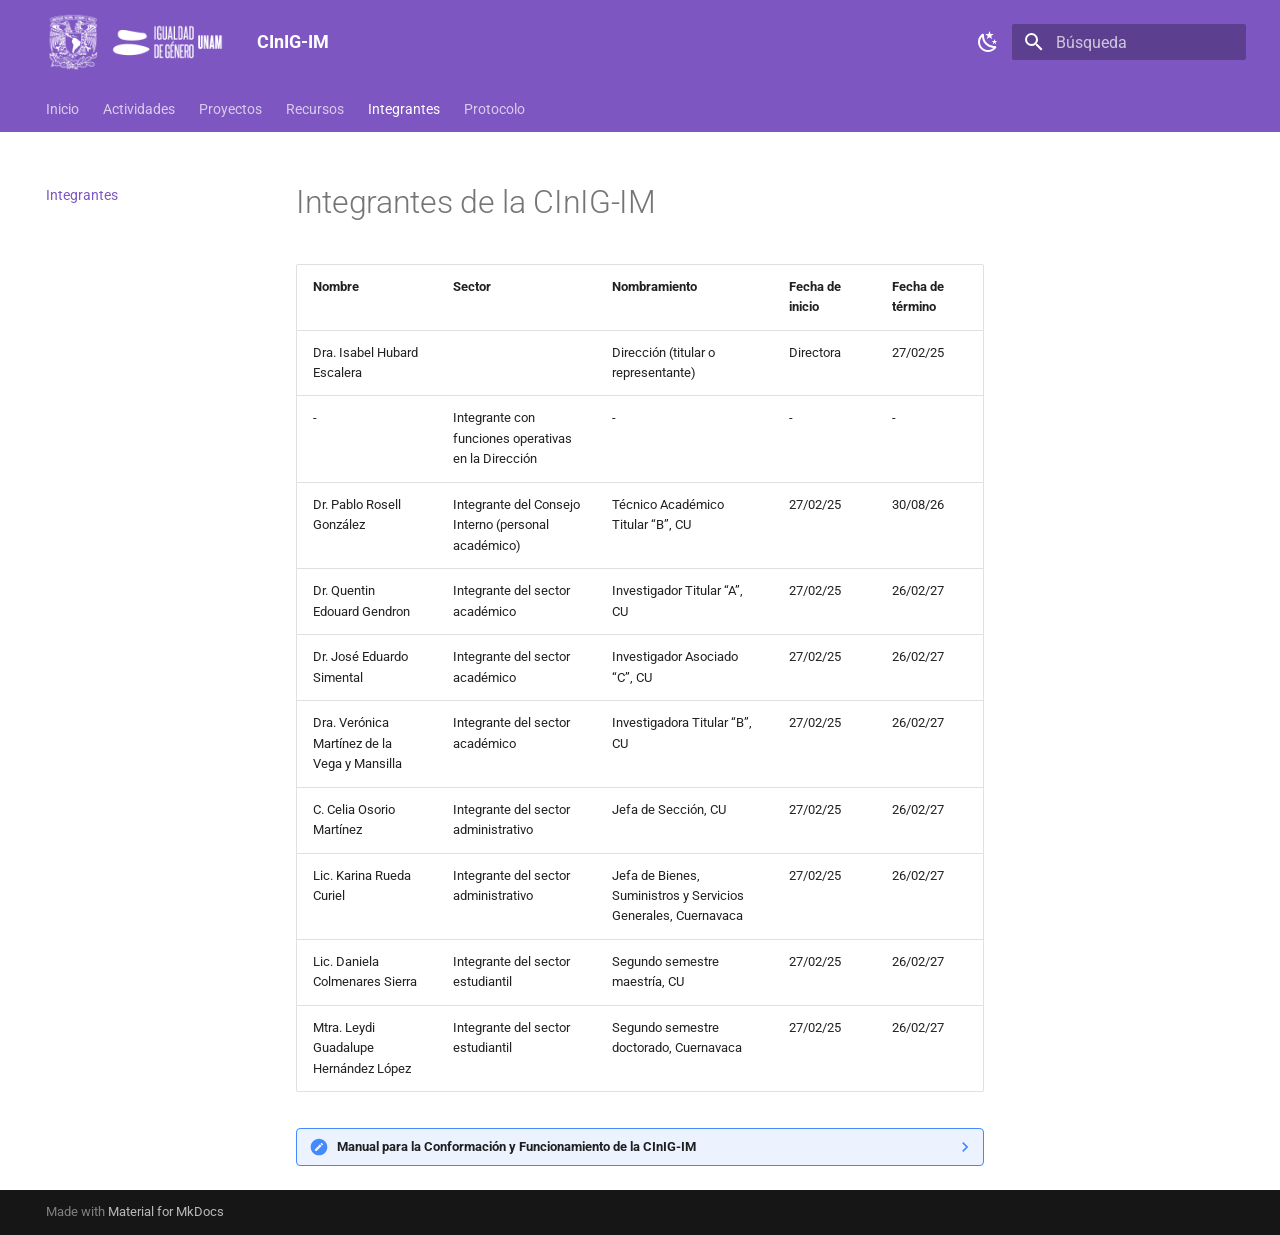
==== commit e9871318: "Deployed 4ed951b with MkDocs version: 1.6.1" ====
--- a/integrantes/index.html
+++ b/integrantes/index.html
@@ -225,13 +225,51 @@
   
   
     <li class="md-tabs__item">
-      <a href="../acerca_de.md" class="md-tabs__link">
-        
-  
-  
-    
-  
-  Acerca de
+      <a href="../actividades.md" class="md-tabs__link">
+        
+  
+  
+    
+  
+  Actividades
+
+      </a>
+    </li>
+  
+
+      
+        
+  
+  
+  
+  
+    <li class="md-tabs__item">
+      <a href="../proyectos.md" class="md-tabs__link">
+        
+  
+  
+    
+  
+  Proyectos
+
+      </a>
+    </li>
+  
+
+      
+        
+  
+  
+  
+  
+    <li class="md-tabs__item">
+      <a href="../recursos.md" class="md-tabs__link">
+        
+  
+  
+    
+  
+  Recursos
 
       </a>
     </li>
@@ -253,6 +291,25 @@
     
   
   Integrantes
+
+      </a>
+    </li>
+  
+
+      
+        
+  
+  
+  
+  
+    <li class="md-tabs__item">
+      <a href="../protocolo.md" class="md-tabs__link">
+        
+  
+  
+    
+  
+  Protocolo
 
       </a>
     </li>
@@ -320,12 +377,56 @@
   
   
     <li class="md-nav__item">
-      <a href="../acerca_de.md" class="md-nav__link">
+      <a href="../actividades.md" class="md-nav__link">
         
   
   
   <span class="md-ellipsis">
-    Acerca de
+    Actividades
+    
+  </span>
+  
+
+      </a>
+    </li>
+  
+
+    
+      
+      
+  
+  
+  
+  
+    <li class="md-nav__item">
+      <a href="../proyectos.md" class="md-nav__link">
+        
+  
+  
+  <span class="md-ellipsis">
+    Proyectos
+    
+  </span>
+  
+
+      </a>
+    </li>
+  
+
+    
+      
+      
+  
+  
+  
+  
+    <li class="md-nav__item">
+      <a href="../recursos.md" class="md-nav__link">
+        
+  
+  
+  <span class="md-ellipsis">
+    Recursos
     
   </span>
   
@@ -363,6 +464,28 @@
 
       </a>
       
+    </li>
+  
+
+    
+      
+      
+  
+  
+  
+  
+    <li class="md-nav__item">
+      <a href="../protocolo.md" class="md-nav__link">
+        
+  
+  
+  <span class="md-ellipsis">
+    Protocolo
+    
+  </span>
+  
+
+      </a>
     </li>
   
 
@@ -485,6 +608,10 @@
 </tr>
 </tbody>
 </table>
+<details class="note">
+<summary>Manual para la Conformación y Funcionamiento de la CInIG-IM</summary>
+<p>Bla bla bla.</p>
+</details>
 
 
 
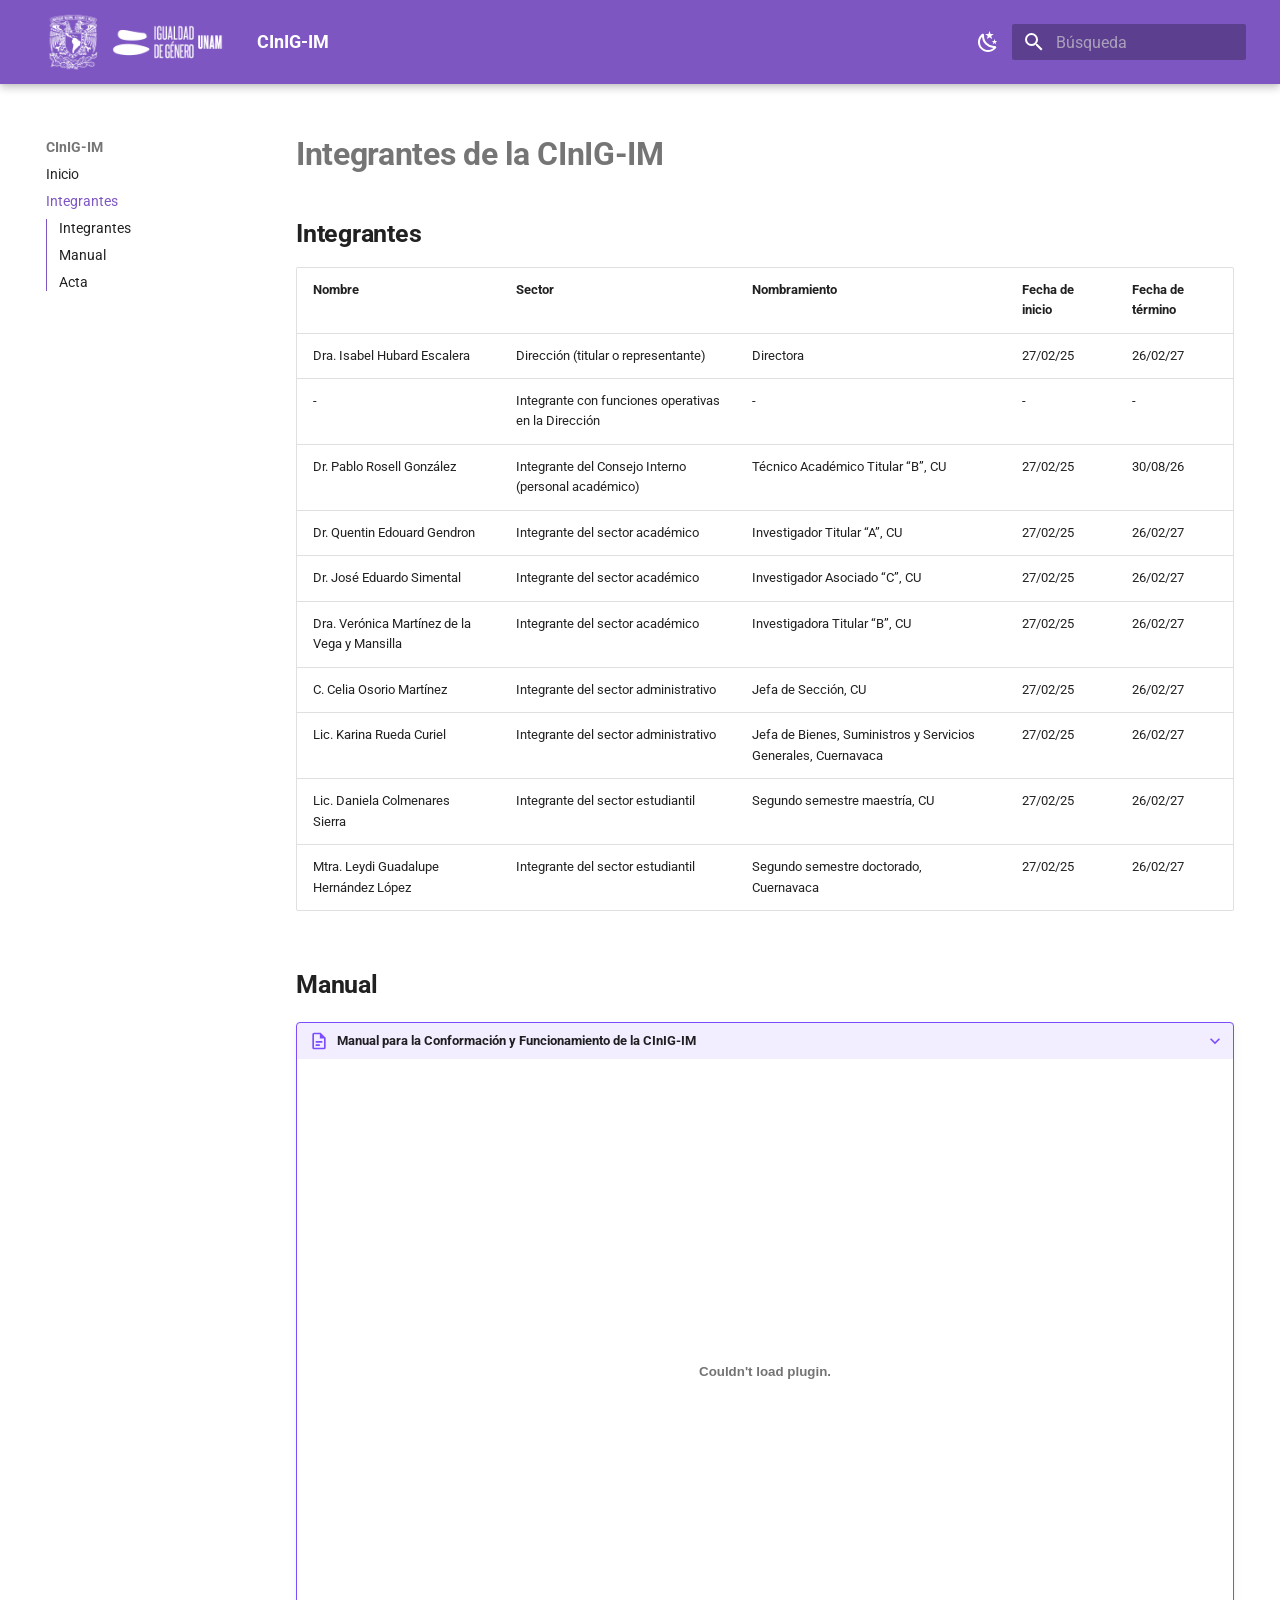
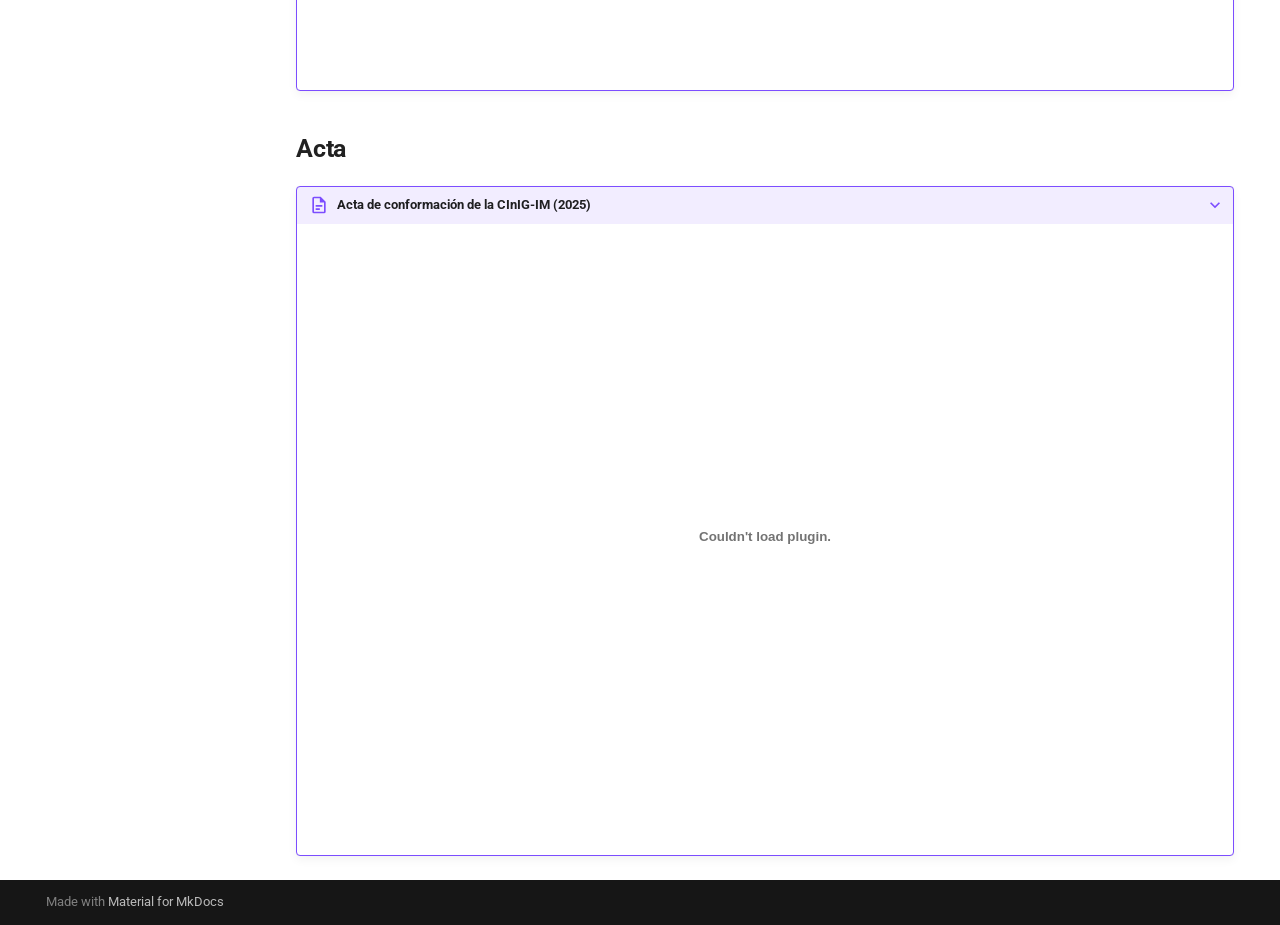
==== commit 65329571: "Deployed 8ed1bcd with MkDocs version: 1.6.1" ====
--- a/integrantes/index.html
+++ b/integrantes/index.html
@@ -28,6 +28,16 @@
         <link rel="stylesheet" href="../assets/stylesheets/palette.06af60db.min.css">
       
       
+  
+  
+    
+      
+      
+    
+  
+  
+  <style>:root{--md-admonition-icon--example:url('data:image/svg+xml;charset=utf-8,%3Csvg%20xmlns%3D%22http%3A//www.w3.org/2000/svg%22%20viewBox%3D%220%200%2024%2024%22%3E%3Cpath%20d%3D%22M6%202a2%202%200%200%200-2%202v16a2%202%200%200%200%202%202h12a2%202%200%200%200%202-2V8l-6-6zm0%202h7v5h5v11H6zm2%208v2h8v-2zm0%204v2h5v-2z%22/%3E%3C/svg%3E');}</style>
+
 
 
     
@@ -84,7 +94,9 @@
     
       
 
-<header class="md-header" data-md-component="header">
+  
+
+<header class="md-header md-header--shadow" data-md-component="header">
   <nav class="md-header__inner md-grid" aria-label="Cabecera">
     <a href=".." title="CInIG-IM" class="md-header__button md-logo" aria-label="CInIG-IM" data-md-component="logo">
       
@@ -195,131 +207,6 @@
       
         
           
-            
-<nav class="md-tabs" aria-label="Pestañas" data-md-component="tabs">
-  <div class="md-grid">
-    <ul class="md-tabs__list">
-      
-        
-  
-  
-  
-  
-    <li class="md-tabs__item">
-      <a href=".." class="md-tabs__link">
-        
-  
-  
-    
-  
-  Inicio
-
-      </a>
-    </li>
-  
-
-      
-        
-  
-  
-  
-  
-    <li class="md-tabs__item">
-      <a href="../actividades.md" class="md-tabs__link">
-        
-  
-  
-    
-  
-  Actividades
-
-      </a>
-    </li>
-  
-
-      
-        
-  
-  
-  
-  
-    <li class="md-tabs__item">
-      <a href="../proyectos.md" class="md-tabs__link">
-        
-  
-  
-    
-  
-  Proyectos
-
-      </a>
-    </li>
-  
-
-      
-        
-  
-  
-  
-  
-    <li class="md-tabs__item">
-      <a href="../recursos.md" class="md-tabs__link">
-        
-  
-  
-    
-  
-  Recursos
-
-      </a>
-    </li>
-  
-
-      
-        
-  
-  
-  
-    
-  
-  
-    <li class="md-tabs__item md-tabs__item--active">
-      <a href="./" class="md-tabs__link">
-        
-  
-  
-    
-  
-  Integrantes
-
-      </a>
-    </li>
-  
-
-      
-        
-  
-  
-  
-  
-    <li class="md-tabs__item">
-      <a href="../protocolo.md" class="md-tabs__link">
-        
-  
-  
-    
-  
-  Protocolo
-
-      </a>
-    </li>
-  
-
-      
-    </ul>
-  </div>
-</nav>
-          
         
       
       <main class="md-main" data-md-component="main">
@@ -333,10 +220,10 @@
                     
 
 
-  
-
-
-<nav class="md-nav md-nav--primary md-nav--lifted" aria-label="Navegación" data-md-level="0">
+
+  
+
+<nav class="md-nav md-nav--primary md-nav--integrated" aria-label="Navegación" data-md-level="0">
   <label class="md-nav__title" for="__drawer">
     <a href=".." title="CInIG-IM" class="md-nav__button md-logo" aria-label="CInIG-IM" data-md-component="logo">
       
@@ -374,72 +261,6 @@
       
   
   
-  
-  
-    <li class="md-nav__item">
-      <a href="../actividades.md" class="md-nav__link">
-        
-  
-  
-  <span class="md-ellipsis">
-    Actividades
-    
-  </span>
-  
-
-      </a>
-    </li>
-  
-
-    
-      
-      
-  
-  
-  
-  
-    <li class="md-nav__item">
-      <a href="../proyectos.md" class="md-nav__link">
-        
-  
-  
-  <span class="md-ellipsis">
-    Proyectos
-    
-  </span>
-  
-
-      </a>
-    </li>
-  
-
-    
-      
-      
-  
-  
-  
-  
-    <li class="md-nav__item">
-      <a href="../recursos.md" class="md-nav__link">
-        
-  
-  
-  <span class="md-ellipsis">
-    Recursos
-    
-  </span>
-  
-
-      </a>
-    </li>
-  
-
-    
-      
-      
-  
-  
     
   
   
@@ -452,8 +273,8 @@
         
       
       
-      <a href="./" class="md-nav__link md-nav__link--active">
-        
+        <label class="md-nav__link md-nav__link--active" for="__toc">
+          
   
   
   <span class="md-ellipsis">
@@ -462,30 +283,67 @@
   </span>
   
 
+          <span class="md-nav__icon md-icon"></span>
+        </label>
+      
+      <a href="./" class="md-nav__link md-nav__link--active">
+        
+  
+  
+  <span class="md-ellipsis">
+    Integrantes
+    
+  </span>
+  
+
       </a>
       
-    </li>
-  
-
-    
-      
-      
-  
-  
-  
-  
-    <li class="md-nav__item">
-      <a href="../protocolo.md" class="md-nav__link">
-        
-  
-  
-  <span class="md-ellipsis">
-    Protocolo
-    
-  </span>
-  
-
-      </a>
+        
+
+<nav class="md-nav md-nav--secondary" aria-label="Tabla de contenidos">
+  
+  
+  
+    
+  
+  
+    <label class="md-nav__title" for="__toc">
+      <span class="md-nav__icon md-icon"></span>
+      Tabla de contenidos
+    </label>
+    <ul class="md-nav__list" data-md-component="toc" data-md-scrollfix>
+      
+        <li class="md-nav__item">
+  <a href="#integrantes" class="md-nav__link">
+    <span class="md-ellipsis">
+      Integrantes
+    </span>
+  </a>
+  
+</li>
+      
+        <li class="md-nav__item">
+  <a href="#manual" class="md-nav__link">
+    <span class="md-ellipsis">
+      Manual
+    </span>
+  </a>
+  
+</li>
+      
+        <li class="md-nav__item">
+  <a href="#acta" class="md-nav__link">
+    <span class="md-ellipsis">
+      Acta
+    </span>
+  </a>
+  
+</li>
+      
+    </ul>
+  
+</nav>
+      
     </li>
   
 
@@ -497,24 +355,6 @@
               </div>
             
             
-              
-              <div class="md-sidebar md-sidebar--secondary" data-md-component="sidebar" data-md-type="toc" >
-                <div class="md-sidebar__scrollwrap">
-                  <div class="md-sidebar__inner">
-                    
-
-<nav class="md-nav md-nav--secondary" aria-label="Tabla de contenidos">
-  
-  
-  
-    
-  
-  
-</nav>
-                  </div>
-                </div>
-              </div>
-            
           
           
             <div class="md-content" data-md-component="content">
@@ -524,7 +364,8 @@
 
 
 
-<h1 id="integrantes-de-la-cinig-im">Integrantes de la CInIG-IM</h1>
+<div><h1 id="integrantes-de-la-cinig-im">Integrantes de la CInIG-IM</h1>
+<h2 id="integrantes">Integrantes</h2>
 <table>
 <thead>
 <tr>
@@ -538,10 +379,10 @@
 <tbody>
 <tr>
 <td style="text-align: left;">Dra. Isabel Hubard Escalera</td>
-<td style="text-align: left;"></td>
 <td style="text-align: left;">Dirección (titular o representante)</td>
 <td style="text-align: left;">Directora</td>
 <td style="text-align: left;">27/02/25</td>
+<td style="text-align: left;">26/02/27</td>
 </tr>
 <tr>
 <td style="text-align: left;">-</td>
@@ -608,10 +449,16 @@
 </tr>
 </tbody>
 </table>
-<details class="note">
+<h2 id="manual">Manual</h2>
+<details class="example" open="open">
 <summary>Manual para la Conformación y Funcionamiento de la CInIG-IM</summary>
-<p>Bla bla bla.</p>
+<p><embed alt="Alt Text" src="../pdfs/manual_cinig_im_2025.pdf#navpanes=0" style="width:100%;min-height:600px" type="application/pdf"></embed></p>
 </details>
+<h2 id="acta">Acta</h2>
+<details class="example" open="open">
+<summary>Acta de conformación de la CInIG-IM (2025)</summary>
+<p><embed alt="Alt Text" src="../pdfs/acta_cinig_2025.pdf#navpanes=0" style="width:100%;min-height:600px" type="application/pdf"></embed></p>
+</details></div>
 
 
 
@@ -666,7 +513,7 @@
     
     
       
-      <script id="__config" type="application/json">{"base": "..", "features": ["navigation.tabs", "navigation.top", "search.highlight", "search.suggest"], "search": "../assets/javascripts/workers/search.973d3a69.min.js", "tags": null, "translations": {"clipboard.copied": "Copiado al portapapeles", "clipboard.copy": "Copiar al portapapeles", "search.result.more.one": "1 m\u00e1s en esta p\u00e1gina", "search.result.more.other": "# m\u00e1s en esta p\u00e1gina", "search.result.none": "No se encontraron documentos", "search.result.one": "1 documento encontrado", "search.result.other": "# documentos encontrados", "search.result.placeholder": "Teclee para comenzar b\u00fasqueda", "search.result.term.missing": "Falta", "select.version": "Seleccionar versi\u00f3n"}, "version": null}</script>
+      <script id="__config" type="application/json">{"base": "..", "features": ["navigation.top", "search.highlight", "search.suggest", "toc.integrate", "navigation.expand"], "search": "../assets/javascripts/workers/search.973d3a69.min.js", "tags": null, "translations": {"clipboard.copied": "Copiado al portapapeles", "clipboard.copy": "Copiar al portapapeles", "search.result.more.one": "1 m\u00e1s en esta p\u00e1gina", "search.result.more.other": "# m\u00e1s en esta p\u00e1gina", "search.result.none": "No se encontraron documentos", "search.result.one": "1 documento encontrado", "search.result.other": "# documentos encontrados", "search.result.placeholder": "Teclee para comenzar b\u00fasqueda", "search.result.term.missing": "Falta", "select.version": "Seleccionar versi\u00f3n"}, "version": null}</script>
     
     
       <script src="../assets/javascripts/bundle.f55a23d4.min.js"></script>
--- a/stylesheets/extra.css
+++ b/stylesheets/extra.css
@@ -5,7 +5,11 @@
   width: auto;   /* Maintains original aspect ratio */
 }
 
-/* Optional: Remove default padding/margin if making it maximum size */
-/* .md-logo {
-  padding: 4px 0; 
-} */+.md-typeset h1, 
+.md-typeset h2, 
+.md-typeset h3, 
+.md-typeset h4, 
+.md-typeset h5, 
+.md-typeset h6 {
+  font-weight: 700; /* Use 'bold', 400, 500, 700, etc. */
+}
